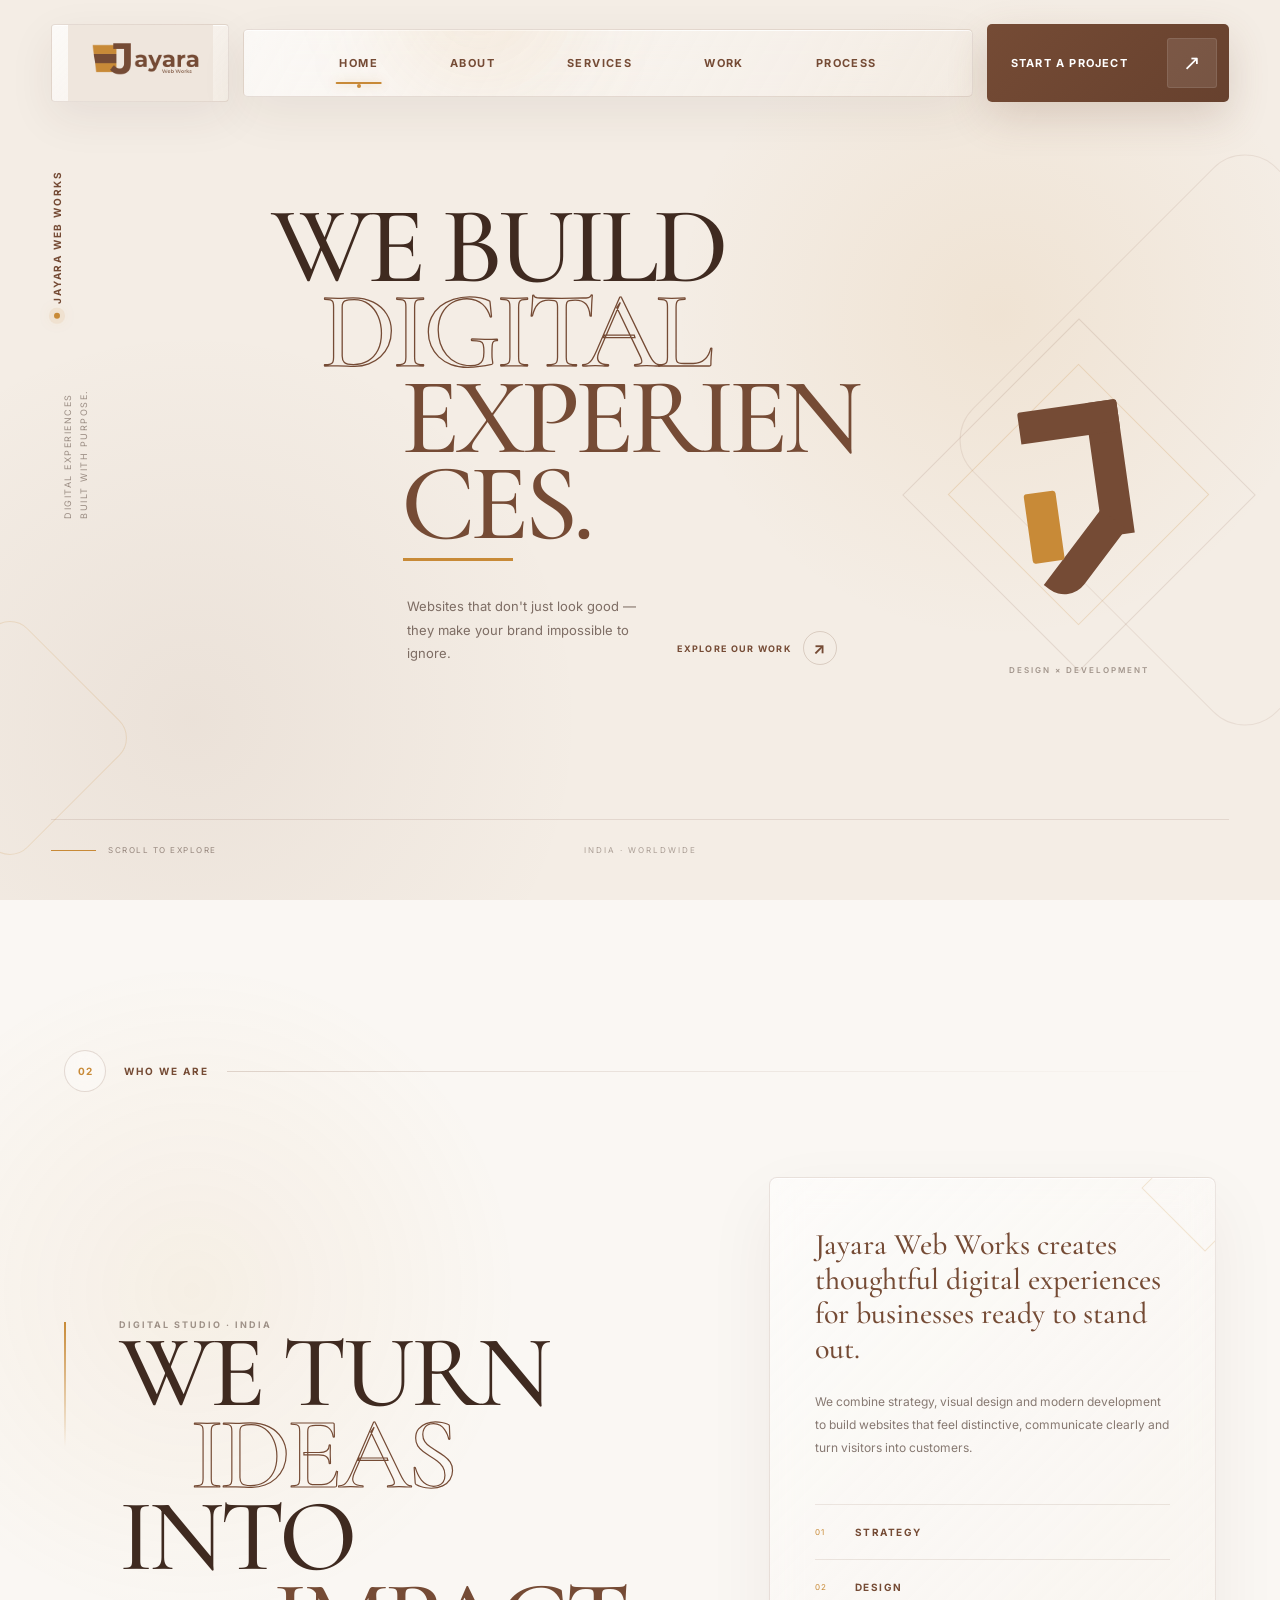
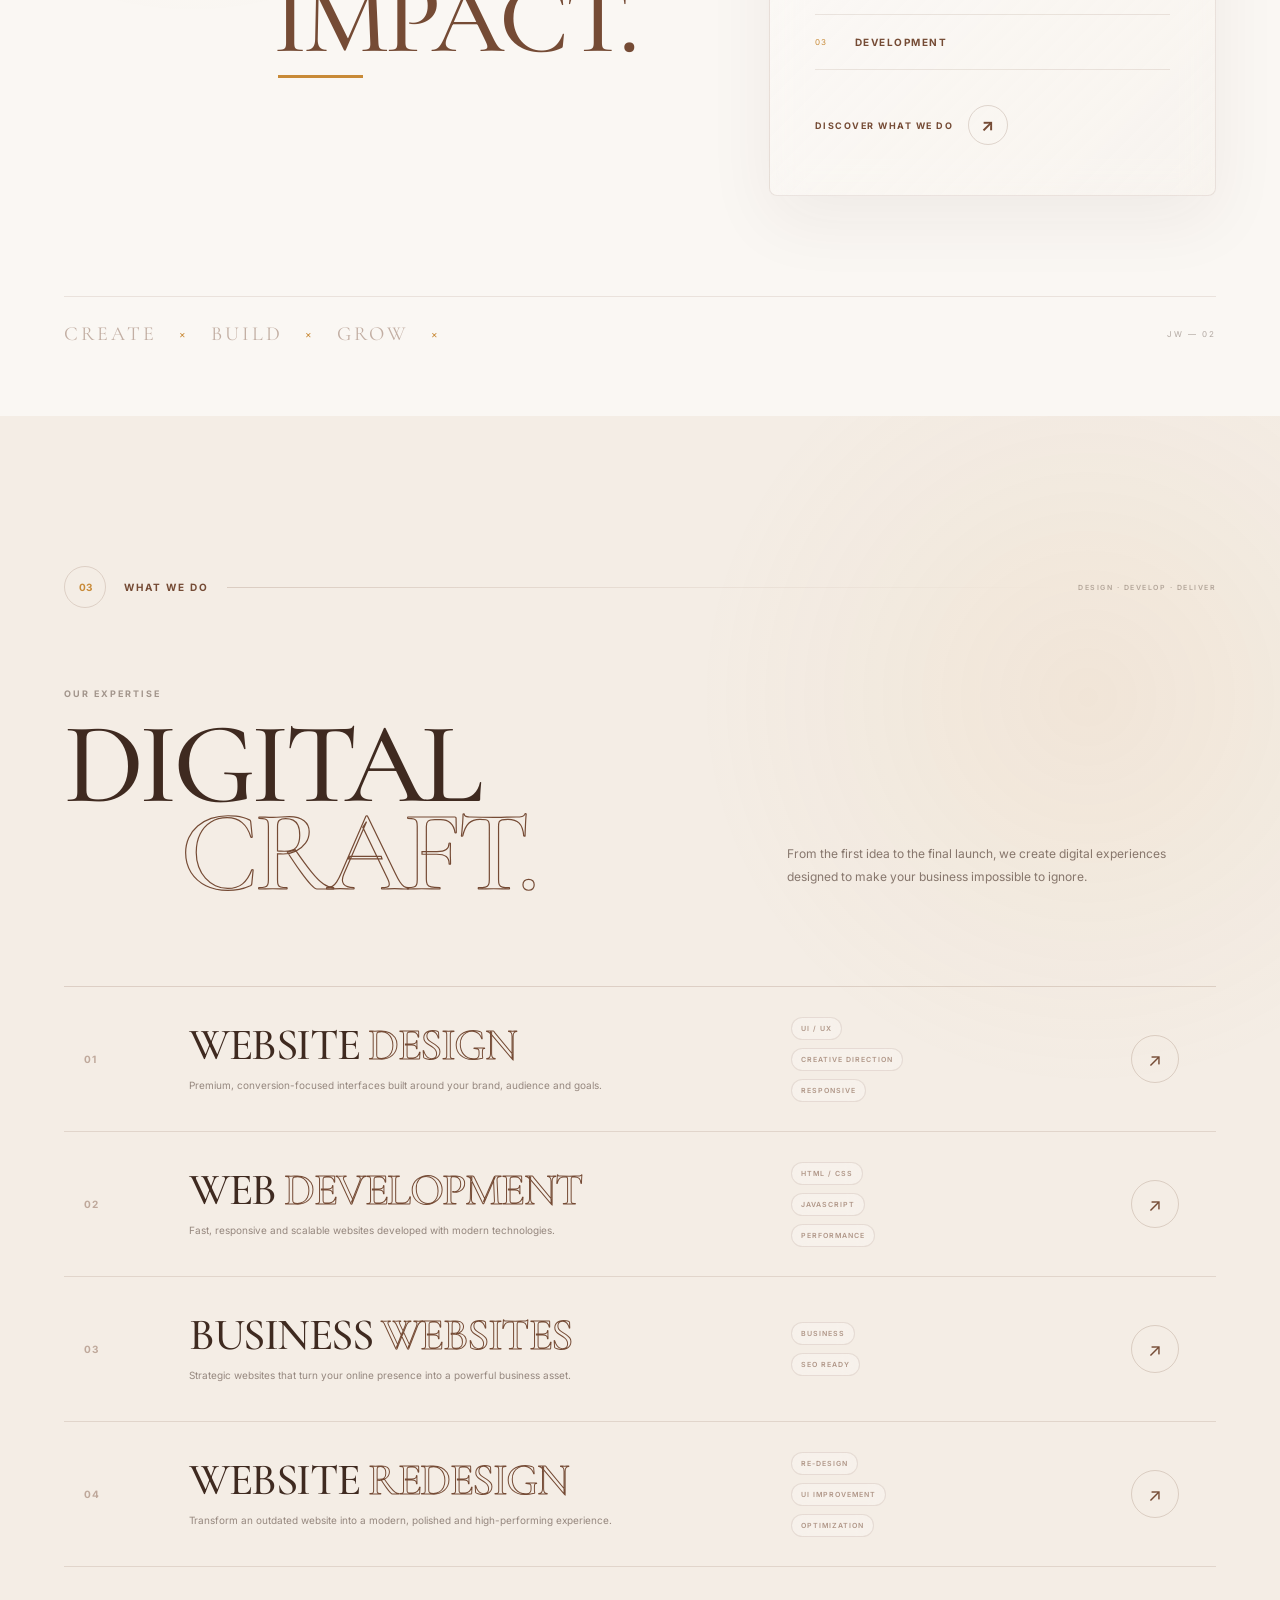
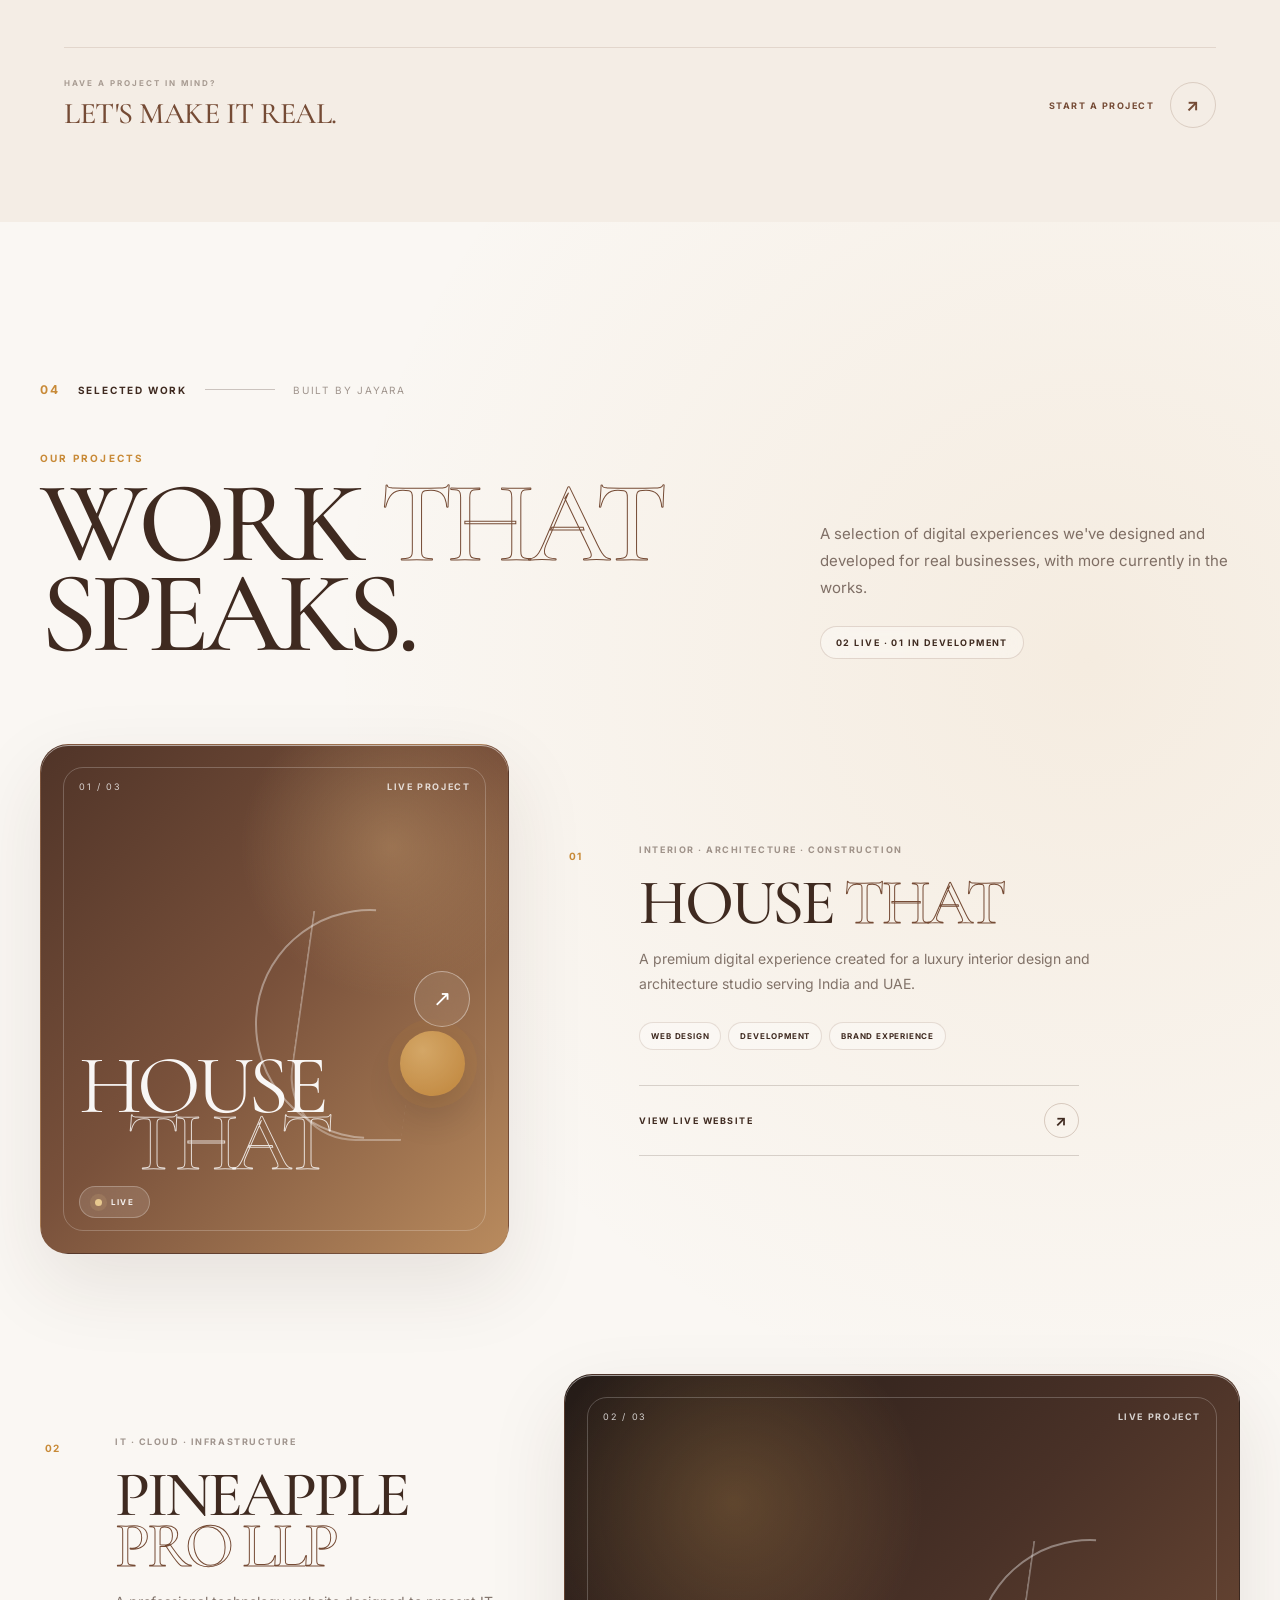
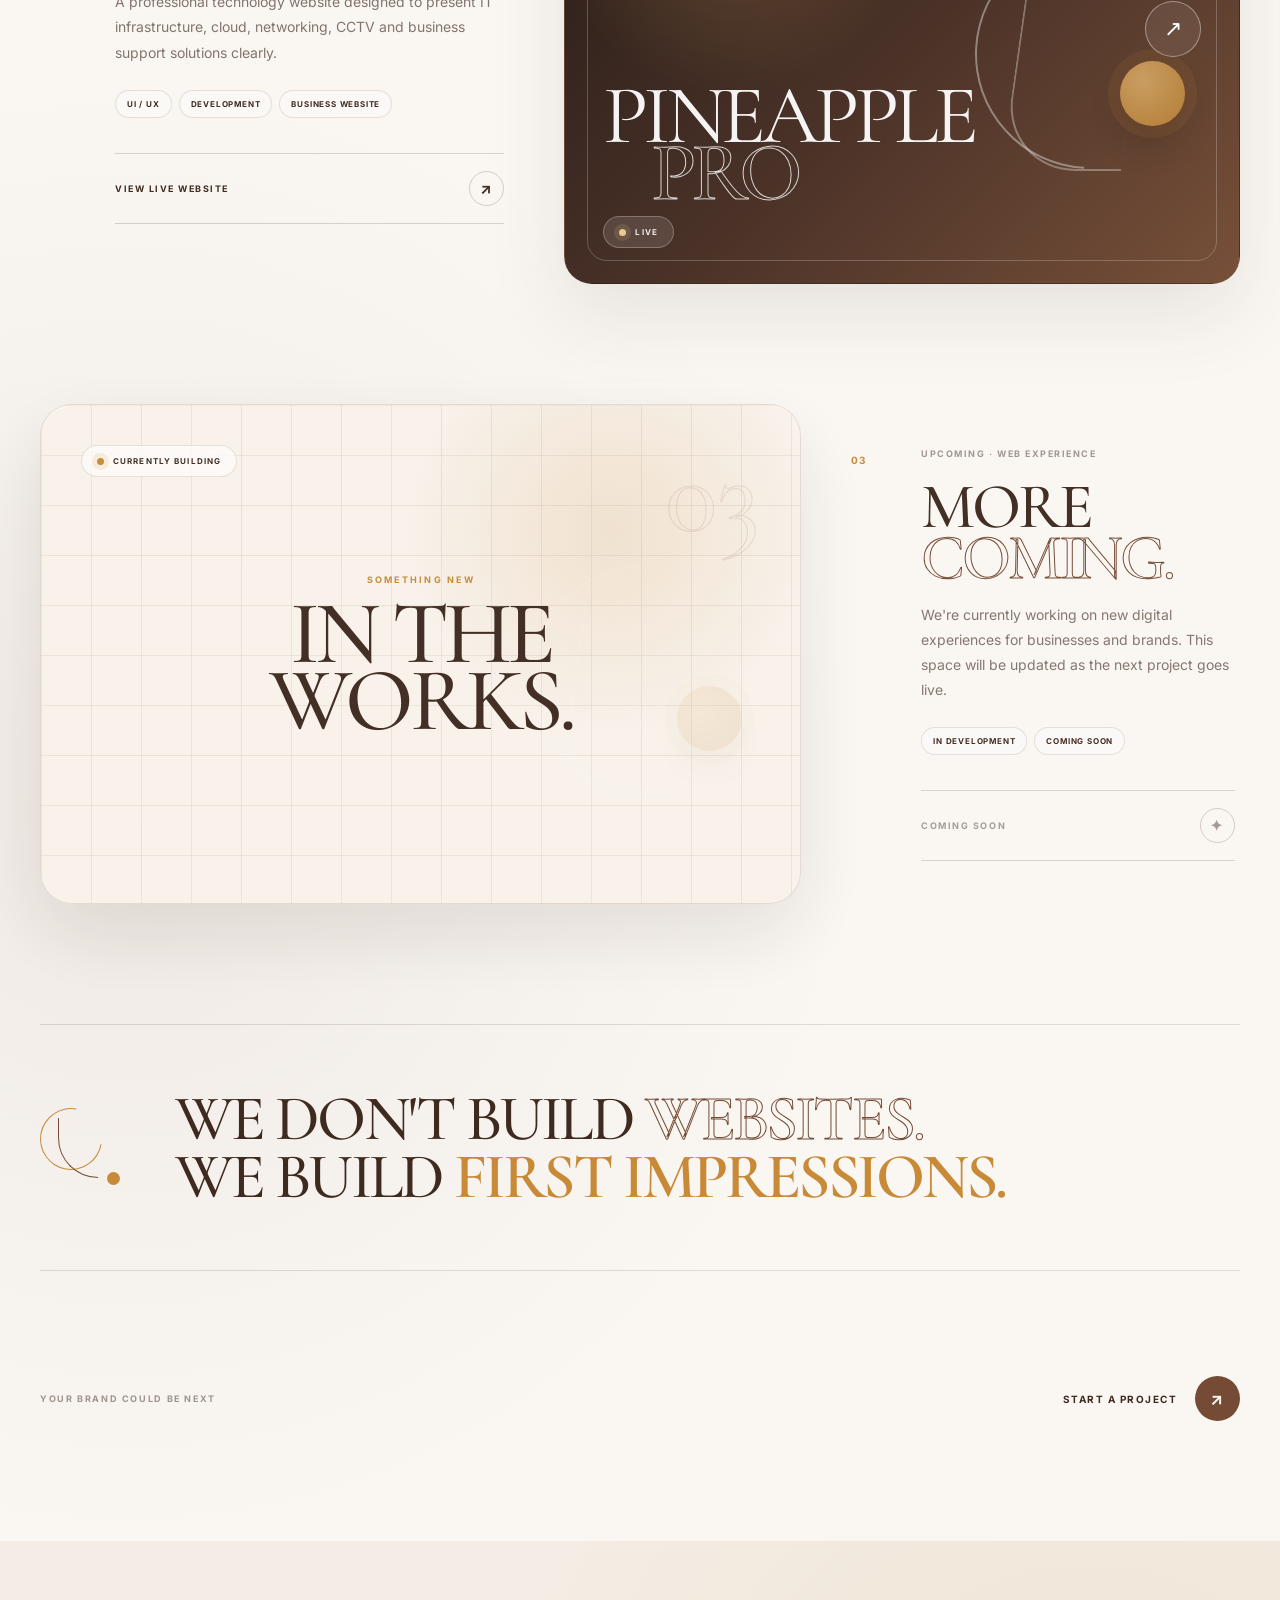
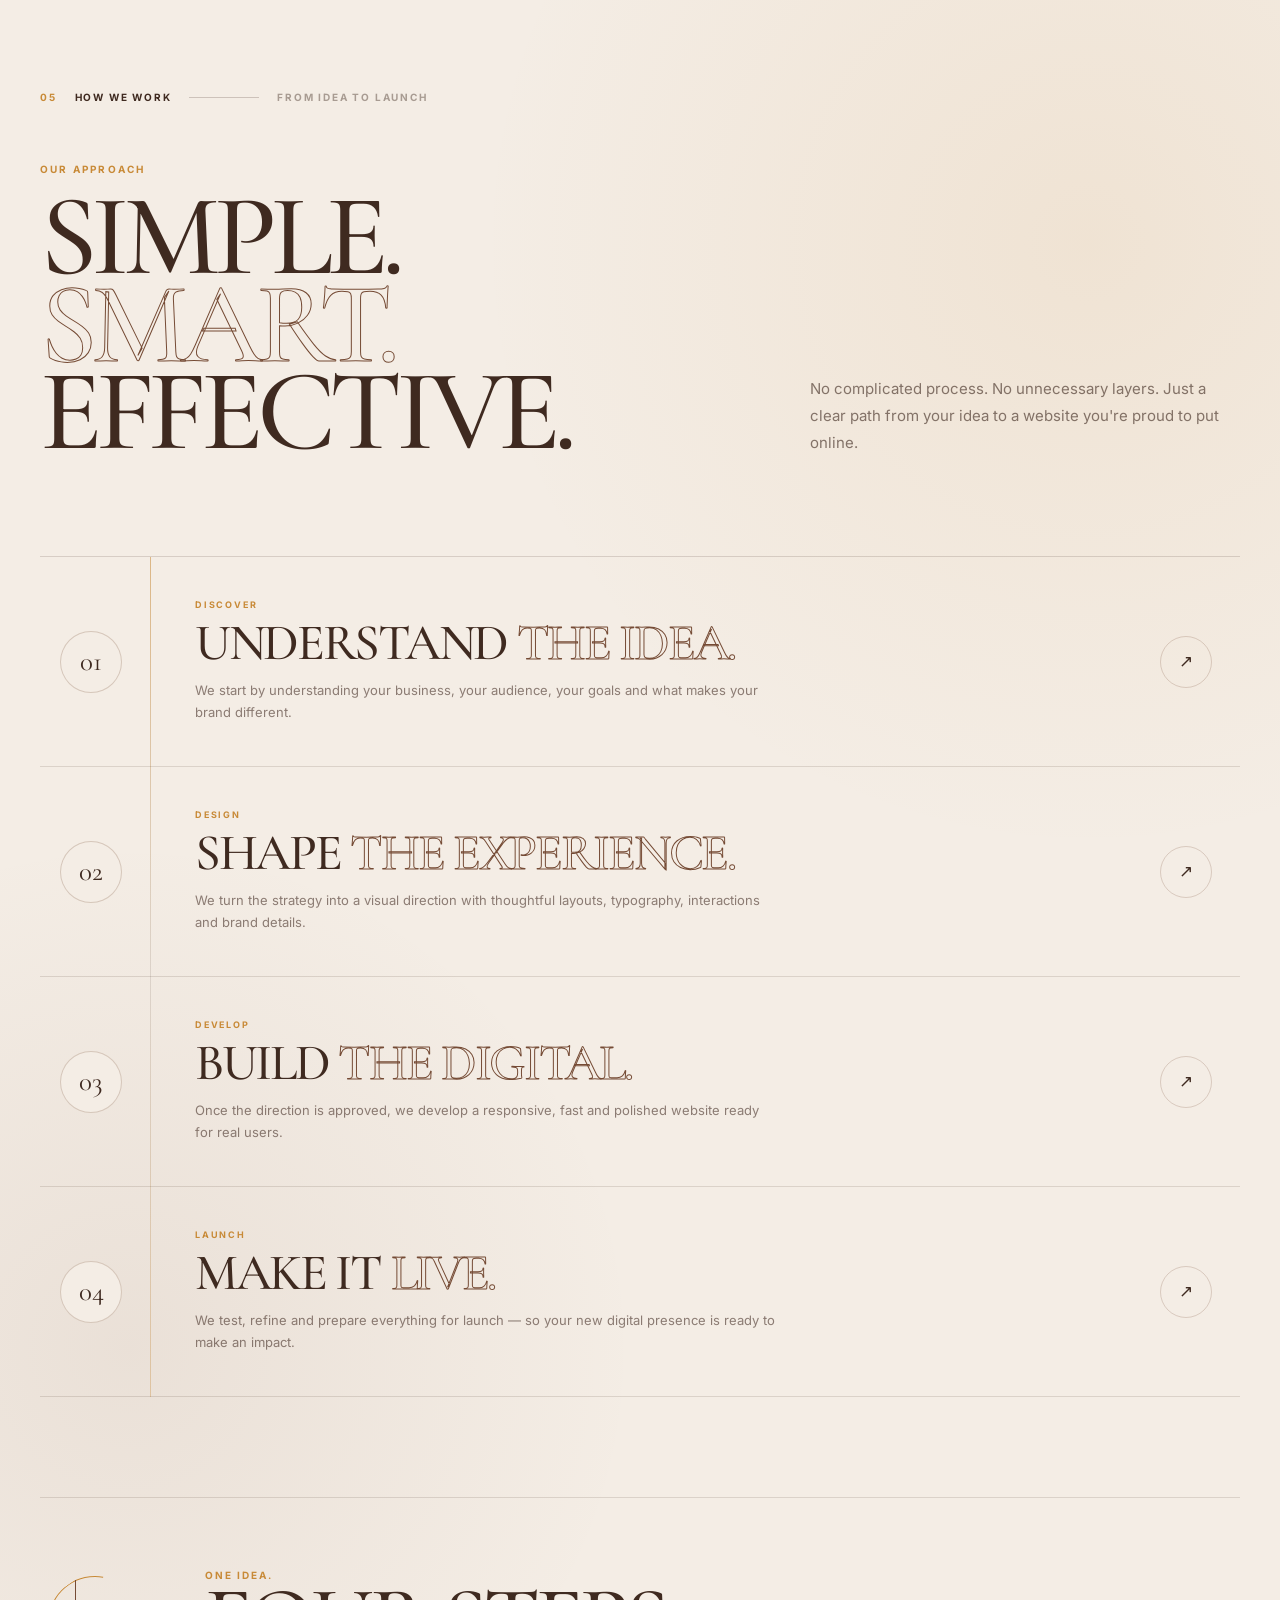
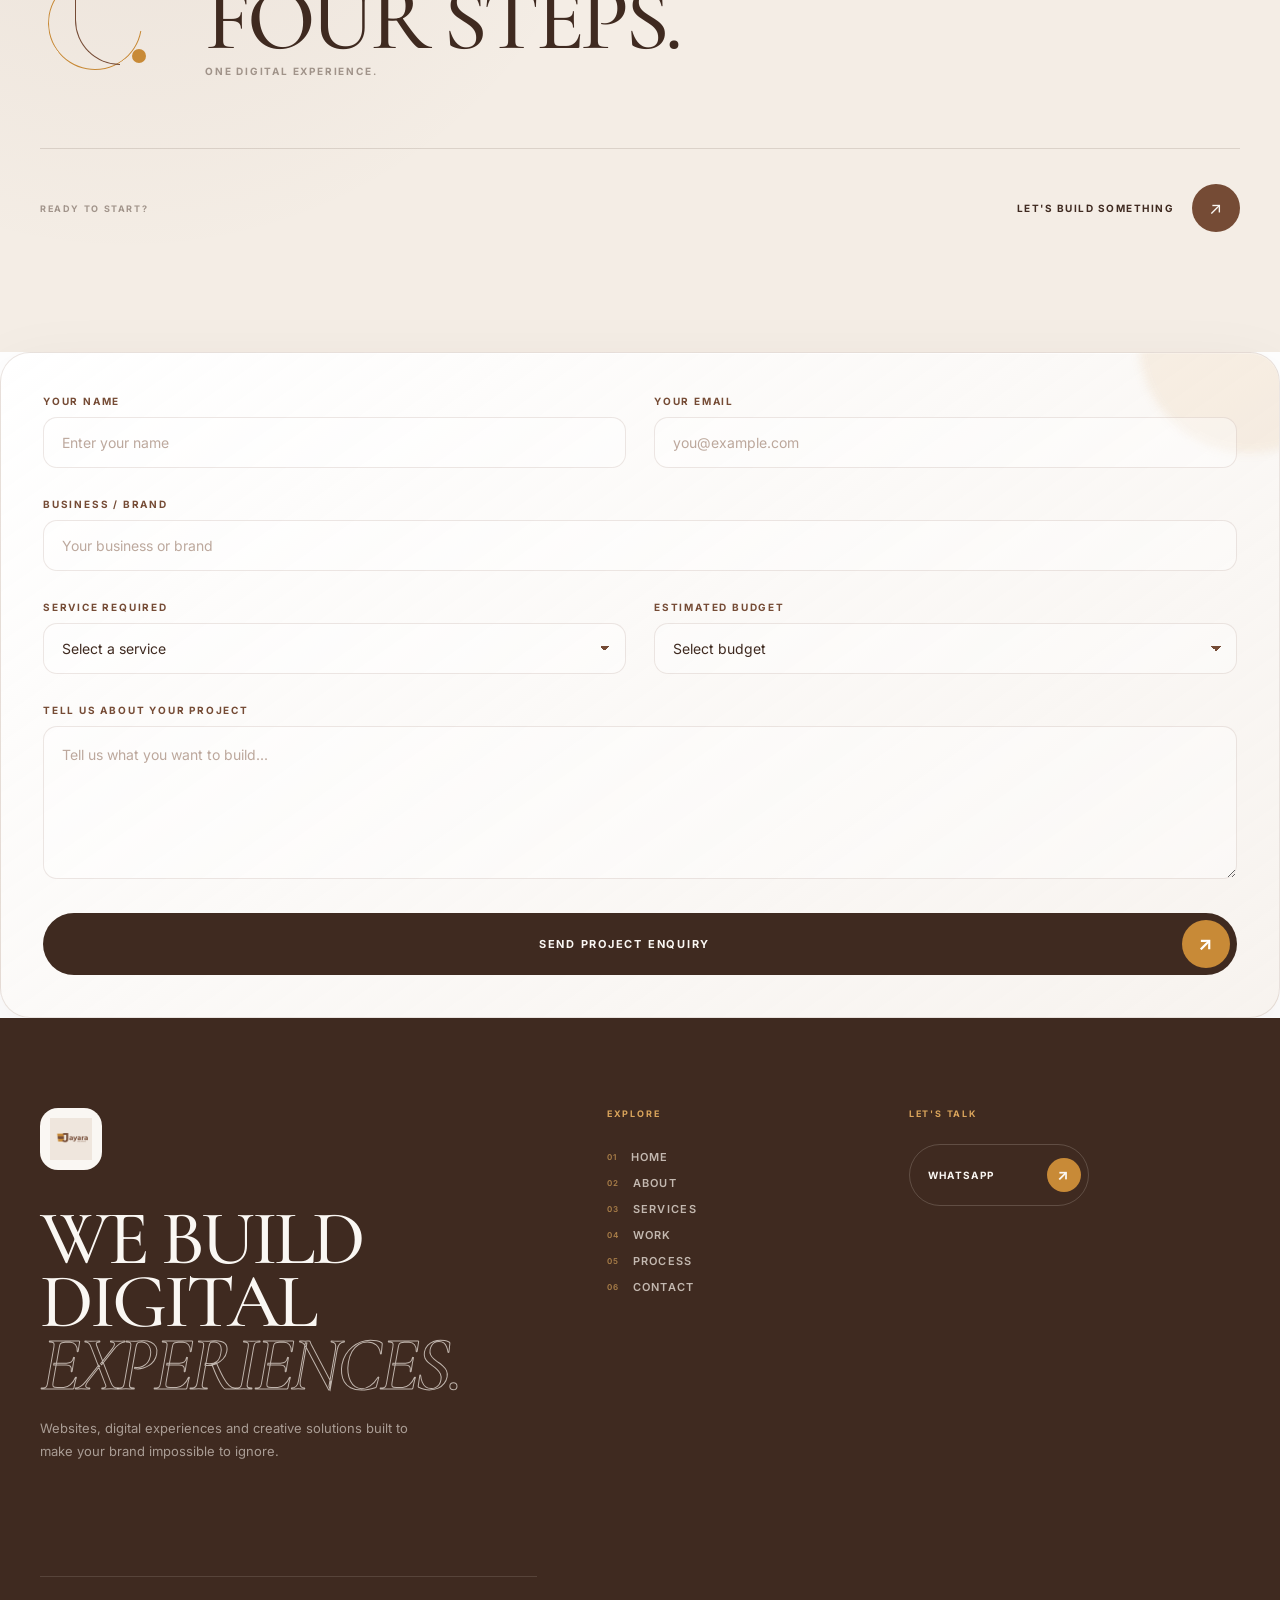
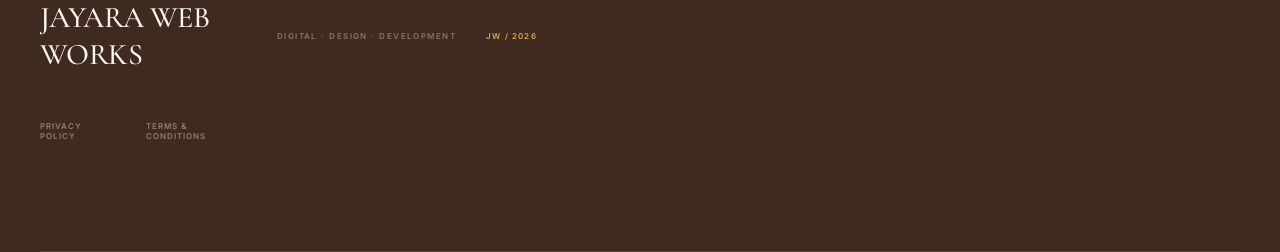
==== index.html @ 67f12dab "Add footer.css stylesheet link to index.html" ====
<!DOCTYPE html>
<html lang="en">

<head>

    <meta charset="UTF-8">

    <meta name="viewport"
          content="width=device-width, initial-scale=1.0">

    <title>Jayara Web Works</title>

    <meta name="description"
          content="Jayara Web Works — Web Design, Development & Digital Experiences.">

    <!-- Google Fonts -->
    <link rel="preconnect"
          href="https://fonts.googleapis.com">

    <link rel="preconnect"
          href="https://fonts.gstatic.com"
          crossorigin>

    <link href="https://fonts.googleapis.com/css2?family=Cormorant+Garamond:wght@400;500;600;700&family=Inter:wght@400;500;600;700&display=swap"
          rel="stylesheet">

    <!-- Main CSS -->
    <link rel="stylesheet"
          href="style.css">
    <link rel="stylesheet" href="footer.css">

</head>


<body>
<!-- =========================
     NAVBAR
========================= -->

<header class="navbar">

    <!-- =========================
         DESKTOP NAVBAR
    ========================== -->

    <div class="navbar-desktop">

        <!-- Logo -->
        <a href="#home" class="navbar-logo">
            <img src="logo.png" alt="Jayara Web Works">
        </a>

        <!-- Menu -->
        <nav class="navbar-menu">

            <a href="#home" class="nav-link active">
                HOME
            </a>

            <a href="#about" class="nav-link">
                ABOUT
            </a>

            <a href="#services" class="nav-link">
                SERVICES
            </a>

            <a href="#work" class="nav-link">
                WORK
            </a>

            <a href="#process" class="nav-link">
                PROCESS
            </a>

        </nav>

        <!-- CTA -->
        <a href="contact-form" class="navbar-cta">
            <span>START A PROJECT</span>
            <span class="cta-arrow">↗</span>
        </a>

    </div>


    <!-- =========================
         MOBILE NAVBAR
    ========================== -->

    <div class="navbar-mobile">

        <!-- Logo -->
        <a href="#home" class="navbar-logo">
            <img src="logo.png" alt="Jayara Web Works">
        </a>

        <!-- Menu Button -->
        <button class="mobile-menu-btn" id="mobileMenuBtn">

            <span></span>
            <span></span>

        </button>

    </div>


    <!-- =========================
         MOBILE MENU
    ========================== -->

    <nav class="mobile-menu" id="mobileMenu">

        <a href="#home">HOME</a>

        <a href="#about">ABOUT</a>

        <a href="#services">SERVICES</a>

        <a href="#work">WORK</a>

        <a href="#process">PROCESS</a>

        <a href="#contact">START A PROJECT ↗</a>

    </nav>

</header>


    <!-- =========================================
         WEBSITE CONTENT STARTS HERE
    ========================================== -->
<!-- =========================================================
     HERO SECTION
========================================================= -->

<section class="hero" id="home">

    <!-- Decorative Background -->
    <div class="hero-bg-shape hero-bg-shape-1"></div>
    <div class="hero-bg-shape hero-bg-shape-2"></div>


    <!-- Main Hero Container -->
    <div class="hero-container">


        <!-- =========================================
             LEFT — INTRO
        ========================================== -->

        <div class="hero-intro">

            <span class="hero-eyebrow">
                <span class="hero-dot"></span>
                JAYARA WEB WORKS
            </span>

            <p class="hero-small-text">
                DIGITAL EXPERIENCES
                <br>
                BUILT WITH PURPOSE.
            </p>

        </div>


        <!-- =========================================
             CENTER — MAIN HEADING
        ========================================== -->

        <div class="hero-content">

            <h1 class="hero-title">

                WE BUILD

                <span class="hero-title-outline">
                    DIGITAL
                </span>

                <span class="hero-title-solid">
                    EXPERIENCES.
                </span>

            </h1>


            <div class="hero-description">

                <p>
                    Websites that don't just look good —
                    they make your brand impossible to ignore.
                </p>

                <a href="#work" class="hero-link">
                    <span>EXPLORE OUR WORK</span>
                    <span class="hero-link-arrow">↗</span>
                </a>

            </div>

        </div>


        <!-- =========================================
             RIGHT — GEOMETRIC J
        ========================================== -->

        <div class="hero-mark">

            <div class="hero-j">

                <span class="j-block j-block-1"></span>
                <span class="j-block j-block-2"></span>
                <span class="j-block j-block-3"></span>
                <span class="j-block j-block-4"></span>

            </div>

            <span class="hero-mark-label">
                DESIGN × DEVELOPMENT
            </span>

        </div>


        <!-- =========================================
             BOTTOM INFO
        ========================================== -->

        <div class="hero-bottom">

            <div class="hero-scroll">

                <span class="scroll-line"></span>

                <span>
                    SCROLL TO EXPLORE
                </span>

            </div>


            <div class="hero-location">
                INDIA · WORLDWIDE
            </div>


         

        </div>

    </div>

</section>
    <!-- =========================================================
     ABOUT SECTION
========================================================= -->

<section class="about-section" id="about">

    <div class="about-container">

        <!-- Top Meta -->
        <div class="about-meta">

            <span class="about-number">02</span>

            <span class="about-label">
                WHO WE ARE
            </span>

            <span class="about-meta-line"></span>

        </div>


        <!-- Main About Content -->
        <div class="about-grid">

            <!-- Left -->
            <div class="about-title-wrap">

                <span class="about-kicker">
                    DIGITAL STUDIO · INDIA
                </span>

                <h2 class="about-title">
                    WE TURN
                    <span>IDEAS</span>
                    INTO
                    <em>IMPACT.</em>
                </h2>

            </div>


            <!-- Right -->
            <div class="about-copy">

                <p class="about-lead">
                    Jayara Web Works creates thoughtful digital
                    experiences for businesses ready to stand out.
                </p>

                <p class="about-description">
                    We combine strategy, visual design and modern
                    development to build websites that feel
                    distinctive, communicate clearly and turn
                    visitors into customers.
                </p>


                <!-- Capabilities -->
                <div class="about-capabilities">

                    <div class="capability">
                        <span>01</span>
                        <strong>STRATEGY</strong>
                    </div>

                    <div class="capability">
                        <span>02</span>
                        <strong>DESIGN</strong>
                    </div>

                    <div class="capability">
                        <span>03</span>
                        <strong>DEVELOPMENT</strong>
                    </div>

                </div>


                <!-- About CTA -->
                <a href="#services" class="about-cta">

                    <span>
                        DISCOVER WHAT WE DO
                    </span>

                    <span class="about-cta-arrow">
                        ↗
                    </span>

                </a>

            </div>

        </div>


        <!-- Bottom Statement -->
        <div class="about-footer">

            <div class="about-marquee">

                <span>CREATE</span>
                <i>×</i>
                <span>BUILD</span>
                <i>×</i>
                <span>GROW</span>
                <i>×</i>

            </div>

            <span class="about-code">
                JW — 02
            </span>

        </div>

    </div>

</section>

    <!-- =========================================================
     SERVICES SECTION
========================================================= -->

<section class="services-section" id="services">

    <div class="services-container">

        <!-- TOP META -->
        <div class="services-meta">

            <span class="services-number">
                03
            </span>

            <span class="services-label">
                WHAT WE DO
            </span>

            <span class="services-line"></span>

            <span class="services-side-text">
                DESIGN · DEVELOP · DELIVER
            </span>

        </div>


        <!-- HEADER -->
        <div class="services-header">

            <div class="services-heading">

                <span class="services-kicker">
                    OUR EXPERTISE
                </span>

                <h2>
                    DIGITAL
                    <span>CRAFT.</span>
                </h2>

            </div>

            <p class="services-intro">
                From the first idea to the final launch,
                we create digital experiences designed
                to make your business impossible to ignore.
            </p>

        </div>


        <!-- SERVICES LIST -->
        <div class="services-list">


            <!-- SERVICE 01 -->
            <article class="service-item">

                <div class="service-index">
                    01
                </div>

                <div class="service-main">

                    <h3>
                        WEBSITE
                        <span>DESIGN</span>
                    </h3>

                    <p>
                        Premium, conversion-focused interfaces
                        built around your brand, audience and goals.
                    </p>

                </div>

                <div class="service-tags">

                    <span>UI / UX</span>
                    <span>CREATIVE DIRECTION</span>
                    <span>RESPONSIVE</span>

                </div>

                <div class="service-arrow">
                    ↗
                </div>

            </article>


            <!-- SERVICE 02 -->
            <article class="service-item">

                <div class="service-index">
                    02
                </div>

                <div class="service-main">

                    <h3>
                        WEB
                        <span>DEVELOPMENT</span>
                    </h3>

                    <p>
                        Fast, responsive and scalable websites
                        developed with modern technologies.
                    </p>

                </div>

                <div class="service-tags">

                    <span>HTML / CSS</span>
                    <span>JAVASCRIPT</span>
                    <span>PERFORMANCE</span>

                </div>

                <div class="service-arrow">
                    ↗
                </div>

            </article>


            <!-- SERVICE 03 -->
            <article class="service-item">

                <div class="service-index">
                    03
                </div>

                <div class="service-main">

                    <h3>
                        BUSINESS
                        <span>WEBSITES</span>
                    </h3>

                    <p>
                        Strategic websites that turn your online
                        presence into a powerful business asset.
                    </p>

                </div>

                <div class="service-tags">

                    <span>BUSINESS</span>
                    <span>SEO READY</span>

                </div>

                <div class="service-arrow">
                    ↗
                </div>

            </article>


      


            <!-- SERVICE 05 -->
            <article class="service-item">

                <div class="service-index">
                    04
                </div>

                <div class="service-main">

                    <h3>
                        WEBSITE
                        <span>REDESIGN</span>
                    </h3>

                    <p>
                        Transform an outdated website into a modern,
                        polished and high-performing experience.
                    </p>

                </div>

                <div class="service-tags">

                    <span>RE-DESIGN</span>
                    <span>UI IMPROVEMENT</span>
                    <span>OPTIMIZATION</span>

                </div>

                <div class="service-arrow">
                    ↗
                </div>

            </article>

        </div>


        <!-- BOTTOM CTA -->
        <div class="services-footer">

            <div class="services-footer-text">

                <span>
                    HAVE A PROJECT IN MIND?
                </span>

                <strong>
                    LET'S MAKE IT REAL.
                </strong>

            </div>

            <a href="#contact" class="services-cta">

                <span>
                    START A PROJECT
                </span>

                <span class="services-cta-arrow">
                    ↗
                </span>

            </a>

        </div>

    </div>

</section>

 <!-- =========================================================
     04. SELECTED WORK
========================================================= -->

<section class="work-section" id="work">

    <div class="work-container">

        <!-- SECTION META -->
        <div class="work-meta">
            <span class="work-number">04</span>
            <span class="work-label">SELECTED WORK</span>
            <span class="work-line"></span>
            <span class="work-side-text">BUILT BY JAYARA</span>
        </div>


        <!-- HEADER -->
        <div class="work-header">

            <div class="work-heading">

                <span class="work-kicker">
                    OUR PROJECTS
                </span>

                <h2>
                    WORK
                    <span>THAT</span>
                    SPEAKS.
                </h2>

            </div>


            <div class="work-intro">

                <p>
                    A selection of digital experiences we've
                    designed and developed for real businesses,
                    with more currently in the works.
                </p>

                <span class="work-count">
                    02 LIVE · 01 IN DEVELOPMENT
                </span>

            </div>

        </div>



        <!-- =================================================
             PROJECT 01 — HOUSE THAT
        ================================================= -->

        <article class="project-card project-card-large">

            <a
                href="https://housethat.online/"
                target="_blank"
                rel="noopener noreferrer"
                class="project-visual project-housethat"
                aria-label="Visit HouseThat website"
            >

                <div class="project-overlay">

                    <span>
                        01 / 03
                    </span>

                    <strong>
                        LIVE PROJECT
                    </strong>

                </div>


                <div class="live-badge">

                    <span class="live-dot"></span>

                    LIVE

                </div>


                <div class="project-brand">

                    <span>HOUSE</span>

                    <strong>THAT</strong>

                </div>


                <div class="project-cup">

                    <span class="cup-top"></span>
                    <span class="cup-side"></span>
                    <span class="cup-accent"></span>

                </div>


                <div class="project-view-circle">
                    ↗
                </div>

            </a>


            <div class="project-info">

                <div class="project-index">
                    01
                </div>


                <div class="project-details">

                    <span class="project-category">
                        INTERIOR · ARCHITECTURE · CONSTRUCTION
                    </span>

                    <h3>
                        HOUSE
                        <em>THAT</em>
                    </h3>

                    <p>
                        A premium digital experience created
                        for a luxury interior design and
                        architecture studio serving India and UAE.
                    </p>


                    <div class="project-services">

                        <span>WEB DESIGN</span>
                        <span>DEVELOPMENT</span>
                        <span>BRAND EXPERIENCE</span>

                    </div>


                    <a
                        href="https://housethat.online/"
                        target="_blank"
                        rel="noopener noreferrer"
                        class="project-view"
                    >

                        <span>
                            VIEW LIVE WEBSITE
                        </span>

                        <span>
                            ↗
                        </span>

                    </a>

                </div>

            </div>

        </article>



        <!-- =================================================
             PROJECT 02 — PINEAPPLE PRO
        ================================================= -->

        <article class="project-card project-card-large project-card-reverse">

            <a
                href="https://pineapplepro.in/"
                target="_blank"
                rel="noopener noreferrer"
                class="project-visual project-pineapple"
                aria-label="Visit PineapplePro website"
            >

                <div class="project-overlay">

                    <span>
                        02 / 03
                    </span>

                    <strong>
                        LIVE PROJECT
                    </strong>

                </div>


                <div class="live-badge">

                    <span class="live-dot"></span>

                    LIVE

                </div>


                <div class="project-brand">

                    <span>PINEAPPLE</span>

                    <strong>PRO</strong>

                </div>


                <div class="project-cup">

                    <span class="cup-top"></span>
                    <span class="cup-side"></span>
                    <span class="cup-accent"></span>

                </div>


                <div class="project-view-circle">
                    ↗
                </div>

            </a>


            <div class="project-info">

                <div class="project-index">
                    02
                </div>


                <div class="project-details">

                    <span class="project-category">
                        IT · CLOUD · INFRASTRUCTURE
                    </span>

                    <h3>
                        PINEAPPLE
                        <em>PRO LLP</em>
                    </h3>

                    <p>
                        A professional technology website
                        designed to present IT infrastructure,
                        cloud, networking, CCTV and business
                        support solutions clearly.
                    </p>


                    <div class="project-services">

                        <span>UI / UX</span>
                        <span>DEVELOPMENT</span>
                        <span>BUSINESS WEBSITE</span>

                    </div>


                    <a
                        href="https://pineapplepro.in/"
                        target="_blank"
                        rel="noopener noreferrer"
                        class="project-view"
                    >

                        <span>
                            VIEW LIVE WEBSITE
                        </span>

                        <span>
                            ↗
                        </span>

                    </a>

                </div>

            </div>

        </article>



        <!-- =================================================
             PROJECT 03 — CURRENTLY BUILDING
        ================================================= -->

        <article class="project-card project-card-upcoming">

            <div class="project-visual project-upcoming-visual">

                <div class="upcoming-status">

                    <span class="status-dot"></span>

                    CURRENTLY BUILDING

                </div>


                <div class="upcoming-number">
                    03
                </div>


                <div class="upcoming-grid"></div>


                <div class="upcoming-text">

                    <span>
                        SOMETHING NEW
                    </span>

                    <strong>
                        IN THE<br>
                        WORKS.
                    </strong>

                </div>


                <div class="project-cup">

                    <span class="cup-top"></span>
                    <span class="cup-side"></span>
                    <span class="cup-accent"></span>

                </div>

            </div>


            <div class="project-info">

                <div class="project-index">
                    03
                </div>


                <div class="project-details">

                    <span class="project-category">
                        UPCOMING · WEB EXPERIENCE
                    </span>

                    <h3>
                        MORE
                        <em>COMING.</em>
                    </h3>

                    <p>
                        We're currently working on new
                        digital experiences for businesses
                        and brands. This space will be updated
                        as the next project goes live.
                    </p>


                    <div class="project-services">

                        <span>IN DEVELOPMENT</span>
                        <span>COMING SOON</span>

                    </div>


                    <div class="project-view project-view-disabled">

                        <span>
                            COMING SOON
                        </span>

                        <span>
                            ✦
                        </span>

                    </div>

                </div>

            </div>

        </article>



        <!-- =================================================
             STATEMENT
        ================================================= -->

        <div class="work-statement">

            <div class="statement-mark">
                <span></span>
                <span></span>
                <span></span>
            </div>


            <p>

                WE DON'T BUILD
                <span>WEBSITES.</span>

                <br>

                WE BUILD
                <strong>FIRST IMPRESSIONS.</strong>

            </p>

        </div>



        <!-- FOOTER CTA -->

        <div class="work-footer">

            <span class="work-footer-label">
                YOUR BRAND COULD BE NEXT
            </span>

            <a href="#contact" class="work-footer-link">

                <span>
                    START A PROJECT
                </span>

                <span>
                    ↗
                </span>

            </a>

        </div>

    </div>

</section>

    <!-- =========================================================
     05. PROCESS
========================================================= -->

<section class="process-section" id="process">

    <div class="process-container">

        <!-- META -->

        <div class="process-meta">
            <span class="process-number">05</span>
            <span class="process-label">HOW WE WORK</span>
            <span class="process-line"></span>
            <span class="process-side-text">
                FROM IDEA TO LAUNCH
            </span>
        </div>


        <!-- HEADER -->

        <div class="process-header">

            <div class="process-heading">

                <span class="process-kicker">
                    OUR APPROACH
                </span>

                <h2>
                    SIMPLE.
                    <span>SMART.</span>
                    EFFECTIVE.
                </h2>

            </div>

            <div class="process-intro">

                <p>
                    No complicated process. No unnecessary
                    layers. Just a clear path from your idea
                    to a website you're proud to put online.
                </p>

            </div>

        </div>


        <!-- PROCESS STEPS -->

        <div class="process-list">


            <!-- 01 -->

            <article class="process-item">

                <div class="process-number-large">
                    01
                </div>

                <div class="process-content">

                    <span class="process-step-label">
                        DISCOVER
                    </span>

                    <h3>
                        UNDERSTAND
                        <em>THE IDEA.</em>
                    </h3>

                    <p>
                        We start by understanding your business,
                        your audience, your goals and what makes
                        your brand different.
                    </p>

                </div>

                <div class="process-icon">
                    ↗
                </div>

            </article>


            <!-- 02 -->

            <article class="process-item">

                <div class="process-number-large">
                    02
                </div>

                <div class="process-content">

                    <span class="process-step-label">
                        DESIGN
                    </span>

                    <h3>
                        SHAPE
                        <em>THE EXPERIENCE.</em>
                    </h3>

                    <p>
                        We turn the strategy into a visual
                        direction with thoughtful layouts,
                        typography, interactions and brand details.
                    </p>

                </div>

                <div class="process-icon">
                    ↗
                </div>

            </article>


            <!-- 03 -->

            <article class="process-item">

                <div class="process-number-large">
                    03
                </div>

                <div class="process-content">

                    <span class="process-step-label">
                        DEVELOP
                    </span>

                    <h3>
                        BUILD
                        <em>THE DIGITAL.</em>
                    </h3>

                    <p>
                        Once the direction is approved, we
                        develop a responsive, fast and polished
                        website ready for real users.
                    </p>

                </div>

                <div class="process-icon">
                    ↗
                </div>

            </article>


            <!-- 04 -->

            <article class="process-item">

                <div class="process-number-large">
                    04
                </div>

                <div class="process-content">

                    <span class="process-step-label">
                        LAUNCH
                    </span>

                    <h3>
                        MAKE IT
                        <em>LIVE.</em>
                    </h3>

                    <p>
                        We test, refine and prepare everything
                        for launch — so your new digital presence
                        is ready to make an impact.
                    </p>

                </div>

                <div class="process-icon">
                    ↗
                </div>

            </article>

        </div>


        <!-- PROCESS STATEMENT -->

        <div class="process-statement">

            <div class="process-orbit">

                <span></span>
                <span></span>
                <span></span>

            </div>

            <div>

                <span>
                    ONE IDEA.
                </span>

                <strong>
                    FOUR STEPS.
                </strong>

                <p>
                    ONE DIGITAL EXPERIENCE.
                </p>

            </div>

        </div>


        <!-- CTA -->

        <div class="process-footer">

            <span>
                READY TO START?
            </span>

            <a href="#contact">

                <span>
                    LET'S BUILD SOMETHING
                </span>

                <b>
                    ↗
                </b>

            </a>

        </div>

    </div>

</section>

<form class="contact-form" id="projectForm">

    <div class="form-row">
        <div class="form-field">
            <label for="name">YOUR NAME</label>
            <input type="text" id="name" name="name" placeholder="Enter your name" required>
        </div>

        <div class="form-field">
            <label for="email">YOUR EMAIL</label>
            <input type="email" id="email" name="email" placeholder="you@example.com" required>
        </div>
    </div>

    <div class="form-field">
        <label for="business">BUSINESS / BRAND</label>
        <input type="text" id="business" name="business" placeholder="Your business or brand">
    </div>

    <div class="form-row">
        <div class="form-field">
            <label for="service">SERVICE REQUIRED</label>

            <select id="service" name="service" required>
                <option value="" disabled selected>Select a service</option>
                <option value="Website Design">Website Design</option>
                <option value="Web Development">Web Development</option>
                <option value="Business Website">Business Website</option>
               
                <option value="Website Redesign">Website Redesign</option>
                <option value="Something Else">Something Else</option>
            </select>
        </div>

        <div class="form-field">
            <label for="budget">ESTIMATED BUDGET</label>

            <select id="budget" name="budget">
                <option value="" disabled selected>Select budget</option>
                <option value="Under ₹5,000">Under ₹5,000</option>
                <option value="₹5,000 – ₹10,000">₹5,000 – ₹10,000</option>
                <option value="₹10,000 – ₹25,000">₹10,000 – ₹25,000</option>
                <option value="₹25,000+">₹25,000+</option>
                <option value="Not decided yet">Not decided yet</option>
            </select>
        </div>
    </div>

    <div class="form-field">
        <label for="message">TELL US ABOUT YOUR PROJECT</label>

        <textarea
            id="message"
            name="message"
            rows="5"
            placeholder="Tell us what you want to build..."
            required></textarea>
    </div>

    <button type="submit" class="contact-submit">
        <span>SEND PROJECT ENQUIRY</span>
        <span class="contact-submit-arrow">↗</span>
    </button>
  

</form>
    <!-- =====================================================
     07. FOOTER
===================================================== -->

<footer class="jw-footer">

    <div class="footer-container">

        <!-- Top -->
        <div class="footer-top">

            <div class="footer-brand">

                <a href="#home" class="footer-logo">
                    <img src="logo.png" alt="Jayara Web Works">
                </a>

                <p class="footer-tagline">
                    WE BUILD DIGITAL
                    <span>EXPERIENCES.</span>
                </p>

                <p class="footer-description">
                    Websites, digital experiences and creative solutions
                    built to make your brand impossible to ignore.
                </p>

            </div>


            <!-- Navigation -->

            <div class="footer-navigation">

                <span class="footer-label">EXPLORE</span>

                <a href="#home">
                    <span>01</span>
                    HOME
                </a>

                <a href="#about">
                    <span>02</span>
                    ABOUT
                </a>

                <a href="#services">
                    <span>03</span>
                    SERVICES
                </a>

                <a href="#work">
                    <span>04</span>
                    WORK
                </a>

                <a href="#process">
                    <span>05</span>
                    PROCESS
                </a>

                <a href="#contact">
                    <span>06</span>
                    CONTACT
                </a>

            </div>


            <!-- Contact -->

            <div class="footer-contact">

                <span class="footer-label">LET'S TALK</span>

                <a
                    href="https://wa.me/917972219776"
                    target="_blank"
                    rel="noopener"
                    class="footer-whatsapp"
                >
                    WHATSAPP
                    <span>↗</span>
                </a>

               

           

        </div>


        <!-- Big Brand Statement -->

      <div class="footer-brand-strip">

    <div class="footer-brand-line"></div>

    <div class="footer-brand-row">

        <span class="footer-brand-name">
            JAYARA WEB WORKS
        </span>

        <span class="footer-brand-slogan">
            DIGITAL · DESIGN · DEVELOPMENT
        </span>

        <span class="footer-brand-code">
            JW / 2026
        </span>
        <div class="footer-legal">

    <a href="privacy-policy.html">
        PRIVACY POLICY
    </a>

    <span>·</span>

    <a href="terms.html">
        TERMS & CONDITIONS
    </a>

</div>

    </div>

</div>

        <!-- Bottom -->

      

    </div>

</footer>
   
    <!-- =========================================
         WEBSITE CONTENT ENDS HERE
    ========================================== -->


    <!-- Main JavaScript -->
    <script src="script.js"></script>

</body>

</html>
---- style.css ----
/* =========================================================
   JAYARA WEB WORKS — GLOBAL RESPONSIVE SYSTEM
   Put this at the VERY END of style.css
========================================================= */

html {
    width: 100%;
    max-width: 100%;
    margin: 0;
    padding: 0;

    overflow-x: hidden;
    scroll-behavior: smooth;
}

body {
    width: 100%;
    max-width: 100%;
    min-width: 0;
    margin: 0;
    padding: 0;

    overflow-x: hidden;
}

*,
*::before,
*::after {
    box-sizing: border-box;
}


/* Prevent images/videos from creating overflow */

img,
video,
svg,
canvas {
    max-width: 100%;
    height: auto;
}


/* Links/buttons */

button,
a {
    max-width: 100%;
}


/* Text should be allowed to shrink */

h1,
h2,
h3,
h4,
h5,
h6,
p,
span,
a {
    overflow-wrap: break-word;
}

/* =========================================================
   GLOBAL CONTAINERS
========================================================= */

.hero-container,
.about-container,
.services-container,
.work-container,
.process-container,
.contact-container,
.footer-container {

    width: min(1200px, calc(100% - 48px));

    max-width: 1200px;

    margin-left: auto;
    margin-right: auto;

    min-width: 0;
}
/* =========================================================
   JAYARA WEB WORKS — PREMIUM GLASS NAVBAR
========================================================= */

:root {
    --jw-cream: #f4ede5;
    --jw-cream-light: #faf7f3;
    --jw-brown: #754b35;
    --jw-brown-dark: #3f2a20;
    --jw-gold: #c88a37;
    --jw-gold-light: #d9a45b;
    --jw-border: rgba(117, 75, 53, 0.16);
}


/* =========================================================
   NAVBAR WRAPPER
========================================================= */

.navbar {
    position: fixed;
    top: 0;
    left: 0;

    width: 100%;

    padding: 24px 4%;

    z-index: 1000;

    pointer-events: none;
}


/* =========================================================
   DESKTOP NAVBAR
========================================================= */

.navbar-desktop {
    pointer-events: auto;

    width: 100%;

    display: flex;
    align-items: center;

    gap: 14px;

    animation: navbarReveal 1s cubic-bezier(.16, 1, .3, 1) forwards;
}


/* =========================================================
   LOGO
========================================================= */

.navbar-logo {
    position: relative;

    width: 178px;
    height: 78px;

    display: flex;
    align-items: center;
    justify-content: center;

    flex-shrink: 0;

    text-decoration: none;

    background:
        linear-gradient(
            135deg,
            rgba(255,255,255,.72),
            rgba(244,237,229,.58)
        );

    border: 1px solid rgba(117,75,53,.16);

    border-radius: 4px;

    backdrop-filter: blur(18px);
    -webkit-backdrop-filter: blur(18px);

    box-shadow:
        0 15px 45px rgba(63,42,32,.08),
        inset 0 1px 0 rgba(255,255,255,.75);

    overflow: hidden;

    transition:
        transform .5s cubic-bezier(.16,1,.3,1),
        box-shadow .5s ease;
}


/* Moving light */

.navbar-logo::before {
    content: "";

    position: absolute;

    width: 80px;
    height: 180px;

    top: -80px;
    left: -120px;

    background: linear-gradient(
        90deg,
        transparent,
        rgba(255,255,255,.65),
        transparent
    );

    transform: rotate(25deg);

    transition: left .8s cubic-bezier(.16,1,.3,1);
}


.navbar-logo:hover::before {
    left: 220px;
}


.navbar-logo:hover {
    transform: translateY(-3px);

    box-shadow:
        0 20px 55px rgba(63,42,32,.13),
        inset 0 1px 0 rgba(255,255,255,.9);
}


.navbar-logo img {
    width: 145px;

    height: auto;

    display: block;

    position: relative;

    z-index: 2;

    transition:
        transform .5s cubic-bezier(.16,1,.3,1);
}


.navbar-logo:hover img {
    transform: scale(1.035);
}


/* =========================================================
   MAIN MENU
========================================================= */

.navbar-menu {
    position: relative;

    flex: 1;

    height: 68px;

    display: flex;
    align-items: center;
    justify-content: center;

    gap: clamp(30px, 5vw, 72px);

    padding: 0 35px;

    background:
        linear-gradient(
            120deg,
            rgba(255,255,255,.64),
            rgba(244,237,229,.48)
        );

    border: 1px solid var(--jw-border);

    border-radius: 5px;

    backdrop-filter: blur(22px);
    -webkit-backdrop-filter: blur(22px);

    box-shadow:
        0 15px 50px rgba(63,42,32,.07),
        inset 0 1px 0 rgba(255,255,255,.8);

    overflow: hidden;
}


/* Soft moving glow */

.navbar-menu::before {
    content: "";

    position: absolute;

    width: 180px;
    height: 180px;

    top: -120px;
    left: 20%;

    background: rgba(200,138,55,.10);

    filter: blur(50px);

    border-radius: 50%;

    pointer-events: none;

    animation: menuGlow 7s ease-in-out infinite alternate;
}


/* =========================================================
   NAV LINKS
========================================================= */

.nav-link {
    position: relative;

    color: var(--jw-brown);

    text-decoration: none;

    font-family: "Inter", sans-serif;

    font-size: 11px;

    font-weight: 700;

    letter-spacing: 1.4px;

    padding: 27px 4px;

    transition:
        color .35s ease,
        transform .35s cubic-bezier(.16,1,.3,1);

    z-index: 2;
}


.nav-link:hover {
    color: var(--jw-gold);

    transform: translateY(-2px);
}


/* =========================================================
   GOLD UNDERLINE
========================================================= */

.nav-link::after {
    content: "";

    position: absolute;

    left: 50%;
    bottom: 13px;

    width: 0;
    height: 2px;

    background: var(--jw-gold);

    transform: translateX(-50%);

    border-radius: 20px;

    box-shadow:
        0 0 10px rgba(200,138,55,.35);

    transition:
        width .45s cubic-bezier(.16,1,.3,1);
}


.nav-link:hover::after,
.nav-link.active::after {
    width: 100%;
}


/* Small gold dot */

.nav-link::before {
    content: "";

    position: absolute;

    width: 4px;
    height: 4px;

    border-radius: 50%;

    background: var(--jw-gold);

    left: 50%;
    bottom: 9px;

    transform: translateX(-50%) scale(0);

    transition:
        transform .35s cubic-bezier(.16,1,.3,1);
}


.nav-link:hover::before,
.nav-link.active::before {
    transform: translateX(-50%) scale(1);
}


/* =========================================================
   START PROJECT BUTTON
========================================================= */

.navbar-cta {
    position: relative;

    height: 78px;

    min-width: 242px;

    display: flex;
    align-items: center;
    justify-content: space-between;

    padding: 0 12px 0 24px;

    background:
        linear-gradient(
            135deg,
            #754b35,
            #67412e
        );

    color: white;

    text-decoration: none;

    border-radius: 5px;

    overflow: hidden;

    box-shadow:
        0 15px 40px rgba(117,75,53,.20);

    transition:
        transform .45s cubic-bezier(.16,1,.3,1),
        box-shadow .45s ease;
}


/* Gold light sweep */

.navbar-cta::before {
    content: "";

    position: absolute;

    top: 0;
    left: -120%;

    width: 80%;
    height: 100%;

    background: linear-gradient(
        90deg,
        transparent,
        rgba(255,255,255,.14),
        transparent
    );

    transform: skewX(-20deg);

    transition: left .7s cubic-bezier(.16,1,.3,1);
}


.navbar-cta:hover::before {
    left: 150%;
}


.navbar-cta:hover {
    transform: translateY(-3px);

    box-shadow:
        0 20px 50px rgba(117,75,53,.27);
}


.navbar-cta span:first-child {
    position: relative;

    z-index: 2;

    font-family: "Inter", sans-serif;

    font-size: 11px;

    font-weight: 700;

    letter-spacing: 1.2px;
}


/* =========================================================
   CTA ARROW BOX
========================================================= */

.cta-arrow {
    position: relative;

    z-index: 2;

    width: 50px;
    height: 50px;

    display: flex;
    align-items: center;
    justify-content: center;

    background: rgba(255,255,255,.10);

    border: 1px solid rgba(255,255,255,.10);

    border-radius: 3px;

    font-size: 21px;

    transition:
        background .4s ease,
        transform .4s cubic-bezier(.16,1,.3,1);
}


.navbar-cta:hover .cta-arrow {
    background: var(--jw-gold);

    transform: translate(3px,-3px) rotate(3deg);
}


/* =========================================================
   MOBILE NAVBAR
========================================================= */

.navbar-mobile {
    display: none;
}


/* =========================================================
   MOBILE MENU
========================================================= */

.mobile-menu {
    display: none;
}


/* =========================================================
   MOBILE / TABLET
========================================================= */

@media (max-width: 900px) {

    .navbar {
        padding: 15px 5%;

        pointer-events: none;
    }


    /* Hide desktop */

    .navbar-desktop {
        display: none;
    }


    /* Mobile bar */

    .navbar-mobile {
        pointer-events: auto;

        display: flex;

        align-items: center;
        justify-content: space-between;

        width: 100%;
        height: 64px;

        animation: navbarReveal .8s cubic-bezier(.16,1,.3,1);
    }


    /* =====================================================
       MOBILE LOGO
    ===================================================== */

    .navbar-mobile .navbar-logo {

        width: 145px;
        height: 64px;

        border-radius: 4px;
    }


    .navbar-mobile .navbar-logo img {
        width: 118px;
    }


    /* =====================================================
       MOBILE MENU BUTTON
    ===================================================== */

    .mobile-menu-btn {

        position: relative;

        width: 52px;
        height: 52px;

        display: flex;

        flex-direction: column;

        align-items: center;
        justify-content: center;

        gap: 7px;

        border: 1px solid rgba(117,75,53,.18);

        border-radius: 4px;

        background:
            rgba(250,247,243,.72);

        backdrop-filter: blur(18px);
        -webkit-backdrop-filter: blur(18px);

        box-shadow:
            0 12px 30px rgba(63,42,32,.08),
            inset 0 1px 0 rgba(255,255,255,.8);

        cursor: pointer;

        overflow: hidden;
    }


    /* Gold hover glow */

    .mobile-menu-btn::before {
        content: "";

        position: absolute;

        width: 0;
        height: 0;

        border-radius: 50%;

        background: rgba(200,138,55,.15);

        transition:
            width .5s ease,
            height .5s ease;
    }


    .mobile-menu-btn:hover::before {
        width: 100px;
        height: 100px;
    }


    .mobile-menu-btn span {

        position: relative;

        width: 21px;
        height: 2px;

        display: block;

        background: var(--jw-brown);

        border-radius: 10px;

        transition:
            transform .4s cubic-bezier(.16,1,.3,1),
            width .4s ease;
    }


    .mobile-menu-btn span:last-child {
        width: 14px;

        margin-left: 7px;
    }


    .mobile-menu-btn:hover span:first-child {
        width: 26px;
    }


    .mobile-menu-btn:hover span:last-child {
        width: 20px;

        margin-left: 0;
    }


    /* =====================================================
       MOBILE MENU PANEL
    ===================================================== */

    .mobile-menu {

        pointer-events: auto;

        width: 100%;

        margin-top: 12px;

        padding: 28px;

        display: none;

        flex-direction: column;

        gap: 8px;

        background:
            linear-gradient(
                135deg,
                rgba(250,247,243,.92),
                rgba(244,237,229,.82)
            );

        border: 1px solid rgba(117,75,53,.16);

        border-radius: 5px;

        backdrop-filter: blur(25px);
        -webkit-backdrop-filter: blur(25px);

        box-shadow:
            0 25px 70px rgba(63,42,32,.14),
            inset 0 1px 0 rgba(255,255,255,.85);
    }


    .mobile-menu a {

        position: relative;

        padding: 15px 10px;

        color: var(--jw-brown);

        text-decoration: none;

        font-family: "Inter", sans-serif;

        font-size: 12px;

        font-weight: 700;

        letter-spacing: 1.5px;

        border-bottom: 1px solid rgba(117,75,53,.08);

        transition:
            padding-left .35s ease,
            color .35s ease;
    }


    .mobile-menu a:hover {
        color: var(--jw-gold);

        padding-left: 18px;
    }


    .mobile-menu a:last-child {
        margin-top: 12px;

        border: none;

        background: var(--jw-brown);

        color: white;

        border-radius: 3px;

        padding: 17px;
    }

}


/* =========================================================
   SMALL MOBILE
========================================================= */

@media (max-width: 480px) {

    .navbar {
        padding: 12px 4%;
    }


    .navbar-mobile {
        height: 58px;
    }


    .navbar-mobile .navbar-logo {
        width: 132px;
        height: 58px;
    }


    .navbar-mobile .navbar-logo img {
        width: 108px;
    }


    .mobile-menu-btn {
        width: 47px;
        height: 47px;
    }
}


/* =========================================================
   ANIMATIONS
========================================================= */

@keyframes navbarReveal {

    from {
        opacity: 0;

        transform:
            translateY(-25px)
            scale(.97);
    }

    to {
        opacity: 1;

        transform:
            translateY(0)
            scale(1);
    }
}


@keyframes menuGlow {

    0% {
        transform: translateX(-30px);
    }

    100% {
        transform: translateX(350px);
    }
}


/* =========================================================
   REDUCED MOTION
========================================================= */

@media (prefers-reduced-motion: reduce) {

    .navbar-desktop,
    .navbar-mobile,
    .navbar-logo,
    .navbar-cta,
    .nav-link,
    .mobile-menu-btn,
    .mobile-menu {
        animation: none;
        transition: none;
    }
}



/* =========================================================
   JAYARA WEB WORKS — HERO SECTION
========================================================= */

.hero {
    position: relative;
    width: 100%;
    min-height: 100vh;

    overflow: hidden;

    background:
        radial-gradient(
            circle at 78% 35%,
            rgba(200, 138, 55, 0.10),
            transparent 28%
        ),
        radial-gradient(
            circle at 15% 80%,
            rgba(117, 75, 53, 0.07),
            transparent 30%
        ),
        var(--jw-cream);

    color: var(--jw-brown-dark);
}


/* =========================================================
   BACKGROUND GEOMETRIC ELEMENTS
========================================================= */

.hero-bg-shape {
    position: absolute;

    pointer-events: none;

    border: 1px solid rgba(117, 75, 53, 0.10);

    transform: rotate(45deg);
}


.hero-bg-shape-1 {
    width: 430px;
    height: 430px;

    right: -180px;
    top: 25%;

    border-radius: 45px;

    animation:
        heroRotate 25s linear infinite;
}


.hero-bg-shape-2 {
    width: 180px;
    height: 180px;

    left: -80px;
    bottom: 8%;

    border-radius: 25px;

    border-color: rgba(200, 138, 55, 0.18);

    animation:
        heroFloat 7s ease-in-out infinite;
}


/* =========================================================
   HERO CONTAINER
========================================================= */

.hero-container {
    position: relative;

    width: min(1400px, 92%);

    min-height: 100vh;

    margin: auto;

    padding:
        170px 0 45px;

    display: grid;

    grid-template-columns:
        180px
        minmax(400px, 1fr)
        300px;

    grid-template-rows:
        1fr
        auto;

    align-items: center;

    column-gap: 40px;
}


/* =========================================================
   LEFT INTRO
========================================================= */

.hero-intro {
    align-self: start;

    padding-top: 55px;

    position: relative;

    top: -55px;

    animation:
        heroLeftReveal 1s
        cubic-bezier(.16, 1, .3, 1)
        .25s both;
}


.hero-eyebrow {
    display: flex;

    align-items: center;

    gap: 9px;

    color: var(--jw-brown);

    font-family: "Inter", sans-serif;

    font-size: 10px;

    font-weight: 700;

    letter-spacing: 1.8px;

    writing-mode: vertical-rl;

    transform: rotate(180deg);
}


.hero-dot {
    width: 6px;
    height: 6px;

    flex-shrink: 0;

    border-radius: 50%;

    background: var(--jw-gold);

    box-shadow:
        0 0 0 5px rgba(200, 138, 55, .10),
        0 0 15px rgba(200, 138, 55, .35);

    animation:
        goldPulse 2s ease-in-out infinite;
}


.hero-small-text {
    margin-top: 70px;

    color: rgba(63, 42, 32, .48);

    font-family: "Inter", sans-serif;

    font-size: 9px;

    line-height: 1.8;

    letter-spacing: 1.5px;

    writing-mode: vertical-rl;

    transform: rotate(180deg);
}


/* =========================================================
   MAIN HERO CONTENT
========================================================= */

.hero-content {
    position: relative;

    z-index: 5;

    top: -55px;

    animation:
        heroMainReveal 1.1s
        cubic-bezier(.16, 1, .3, 1)
        .15s both;
}


/* =========================================================
   MAIN TITLE
========================================================= */

.hero-title {
    margin: 0;

    color: var(--jw-brown-dark);

    font-family:
        "Cormorant Garamond",
        serif;

    font-size:
        clamp(72px, 8.5vw, 138px);

    font-weight: 500;

    line-height: .79;

    letter-spacing: -5px;

    text-transform: uppercase;
}


.hero-title-outline {
    display: block;

    color: transparent;

    -webkit-text-stroke:
        1.3px var(--jw-brown);

    margin-left: 8%;

    transition:
        color .6s ease,
        -webkit-text-stroke .6s ease;
}


.hero-title-outline:hover {
    color: rgba(200, 138, 55, .12);

    -webkit-text-stroke-color:
        var(--jw-gold);
}


.hero-title-solid {
    display: block;

    margin-left: 21%;

    color: var(--jw-brown);

    position: relative;
}


.hero-title-solid::after {
    content: "";

    position: absolute;

    left: 2px;

    bottom: -14px;

    width: 110px;
    height: 3px;

    background: var(--jw-gold);

    transform-origin: left;

    animation:
        heroLineReveal 1s
        cubic-bezier(.16, 1, .3, 1)
        1.2s both;
}


/* =========================================================
   DESCRIPTION
========================================================= */

.hero-description {
    width: min(430px, 85%);

    margin-top: 58px;

    margin-left: 22%;

    position: relative;

    top: -10px;

    display: flex;

    align-items: flex-end;

    justify-content: space-between;

    gap: 30px;
}


.hero-description p {
    margin: 0;

    color: rgba(63, 42, 32, .65);

    font-family: "Inter", sans-serif;

    font-size: 13px;

    line-height: 1.8;

    max-width: 270px;
}


/* =========================================================
   HERO WORK LINK
========================================================= */

.hero-link {
    position: relative;

    flex-shrink: 0;

    display: flex;

    align-items: center;

    gap: 12px;

    color: var(--jw-brown);

    text-decoration: none;

    font-family: "Inter", sans-serif;

    font-size: 9px;

    font-weight: 700;

    letter-spacing: 1.3px;
}


.hero-link::before {
    content: "";

    position: absolute;

    left: 0;

    bottom: -8px;

    width: 0;
    height: 1px;

    background: var(--jw-gold);

    transition:
        width .45s
        cubic-bezier(.16, 1, .3, 1);
}


.hero-link:hover::before {
    width: 100%;
}


.hero-link-arrow {
    width: 34px;
    height: 34px;

    display: flex;

    align-items: center;
    justify-content: center;

    border:
        1px solid rgba(117, 75, 53, .20);

    border-radius: 50%;

    font-size: 16px;

    transition:
        transform .45s
        cubic-bezier(.16, 1, .3, 1),
        background .35s ease,
        color .35s ease;
}


.hero-link:hover .hero-link-arrow {
    transform:
        translate(4px, -4px)
        rotate(5deg);

    background: var(--jw-gold);

    color: white;
}


/* =========================================================
   GEOMETRIC J
========================================================= */

.hero-mark {
    position: relative;

    height: 390px;

    display: flex;

    align-items: center;
    justify-content: center;

    flex-direction: column;

    animation:
        heroMarkReveal 1.2s
        cubic-bezier(.16, 1, .3, 1)
        .45s both;
}


/* Outer rotating frame */

.hero-mark::before {
    content: "";

    position: absolute;

    width: 250px;
    height: 250px;

    border:
        1px solid rgba(117, 75, 53, .13);

    transform: rotate(45deg);

    animation:
        heroRotate 18s linear infinite;
}


/* Inner rotating frame */

.hero-mark::after {
    content: "";

    position: absolute;

    width: 185px;
    height: 185px;

    border:
        1px solid rgba(200, 138, 55, .22);

    transform: rotate(45deg);

    animation:
        heroRotateReverse 14s linear infinite;
}


/* =========================================================
   GEOMETRIC J
========================================================= */

.hero-j {
    position: relative;

    width: 150px;
    height: 180px;

    z-index: 3;

    transform: rotate(-8deg);

    animation:
        jFloat 6s ease-in-out infinite;
}


/* Base blocks */

.j-block {
    position: absolute;

    display: block;

    background: var(--jw-brown);

    transition:
        transform .5s
        cubic-bezier(.16, 1, .3, 1);
}


/* Vertical */

.j-block-1 {
    width: 32px;
    height: 135px;

    right: 25px;
    top: 0;

    border-radius:
        3px 3px 0 0;
}


/* Top horizontal */

.j-block-2 {
    width: 100px;
    height: 32px;

    right: 25px;
    top: 0;

    border-radius:
        3px 3px 3px 0;
}


/* Lower section */

.j-block-3 {
    width: 95px;
    height: 32px;

    left: 25px;
    bottom: 12px;

    border-radius:
        0 0 3px 25px;

    transform: rotate(-45deg);
}


/* Gold accent */

.j-block-4 {
    width: 32px;
    height: 70px;

    left: 20px;
    bottom: 28px;

    background: var(--jw-gold);

    border-radius: 3px;

    transform: rotate(0deg);
}


/* J hover interactions */

.hero-mark:hover .j-block-1 {
    transform:
        translateY(-6px);
}


.hero-mark:hover .j-block-2 {
    transform:
        translateX(6px);
}


.hero-mark:hover .j-block-4 {
    transform:
        translateY(6px)
        rotate(5deg);
}


/* =========================================================
   MARK LABEL
========================================================= */

.hero-mark-label {
    position: absolute;

    bottom: 15px;

    color: rgba(63, 42, 32, .45);

    font-family: "Inter", sans-serif;

    font-size: 8px;

    font-weight: 600;

    letter-spacing: 2px;
}


/* =========================================================
   HERO BOTTOM
========================================================= */

.hero-bottom {
    grid-column: 1 / -1;

    width: 100%;

    display: grid;

    grid-template-columns:
        1fr 1fr 1fr;

    align-items: center;

    padding-top: 25px;

    border-top:
        1px solid rgba(117, 75, 53, .13);

    animation:
        heroBottomReveal 1s
        cubic-bezier(.16, 1, .3, 1)
        1s both;
}


.hero-scroll {
    display: flex;

    align-items: center;

    gap: 12px;

    color: rgba(63, 42, 32, .50);

    font-family: "Inter", sans-serif;

    font-size: 8px;

    letter-spacing: 1.5px;
}


.scroll-line {
    width: 45px;
    height: 1px;

    background: var(--jw-gold);

    position: relative;

    overflow: hidden;
}


.scroll-line::after {
    content: "";

    position: absolute;

    left: -100%;
    top: 0;

    width: 100%;
    height: 100%;

    background: var(--jw-brown);

    animation:
        scrollLine 2s ease-in-out infinite;
}


.hero-location {
    text-align: center;

    color: rgba(63, 42, 32, .40);

    font-family: "Inter", sans-serif;

    font-size: 8px;

    letter-spacing: 2px;
}


.hero-year {
    text-align: right;

    color: rgba(63, 42, 32, .40);

    font-family: "Inter", sans-serif;

    font-size: 8px;

    letter-spacing: 2px;
}


/* =========================================================
   ANIMATIONS
========================================================= */

@keyframes heroMainReveal {

    from {
        opacity: 0;

        transform:
            translateY(60px);
    }

    to {
        opacity: 1;

        transform:
            translateY(0);
    }
}


@keyframes heroLeftReveal {

    from {
        opacity: 0;

        transform:
            translateX(-30px);
    }

    to {
        opacity: 1;

        transform:
            translateX(0);
    }
}


@keyframes heroMarkReveal {

    from {
        opacity: 0;

        transform:
            translateX(50px)
            scale(.8);
    }

    to {
        opacity: 1;

        transform:
            translateX(0)
            scale(1);
    }
}


@keyframes heroBottomReveal {

    from {
        opacity: 0;

        transform:
            translateY(20px);
    }

    to {
        opacity: 1;

        transform:
            translateY(0);
    }
}


@keyframes heroLineReveal {

    from {
        transform:
            scaleX(0);
    }

    to {
        transform:
            scaleX(1);
    }
}


@keyframes goldPulse {

    0%,
    100% {
        transform: scale(1);

        box-shadow:
            0 0 0 5px rgba(200, 138, 55, .10),
            0 0 15px rgba(200, 138, 55, .30);
    }

    50% {
        transform: scale(1.3);

        box-shadow:
            0 0 0 9px rgba(200, 138, 55, .03),
            0 0 25px rgba(200, 138, 55, .45);
    }
}


@keyframes jFloat {

    0%,
    100% {
        transform:
            rotate(-8deg)
            translateY(0);
    }

    50% {
        transform:
            rotate(-5deg)
            translateY(-10px);
    }
}


@keyframes heroRotate {

    from {
        transform:
            rotate(45deg);
    }

    to {
        transform:
            rotate(405deg);
    }
}


@keyframes heroRotateReverse {

    from {
        transform:
            rotate(45deg);
    }

    to {
        transform:
            rotate(-315deg);
    }
}


@keyframes heroFloat {

    0%,
    100% {
        transform:
            rotate(45deg)
            translateY(0);
    }

    50% {
        transform:
            rotate(55deg)
            translateY(-15px);
    }
}


@keyframes scrollLine {

    0% {
        left: -100%;
    }

    50%,
    100% {
        left: 100%;
    }
}


/* =========================================================
   TABLET
========================================================= */

@media (max-width: 1000px) {

    .hero-container {

        grid-template-columns:
            100px
            1fr
            220px;

        column-gap: 20px;
    }


    .hero-title {

        font-size:
            clamp(65px, 9vw, 100px);
    }


    .hero-mark {

        transform: scale(.8);
    }


    .hero-description {

        margin-left: 12%;
    }
}


/* =========================================================
   MOBILE
========================================================= */

@media (max-width: 700px) {

    .hero {

        min-height: 100svh;
    }


    .hero-container {

        width: 90%;

        min-height: 100svh;

        padding:
            125px 0 30px;

        display: flex;

        flex-direction: column;

        align-items: flex-start;

        justify-content: center;

        gap: 0;
    }


    /* Left intro */

    .hero-intro {

        padding: 0;

        margin-bottom: 30px;

        top: 0;
    }


    .hero-eyebrow {

        writing-mode: horizontal-tb;

        transform: none;

        font-size: 9px;
    }


    .hero-small-text {

        display: none;
    }


    /* Main content */

    .hero-content {

        top: -35px;
    }


    .hero-title {

        font-size:
            clamp(55px, 16vw, 88px);

        line-height: .82;

        letter-spacing: -3px;
    }


    .hero-title-outline {

        margin-left: 5%;

        -webkit-text-stroke-width: 1px;
    }


    .hero-title-solid {

        margin-left: 12%;
    }


    .hero-title-solid::after {

        width: 75px;

        bottom: -10px;
    }


    /* Description */

    .hero-description {

        width: 100%;

        margin:
            45px 0 0;

        top: -5px;

        display: flex;

        flex-direction: column;

        align-items: flex-start;

        gap: 25px;
    }


    .hero-description p {

        font-size: 12px;

        max-width: 280px;
    }


    /* J */

    .hero-mark {

        position: absolute;

        right: -45px;

        bottom: 110px;

        width: 190px;

        height: 230px;

        transform:
            scale(.65);

        transform-origin:
            center;
    }


    .hero-mark::before {

        width: 210px;
        height: 210px;
    }


    .hero-mark::after {

        width: 155px;
        height: 155px;
    }


    /* Bottom */

    .hero-bottom {

        position: absolute;

        bottom: 25px;

        left: 0;

        display: flex;

        justify-content: space-between;

        padding-top: 18px;
    }


    .hero-location {

        display: none;
    }


    .hero-year {

        text-align: right;
    }


    /* Background */

    .hero-bg-shape-1 {

        width: 260px;
        height: 260px;

        right: -170px;

        top: 35%;
    }


    .hero-bg-shape-2 {

        width: 100px;
        height: 100px;

        left: -55px;
    }
}


/* =========================================================
   VERY SMALL MOBILE
========================================================= */

@media (max-width: 400px) {

    .hero-container {

        padding-top: 115px;
    }


    .hero-content {

        top: -25px;
    }


    .hero-title {

        font-size: 52px;
    }


    .hero-mark {

        right: -65px;

        bottom: 105px;

        transform:
            scale(.52);
    }


    .hero-description {

        margin-top: 35px;
    }
}


/* =========================================================
   REDUCED MOTION
========================================================= */

@media (prefers-reduced-motion: reduce) {

    .hero *,
    .hero::before,
    .hero::after {

        animation: none !important;

        transition: none !important;
    }
}


/* =========================================================
   JAYARA WEB WORKS
   MOBILE HERO — COMPLETE OVERRIDE
========================================================= */


/* =========================================================
   GLOBAL MOBILE FIX
========================================================= */

@media (max-width: 700px) {

    html,
    body {
        width: 100%;
        max-width: 100%;
        overflow-x: hidden;
    }

    *,
    *::before,
    *::after {
        box-sizing: border-box;
    }


    /* =====================================================
       NAVBAR
    ===================================================== */

    .navbar {
        position: fixed;

        top: 0;
        left: 0;

        width: 100%;

        padding: 12px 16px;

        overflow: visible;
    }


    .navbar-mobile {
        width: 100%;

        height: 58px;

        display: flex;

        align-items: center;
        justify-content: space-between;

        gap: 12px;
    }


    .navbar-mobile .navbar-logo {
        width: 132px;
        height: 58px;

        flex-shrink: 0;

        border-radius: 5px;
    }


    .navbar-mobile .navbar-logo img {
        width: 108px;
        max-width: 100%;
    }


    /* =====================================================
       MOBILE MENU BUTTON
    ===================================================== */

    .mobile-menu-btn {
        width: 48px;
        height: 48px;

        flex-shrink: 0;

        padding: 0;

        border-radius: 6px;
    }


    .mobile-menu-btn span {
        width: 21px;
    }


    .mobile-menu-btn span:last-child {
        width: 14px;
    }


    /* =====================================================
       HERO
    ===================================================== */

    .hero {
        width: 100%;
        min-height: 100svh;

        overflow: hidden;

        position: relative;
    }


    .hero-container {

        width: 100%;
        max-width: 100%;

        min-height: 100svh;

        margin: 0;

        padding:
            150px 30px 90px;

        display: flex;

        flex-direction: column;

        align-items: flex-start;

        justify-content: flex-start;

        position: relative;

        overflow: hidden;
    }


    /* =====================================================
       LEFT INTRO
    ===================================================== */

    .hero-intro {

        position: relative;

        top: 0;

        left: 0;

        width: 100%;

        margin: 0 0 22px;

        padding: 0;

        z-index: 10;

        animation:
            heroLeftReveal .8s
            cubic-bezier(.16,1,.3,1)
            .15s both;
    }


    .hero-eyebrow {

        writing-mode: horizontal-tb;

        transform: none;

        display: flex;

        align-items: center;

        gap: 10px;

        font-size: 10px;

        letter-spacing: 2px;
    }


    .hero-dot {
        width: 7px;
        height: 7px;
    }


    .hero-small-text {
        display: none;
    }


    /* =====================================================
       MAIN CONTENT
    ===================================================== */

    .hero-content {

        position: relative;

        top: 0;

        left: 0;

        width: 100%;

        max-width: 100%;

        margin: 0;

        padding: 0;

        z-index: 10;

        animation:
            heroMainReveal .9s
            cubic-bezier(.16,1,.3,1)
            .25s both;
    }


    /* =====================================================
       HERO TITLE
    ===================================================== */

    .hero-title {

        width: 100%;
        max-width: 100%;

        margin: 0;

        padding: 0;

        font-size:
            clamp(46px, 14.2vw, 65px);

        line-height: .84;

        letter-spacing: -2.8px;

        word-break: normal;

        overflow: visible;
    }


    .hero-title-outline {

        display: block;

        width: max-content;
        max-width: 100%;

        margin-left: 5%;

        white-space: nowrap;

        -webkit-text-stroke:
            1px var(--jw-brown);
    }


    .hero-title-solid {

        display: block;

        width: max-content;
        max-width: 100%;

        margin-left: 11%;

        white-space: nowrap;
    }


    .hero-title-solid::after {

        left: 2px;

        bottom: -10px;

        width: 65px;

        height: 2px;
    }


    /* =====================================================
       DESCRIPTION
    ===================================================== */

    .hero-description {

        position: relative;

        top: 0;

        left: 0;

        width: 100%;
        max-width: 300px;

        margin:
            38px 0 0 11%;

        padding: 0;

        display: flex;

        flex-direction: column;

        align-items: flex-start;

        justify-content: flex-start;

        gap: 24px;

        z-index: 12;
    }


    .hero-description p {

        width: 100%;
        max-width: 290px;

        margin: 0;

        font-size: 12px;

        line-height: 1.75;

        color:
            rgba(63,42,32,.67);
    }


    /* =====================================================
       EXPLORE LINK
    ===================================================== */

    .hero-link {

        display: flex;

        align-items: center;

        gap: 12px;

        font-size: 9px;

        letter-spacing: 1.5px;
    }


    .hero-link-arrow {

        width: 38px;
        height: 38px;

        font-size: 17px;
    }


    /* =====================================================
       J GRAPHIC
    ===================================================== */

    .hero-mark {

        position: absolute;

        width: 150px;
        height: 180px;

        right: -65px;

        bottom: 65px;

        margin: 0;

        z-index: 2;

        opacity: .48;

        transform:
            scale(.62);

        transform-origin:
            center center;

        pointer-events: none;

        animation:
            heroMarkReveal 1s
            cubic-bezier(.16,1,.3,1)
            .5s both;
    }


    .hero-mark::before {

        width: 210px;
        height: 210px;

        border-color:
            rgba(117,75,53,.10);
    }


    .hero-mark::after {

        width: 155px;
        height: 155px;

        border-color:
            rgba(200,138,55,.16);
    }


    .hero-j {

        transform:
            rotate(-8deg)
            scale(.9);
    }


    .hero-mark-label {

        display: none;
    }


    /* =====================================================
       BACKGROUND SHAPES
    ===================================================== */

    .hero-bg-shape-1 {

        width: 260px;
        height: 260px;

        right: -190px;
        top: 40%;

        opacity: .55;

        border-radius: 30px;
    }


    .hero-bg-shape-2 {

        width: 100px;
        height: 100px;

        left: -65px;
        bottom: 12%;

        opacity: .55;
    }


    /* =====================================================
       BOTTOM INFORMATION
    ===================================================== */

    .hero-bottom {

        position: absolute;

        left: 30px;
        right: 30px;

        bottom: 25px;

        width: auto;

        display: flex;

        align-items: center;
        justify-content: space-between;

        gap: 20px;

        padding-top: 15px;

        border-top:
            1px solid
            rgba(117,75,53,.13);

        z-index: 10;
    }


    .hero-scroll {

        display: flex;

        align-items: center;

        gap: 9px;

        font-size: 7px;

        letter-spacing: 1.3px;
    }


    .scroll-line {

        width: 32px;
    }


    .hero-location {

        display: none;
    }


    .hero-year {

        display: block;

        font-size: 7px;

        letter-spacing: 1.5px;
    }
}


/* =========================================================
   SMALL PHONES
========================================================= */

@media (max-width: 400px) {

    .navbar {
        padding:
            10px 14px;
    }


    .navbar-mobile .navbar-logo {

        width: 125px;
        height: 55px;
    }


    .navbar-mobile .navbar-logo img {

        width: 103px;
    }


    .mobile-menu-btn {

        width: 45px;
        height: 45px;
    }


    .hero-container {

        padding:
            140px 26px 85px;
    }


    .hero-title {

        font-size:
            clamp(41px, 13.5vw, 54px);

        letter-spacing:
            -2.3px;

        line-height:
            .86;
    }


    .hero-title-outline {

        margin-left: 4%;
    }


    .hero-title-solid {

        margin-left: 9%;
    }


    .hero-description {

        margin-left: 9%;

        margin-top: 34px;

        max-width: 270px;
    }


    .hero-description p {

        font-size: 11.5px;

        line-height: 1.7;
    }


    .hero-mark {

        right: -75px;

        bottom: 70px;

        transform:
            scale(.52);

        opacity: .40;
    }


    .hero-bottom {

        left: 26px;
        right: 26px;
    }
}


/* =========================================================
   EXTRA SMALL PHONES
========================================================= */

@media (max-width: 360px) {

    .hero-container {

        padding:
            135px 22px 80px;
    }


    .hero-title {

        font-size: 39px;

        letter-spacing: -2px;
    }


    .hero-description {

        margin-left: 7%;

        margin-top: 30px;
    }


    .hero-description p {

        max-width: 245px;

        font-size: 11px;
    }


    .hero-mark {

        right: -90px;

        bottom: 65px;

        transform:
            scale(.46);

        opacity: .32;
    }


    .hero-bottom {

        left: 22px;
        right: 22px;
    }
}
/* =========================================================
   MOBILE — REMOVE FLOATING J
========================================================= */

@media (max-width: 700px) {

    .hero-mark {
        display: none !important;
    }

}


/* =========================================================
   JAYARA WEB WORKS — ABOUT SECTION
========================================================= */

.about-section {
    position: relative;

    width: 100%;

    padding: 150px 0 70px;

    overflow: hidden;

    background:
        radial-gradient(
            circle at 15% 35%,
            rgba(200, 138, 55, .08),
            transparent 25%
        ),
        var(--jw-cream-light);

    color: var(--jw-brown-dark);
}


/* =========================================================
   CONTAINER
========================================================= */

.about-container {
    width: min(1400px, 90%);

    margin: 0 auto;

    position: relative;
}


/* =========================================================
   TOP META
========================================================= */

.about-meta {
    display: flex;

    align-items: center;

    gap: 18px;

    margin-bottom: 85px;
}


.about-number {
    width: 42px;
    height: 42px;

    display: flex;

    align-items: center;
    justify-content: center;

    border: 1px solid rgba(117, 75, 53, .18);

    border-radius: 50%;

    color: var(--jw-gold);

    font-family: "Inter", sans-serif;

    font-size: 10px;

    font-weight: 700;

    letter-spacing: 1px;

    background:
        rgba(255, 255, 255, .35);

    backdrop-filter: blur(10px);
}


.about-label {
    color: var(--jw-brown);

    font-family: "Inter", sans-serif;

    font-size: 10px;

    font-weight: 700;

    letter-spacing: 2px;
}


.about-meta-line {
    flex: 1;

    height: 1px;

    background:
        linear-gradient(
            90deg,
            rgba(117,75,53,.20),
            transparent
        );
}


/* =========================================================
   MAIN GRID
========================================================= */

.about-grid {

    display: grid;

    grid-template-columns:
        1.15fr .85fr;

    gap: 100px;

    align-items: center;
}


/* =========================================================
   LEFT TITLE
========================================================= */

.about-title-wrap {
    position: relative;

    padding-left: 55px;
}


.about-title-wrap::before {
    content: "";

    position: absolute;

    left: 0;
    top: 8px;

    width: 2px;
    height: 125px;

    background:
        linear-gradient(
            to bottom,
            var(--jw-gold),
            transparent
        );
}


.about-kicker {
    margin: 0 0 28px;

    color: rgba(63,42,32,.48);

    font-family: "Inter", sans-serif;

    font-size: 9px;

    font-weight: 700;

    letter-spacing: 2px;
}


.about-title {

    margin: 0;

    max-width: 700px;

    font-family:
        "Cormorant Garamond",
        serif;

    font-size:
        clamp(75px, 8vw, 125px);

    font-weight: 500;

    line-height: .80;

    letter-spacing: -4px;

    text-transform: uppercase;

    color: var(--jw-brown-dark);
}


.about-title span {

    display: block;

    margin-left: 13%;

    color: transparent;

    -webkit-text-stroke:
        1.2px var(--jw-brown);
}


.about-title em {

    display: block;

    margin-left: 28%;

    color: var(--jw-brown);

    font-style: normal;

    position: relative;
}


.about-title em::after {

    content: "";

    position: absolute;

    left: 5px;
    bottom: -18px;

    width: 85px;
    height: 3px;

    background: var(--jw-gold);

    transform-origin: left;

    animation:
        aboutLine 1s
        cubic-bezier(.16,1,.3,1)
        both;
}


/* =========================================================
   RIGHT CONTENT
========================================================= */

.about-copy {

    position: relative;

    padding: 50px 45px;

    border: 1px solid rgba(117,75,53,.13);

    border-radius: 8px;

    background:
        linear-gradient(
            135deg,
            rgba(255,255,255,.52),
            rgba(244,237,229,.30)
        );

    backdrop-filter: blur(18px);
    -webkit-backdrop-filter: blur(18px);

    box-shadow:
        0 25px 70px rgba(63,42,32,.06),
        inset 0 1px 0 rgba(255,255,255,.75);

    overflow: hidden;
}


/* Decorative corner */

.about-copy::before {

    content: "";

    position: absolute;

    width: 90px;
    height: 90px;

    right: -35px;
    top: -35px;

    border: 1px solid rgba(200,138,55,.20);

    transform: rotate(45deg);

    transition:
        transform .7s
        cubic-bezier(.16,1,.3,1);
}


.about-copy:hover::before {

    transform:
        rotate(90deg)
        scale(1.15);
}


/* =========================================================
   ABOUT TEXT
========================================================= */

.about-lead {

    margin: 0 0 25px;

    max-width: 440px;

    color: var(--jw-brown);

    font-family:
        "Cormorant Garamond",
        serif;

    font-size: 30px;

    line-height: 1.15;

    font-weight: 500;
}


.about-description {

    margin: 0;

    max-width: 430px;

    color: rgba(63,42,32,.62);

    font-family: "Inter", sans-serif;

    font-size: 12px;

    line-height: 1.9;
}


/* =========================================================
   CAPABILITIES
========================================================= */

.about-capabilities {

    margin-top: 45px;

    display: flex;

    flex-direction: column;

    border-top:
        1px solid rgba(117,75,53,.12);
}


.capability {

    min-height: 55px;

    display: grid;

    grid-template-columns: 40px 1fr;

    align-items: center;

    border-bottom:
        1px solid rgba(117,75,53,.12);

    transition:
        padding-left .4s
        cubic-bezier(.16,1,.3,1),
        background .4s ease;
}


.capability:hover {

    padding-left: 10px;

    background:
        rgba(200,138,55,.05);
}


.capability span {

    color: var(--jw-gold);

    font-family: "Inter", sans-serif;

    font-size: 8px;

    letter-spacing: 1px;
}


.capability strong {

    color: var(--jw-brown);

    font-family: "Inter", sans-serif;

    font-size: 10px;

    letter-spacing: 1.5px;
}


/* =========================================================
   ABOUT CTA
========================================================= */

.about-cta {

    width: fit-content;

    margin-top: 35px;

    display: flex;

    align-items: center;

    gap: 15px;

    color: var(--jw-brown);

    text-decoration: none;

    font-family: "Inter", sans-serif;

    font-size: 9px;

    font-weight: 700;

    letter-spacing: 1.5px;
}


.about-cta-arrow {

    width: 40px;
    height: 40px;

    display: flex;

    align-items: center;
    justify-content: center;

    border: 1px solid rgba(117,75,53,.20);

    border-radius: 50%;

    font-size: 17px;

    transition:
        transform .45s
        cubic-bezier(.16,1,.3,1),
        background .35s ease,
        color .35s ease;
}


.about-cta:hover .about-cta-arrow {

    transform:
        translate(4px,-4px)
        rotate(5deg);

    background: var(--jw-gold);

    color: #fff;
}


/* =========================================================
   ABOUT FOOTER
========================================================= */

.about-footer {

    margin-top: 100px;

    padding-top: 25px;

    display: flex;

    align-items: center;

    justify-content: space-between;

    border-top:
        1px solid rgba(117,75,53,.12);
}


.about-marquee {

    display: flex;

    align-items: center;

    gap: 22px;

    color: rgba(117,75,53,.42);

    font-family:
        "Cormorant Garamond",
        serif;

    font-size: 20px;

    letter-spacing: 3px;
}


.about-marquee i {

    color: var(--jw-gold);

    font-style: normal;

    font-family: "Inter", sans-serif;

    font-size: 10px;
}


.about-code {

    color: rgba(63,42,32,.38);

    font-family: "Inter", sans-serif;

    font-size: 8px;

    letter-spacing: 2px;
}


/* =========================================================
   HOVER TITLE EFFECT
========================================================= */

.about-title span,
.about-title em {

    transition:
        transform .6s
        cubic-bezier(.16,1,.3,1);
}


.about-title-wrap:hover .about-title span {

    transform:
        translateX(12px);
}


.about-title-wrap:hover .about-title em {

    transform:
        translateX(-8px);
}


/* =========================================================
   TABLET
========================================================= */

@media (max-width: 1000px) {

    .about-section {

        padding:
            120px 0 60px;
    }


    .about-grid {

        grid-template-columns:
            1fr;

        gap: 70px;
    }


    .about-title {

        font-size:
            clamp(70px, 11vw, 105px);
    }


    .about-copy {

        max-width: 650px;

        margin-left: auto;
    }
}


/* =========================================================
   MOBILE
========================================================= */

@media (max-width: 700px) {

    .about-section {

        padding:
            100px 0 50px;

        overflow: hidden;
    }


    .about-container {

        width: 88%;
    }


    /* Meta */

    .about-meta {

        gap: 12px;

        margin-bottom: 55px;
    }


    .about-number {

        width: 34px;
        height: 34px;

        font-size: 8px;
    }


    .about-label {

        font-size: 8px;

        letter-spacing: 1.5px;
    }


    /* Grid */

    .about-grid {

        display: flex;

        flex-direction: column;

        gap: 55px;

        align-items: stretch;
    }


    /* Title */

    .about-title-wrap {

        padding-left: 25px;
    }


    .about-title-wrap::before {

        height: 90px;
    }


    .about-kicker {

        font-size: 8px;

        margin-bottom: 20px;
    }


    .about-title {

        font-size:
            clamp(52px, 15vw, 72px);

        line-height: .84;

        letter-spacing:
            -2.5px;
    }


    .about-title span {

        margin-left: 6%;

        -webkit-text-stroke:
            1px var(--jw-brown);
    }


    .about-title em {

        margin-left: 14%;
    }


    .about-title em::after {

        width: 60px;

        height: 2px;

        bottom: -11px;
    }


    /* Content card */

    .about-copy {

        width: 100%;

        margin: 0;

        padding:
            30px 24px;

        border-radius: 7px;
    }


    .about-lead {

        font-size: 26px;

        line-height: 1.1;
    }


    .about-description {

        font-size: 11.5px;

        line-height: 1.8;
    }


    /* Capabilities */

    .about-capabilities {

        margin-top: 32px;
    }


    .capability {

        min-height: 50px;
    }


    .capability strong {

        font-size: 9px;
    }


    /* CTA */

    .about-cta {

        margin-top: 28px;

        font-size: 8px;
    }


    .about-cta-arrow {

        width: 36px;
        height: 36px;

        font-size: 15px;
    }


    /* Footer */

    .about-footer {

        margin-top: 65px;

        padding-top: 20px;
    }


    .about-marquee {

        gap: 10px;

        font-size: 15px;

        letter-spacing: 1.5px;
    }


    .about-marquee i {

        font-size: 8px;
    }


    .about-code {

        font-size: 7px;
    }
}


/* =========================================================
   SMALL MOBILE
========================================================= */

@media (max-width: 400px) {

    .about-section {

        padding-top: 85px;
    }


    .about-container {

        width: 89%;
    }


    .about-title {

        font-size: 48px;

        letter-spacing: -2px;
    }


    .about-copy {

        padding:
            27px 20px;
    }


    .about-lead {

        font-size: 23px;
    }


    .about-description {

        font-size: 11px;
    }


    .about-marquee span:nth-child(1),
    .about-marquee span:nth-child(5) {

        display: none;
    }
}


/* =========================================================
   ANIMATION
========================================================= */

@keyframes aboutLine {

    from {
        transform:
            scaleX(0);
    }

    to {
        transform:
            scaleX(1);
    }
}

/* =========================================================
   JAYARA WEB WORKS — SERVICES SECTION
========================================================= */

.services-section {
    position: relative;
    width: 100%;
    padding: 150px 0 90px;
    overflow: hidden;

    background:
        radial-gradient(
            circle at 85% 20%,
            rgba(200, 138, 55, .08),
            transparent 25%
        ),
        var(--jw-cream);
}


/* =========================================================
   CONTAINER
========================================================= */

.services-container {
    width: min(1400px, 90%);
    margin: 0 auto;
}


/* =========================================================
   TOP META
========================================================= */

.services-meta {
    display: flex;
    align-items: center;
    gap: 18px;
    margin-bottom: 80px;
}


.services-number {
    width: 42px;
    height: 42px;

    display: flex;
    align-items: center;
    justify-content: center;

    border: 1px solid rgba(117, 75, 53, .18);
    border-radius: 50%;

    color: var(--jw-gold);

    font-family: "Inter", sans-serif;
    font-size: 10px;
    font-weight: 700;
}


.services-label {
    color: var(--jw-brown);

    font-family: "Inter", sans-serif;
    font-size: 10px;
    font-weight: 700;

    letter-spacing: 2px;
}


.services-line {
    flex: 1;
    height: 1px;

    background:
        linear-gradient(
            90deg,
            rgba(117, 75, 53, .20),
            transparent
        );
}


.services-side-text {
    color: rgba(63, 42, 32, .35);

    font-family: "Inter", sans-serif;
    font-size: 7px;
    font-weight: 600;

    letter-spacing: 1.5px;
}


/* =========================================================
   HEADER
========================================================= */

.services-header {
    display: grid;

    grid-template-columns: 1.2fr .8fr;

    align-items: end;

    gap: 80px;

    margin-bottom: 90px;
}


.services-kicker {
    display: block;

    margin-bottom: 22px;

    color: rgba(63, 42, 32, .45);

    font-family: "Inter", sans-serif;
    font-size: 9px;
    font-weight: 700;

    letter-spacing: 2px;
}


.services-heading h2 {
    margin: 0;

    font-family:
        "Cormorant Garamond",
        serif;

    font-size:
        clamp(80px, 9vw, 140px);

    font-weight: 500;

    line-height: .76;

    letter-spacing: -5px;

    color: var(--jw-brown-dark);

    text-transform: uppercase;
}


.services-heading h2 span {
    display: block;

    margin-left: 18%;

    color: transparent;

    -webkit-text-stroke:
        1.2px var(--jw-brown);
}


.services-intro {
    max-width: 390px;

    margin: 0 0 8px;

    color: rgba(63, 42, 32, .60);

    font-family: "Inter", sans-serif;

    font-size: 12px;

    line-height: 1.9;
}


/* =========================================================
   SERVICES LIST
========================================================= */

.services-list {
    width: 100%;

    border-top:
        1px solid rgba(117, 75, 53, .18);
}


/* =========================================================
   SERVICE ITEM
========================================================= */

.service-item {
    position: relative;

    min-height: 145px;

    display: grid;

    grid-template-columns:
        70px
        minmax(300px, 1.3fr)
        minmax(180px, .7fr)
        65px;

    align-items: center;

    gap: 35px;

    padding: 25px 20px;

    border-bottom:
        1px solid rgba(117, 75, 53, .15);

    overflow: hidden;

    transition:
        padding .55s cubic-bezier(.16,1,.3,1),
        background .45s ease;
}


/* Animated background */

.service-item::before {
    content: "";

    position: absolute;

    left: 0;
    bottom: 0;

    width: 0;
    height: 100%;

    background:
        linear-gradient(
            90deg,
            rgba(200,138,55,.10),
            rgba(200,138,55,.025),
            transparent
        );

    transition:
        width .7s cubic-bezier(.16,1,.3,1);

    pointer-events: none;
}


.service-item:hover::before {
    width: 100%;
}


/* Gold side line */

.service-item::after {
    content: "";

    position: absolute;

    left: 0;
    top: 0;

    width: 2px;
    height: 0;

    background: var(--jw-gold);

    transition:
        height .5s cubic-bezier(.16,1,.3,1);
}


.service-item:hover::after {
    height: 100%;
}


/* =========================================================
   SERVICE NUMBER
========================================================= */

.service-index {
    position: relative;
    z-index: 2;

    color: rgba(117, 75, 53, .42);

    font-family: "Inter", sans-serif;

    font-size: 10px;

    font-weight: 700;

    letter-spacing: 1px;

    transition:
        color .4s ease,
        transform .5s cubic-bezier(.16,1,.3,1);
}


.service-item:hover .service-index {
    color: var(--jw-gold);

    transform:
        translateX(8px);
}


/* =========================================================
   SERVICE MAIN
========================================================= */

.service-main {
    position: relative;
    z-index: 2;
}


.service-main h3 {
    margin: 0;

    font-family:
        "Cormorant Garamond",
        serif;

    font-size:
        clamp(35px, 3.5vw, 55px);

    font-weight: 500;

    line-height: .9;

    letter-spacing: -1.5px;

    color: var(--jw-brown-dark);

    transition:
        transform .55s cubic-bezier(.16,1,.3,1);
}


.service-main h3 span {
    color: transparent;

    -webkit-text-stroke:
        1px var(--jw-brown);

    transition:
        color .45s ease;
}


.service-item:hover .service-main h3 {
    transform:
        translateX(12px);
}


.service-item:hover .service-main h3 span {
    color: rgba(200, 138, 55, .08);
}


.service-main p {
    max-width: 440px;

    margin: 12px 0 0;

    color: rgba(63,42,32,.52);

    font-family: "Inter", sans-serif;

    font-size: 10px;

    line-height: 1.7;

    transition:
        color .4s ease;
}


.service-item:hover .service-main p {
    color: rgba(63,42,32,.70);
}


/* =========================================================
   SERVICE TAGS
========================================================= */

.service-tags {
    position: relative;
    z-index: 2;

    display: flex;

    flex-direction: column;

    align-items: flex-start;

    gap: 8px;
}


.service-tags span {
    padding: 6px 9px;

    border:
        1px solid rgba(117,75,53,.13);

    border-radius: 30px;

    color: rgba(117,75,53,.55);

    font-family: "Inter", sans-serif;

    font-size: 7px;

    font-weight: 600;

    letter-spacing: 1px;

    background:
        rgba(255,255,255,.25);

    backdrop-filter: blur(8px);

    transition:
        transform .45s cubic-bezier(.16,1,.3,1),
        background .35s ease,
        border-color .35s ease;
}


.service-item:hover .service-tags span:nth-child(1) {
    transform: translateX(8px);
}


.service-item:hover .service-tags span:nth-child(2) {
    transform: translateX(16px);
}


.service-item:hover .service-tags span:nth-child(3) {
    transform: translateX(24px);
}


.service-item:hover .service-tags span {
    border-color:
        rgba(200,138,55,.30);

    background:
        rgba(200,138,55,.06);
}


/* =========================================================
   SERVICE ARROW
========================================================= */

.service-arrow {
    position: relative;
    z-index: 2;

    width: 48px;
    height: 48px;

    display: flex;

    align-items: center;
    justify-content: center;

    border:
        1px solid rgba(117,75,53,.20);

    border-radius: 50%;

    color: var(--jw-brown);

    font-family: "Inter", sans-serif;

    font-size: 18px;

    transition:
        transform .6s cubic-bezier(.16,1,.3,1),
        background .4s ease,
        color .4s ease,
        border-color .4s ease;
}


.service-item:hover .service-arrow {
    transform:
        translate(5px,-5px)
        rotate(8deg);

    background:
        var(--jw-gold);

    border-color:
        var(--jw-gold);

    color: #fff;
}


/* =========================================================
   SERVICES FOOTER
========================================================= */

.services-footer {
    margin-top: 80px;

    padding: 30px 0 0;

    display: flex;

    align-items: center;

    justify-content: space-between;

    gap: 40px;

    border-top:
        1px solid rgba(117,75,53,.14);
}


.services-footer-text {
    display: flex;

    flex-direction: column;

    gap: 7px;
}


.services-footer-text span {
    color: rgba(63,42,32,.42);

    font-family: "Inter", sans-serif;

    font-size: 8px;

    font-weight: 700;

    letter-spacing: 2px;
}


.services-footer-text strong {
    color: var(--jw-brown);

    font-family:
        "Cormorant Garamond",
        serif;

    font-size: 30px;

    font-weight: 500;

    letter-spacing: -.5px;
}


/* =========================================================
   CTA
========================================================= */

.services-cta {
    display: flex;

    align-items: center;

    gap: 16px;

    color: var(--jw-brown);

    text-decoration: none;

    font-family: "Inter", sans-serif;

    font-size: 9px;

    font-weight: 700;

    letter-spacing: 1.5px;
}


.services-cta-arrow {
    width: 46px;
    height: 46px;

    display: flex;

    align-items: center;
    justify-content: center;

    border:
        1px solid rgba(117,75,53,.20);

    border-radius: 50%;

    font-size: 17px;

    transition:
        transform .5s cubic-bezier(.16,1,.3,1),
        background .35s ease,
        color .35s ease;
}


.services-cta:hover .services-cta-arrow {
    transform:
        translate(5px,-5px)
        rotate(8deg);

    background: var(--jw-gold);

    color: #fff;
}


/* =========================================================
   TABLET
========================================================= */

@media (max-width: 1000px) {

    .services-section {
        padding:
            120px 0 70px;
    }


    .services-header {
        grid-template-columns: 1fr;

        gap: 35px;

        margin-bottom: 60px;
    }


    .services-intro {
        max-width: 500px;
    }


    .service-item {

        grid-template-columns:
            55px
            1fr
            55px;

        gap: 20px;
    }


    .service-tags {
        display: none;
    }
}


/* =========================================================
   MOBILE
========================================================= */

@media (max-width: 700px) {

    .services-section {
        padding:
            95px 0 55px;
    }


    .services-container {
        width: 88%;
    }


    /* Meta */

    .services-meta {
        gap: 11px;

        margin-bottom: 55px;
    }


    .services-number {
        width: 34px;
        height: 34px;

        font-size: 8px;
    }


    .services-label {
        font-size: 8px;

        letter-spacing: 1.5px;
    }


    .services-side-text {
        display: none;
    }


    /* Header */

    .services-header {
        gap: 30px;

        margin-bottom: 55px;
    }


    .services-kicker {
        font-size: 8px;

        margin-bottom: 18px;
    }


    .services-heading h2 {
        font-size:
            clamp(58px, 17vw, 82px);

        line-height: .78;

        letter-spacing: -3px;
    }


    .services-heading h2 span {
        margin-left: 12%;

        -webkit-text-stroke:
            1px var(--jw-brown);
    }


    .services-intro {
        max-width: 290px;

        margin-left: 8%;

        font-size: 11.5px;

        line-height: 1.8;
    }


    /* List */

    .service-item {

        min-height: 165px;

        display: grid;

        grid-template-columns:
            35px 1fr 42px;

        grid-template-rows:
            auto auto;

        gap: 8px 12px;

        padding:
            24px 8px;
    }


    .service-index {
        align-self: start;

        padding-top: 4px;

        font-size: 8px;
    }


    .service-main {
        grid-column: 2;

        min-width: 0;
    }


    .service-main h3 {

        font-size:
            clamp(29px, 9vw, 42px);

        line-height: .88;

        letter-spacing:
            -1px;
    }


    .service-main h3 span {

        -webkit-text-stroke:
            .8px var(--jw-brown);
    }


    .service-main p {

        max-width: 245px;

        margin-top: 12px;

        font-size: 10px;

        line-height: 1.65;
    }


    .service-tags {

        display: none;
    }


    .service-arrow {

        grid-column: 3;
        grid-row: 1;

        width: 40px;
        height: 40px;

        font-size: 15px;

        align-self: start;
    }


    /* Footer */

    .services-footer {

        margin-top: 60px;

        padding-top: 22px;

        flex-direction: column;

        align-items: flex-start;

        gap: 25px;
    }


    .services-footer-text strong {

        font-size: 26px;
    }


    .services-cta {

        font-size: 8px;
    }


    .services-cta-arrow {

        width: 40px;
        height: 40px;
    }
}


/* =========================================================
   SMALL MOBILE
========================================================= */

@media (max-width: 400px) {

    .services-container {
        width: 89%;
    }


    .services-section {
        padding-top: 80px;
    }


    .services-heading h2 {
        font-size: 55px;

        letter-spacing: -2.5px;
    }


    .service-item {

        min-height: 155px;

        padding:
            22px 5px;
    }


    .service-main h3 {

        font-size: 28px;
    }


    .service-main p {

        max-width: 220px;

        font-size: 9.5px;
    }


    .service-arrow {

        width: 36px;
        height: 36px;

        font-size: 14px;
    }


    .services-footer-text strong {

        font-size: 23px;
    }
}


/* =========================================================
   REDUCED MOTION
========================================================= */

@media (prefers-reduced-motion: reduce) {

    .services-section *,
    .services-section::before,
    .services-section::after {

        animation: none !important;

        transition: none !important;
    }
}

/* =========================================================
   04. WORK / SELECTED PROJECTS
========================================================= */

.work-section {
    position: relative;
    overflow: hidden;
    padding: 150px 0 100px;
    background:
        radial-gradient(circle at 85% 15%, rgba(200, 138, 55, 0.10), transparent 28%),
        radial-gradient(circle at 10% 75%, rgba(117, 75, 53, 0.08), transparent 30%),
        var(--jw-cream-light);
    color: var(--jw-brown-dark);
}

.work-container {
    width: min(1380px, calc(100% - 70px));
    margin: 0 auto;
}


/* =========================================================
   SECTION META
========================================================= */

.work-meta {
    display: flex;
    align-items: center;
    gap: 18px;
    margin-bottom: 55px;
    font-family: "Inter", sans-serif;
    font-size: 10px;
    letter-spacing: 0.18em;
    text-transform: uppercase;
}

.work-number {
    font-size: 12px;
    font-weight: 700;
    color: var(--jw-gold);
}

.work-label {
    font-weight: 700;
}

.work-line {
    width: 70px;
    height: 1px;
    background: rgba(63, 42, 32, 0.25);
}

.work-side-text {
    color: rgba(63, 42, 32, 0.48);
}


/* =========================================================
   HEADER
========================================================= */

.work-header {
    display: grid;
    grid-template-columns: 1.25fr 0.75fr;
    gap: 70px;
    align-items: end;
    margin-bottom: 85px;
}

.work-kicker {
    display: block;
    margin-bottom: 15px;

    font-family: "Inter", sans-serif;
    font-size: 10px;
    font-weight: 700;
    letter-spacing: 0.22em;
    color: var(--jw-gold);
}

.work-heading h2 {
    margin: 0;

    font-family: "Cormorant Garamond", serif;
    font-size: clamp(70px, 9vw, 145px);
    font-weight: 500;
    line-height: 0.78;
    letter-spacing: -0.055em;
}

.work-heading h2 span {
    display: inline-block;
    color: transparent;
    -webkit-text-stroke: 1px var(--jw-brown);
}

.work-intro {
    max-width: 420px;
    justify-self: end;
}

.work-intro p {
    margin: 0 0 25px;

    font-family: "Inter", sans-serif;
    font-size: 15px;
    line-height: 1.8;
    color: rgba(63, 42, 32, 0.65);
}

.work-count {
    display: inline-flex;
    align-items: center;
    gap: 10px;

    padding: 10px 15px;
    border: 1px solid rgba(117, 75, 53, 0.18);
    border-radius: 100px;

    font-family: "Inter", sans-serif;
    font-size: 9px;
    font-weight: 700;
    letter-spacing: 0.16em;

    background: rgba(255, 255, 255, 0.32);
    backdrop-filter: blur(12px);
}


/* =========================================================
   PROJECT CARD
========================================================= */

.project-card {
    position: relative;
    margin-bottom: 110px;
}

.project-card-large {
    display: grid;
    grid-template-columns: minmax(0, 1.45fr) minmax(340px, 0.75fr);
    gap: 45px;
    align-items: center;
}

.project-card-reverse {
    grid-template-columns: minmax(340px, 0.75fr) minmax(0, 1.45fr);
}

.project-card-reverse .project-visual {
    order: 2;
}

.project-card-reverse .project-info {
    order: 1;
}


/* =========================================================
   PROJECT VISUAL
========================================================= */

.project-visual {
    position: relative;
    min-height: 610px;
    overflow: hidden;

    border-radius: 32px;

    isolation: isolate;

    background:
        linear-gradient(
            135deg,
            rgba(255, 255, 255, 0.55),
            rgba(255, 255, 255, 0.08)
        );

    border: 1px solid rgba(117, 75, 53, 0.14);

    box-shadow:
        0 30px 80px rgba(63, 42, 32, 0.10),
        inset 0 1px 0 rgba(255, 255, 255, 0.55);

    transition:
        transform 0.7s cubic-bezier(.2,.8,.2,1),
        box-shadow 0.7s ease;
}

.project-visual::before {
    content: "";
    position: absolute;
    inset: 0;

    background:
        linear-gradient(
            120deg,
            transparent 35%,
            rgba(255,255,255,0.28),
            transparent 65%
        );

    transform: translateX(-120%);
    transition: transform 1s ease;

    z-index: 5;
    pointer-events: none;
}

.project-card:hover .project-visual {
    transform: translateY(-8px);
    box-shadow:
        0 45px 100px rgba(63, 42, 32, 0.16),
        inset 0 1px 0 rgba(255, 255, 255, 0.7);
}

.project-card:hover .project-visual::before {
    transform: translateX(120%);
}


/* =========================================================
   HOUSE THAT VISUAL
========================================================= */

.project-housethat {
    background:
        radial-gradient(
            circle at 75% 20%,
            rgba(200, 138, 55, 0.30),
            transparent 32%
        ),
        linear-gradient(
            135deg,
            #5a3c2d,
            #8b6046 50%,
            #c69a67
        );
}

.project-housethat::after {
    content: "";
    position: absolute;
    inset: 30px;

    border: 1px solid rgba(255,255,255,0.22);
    border-radius: 22px;

    z-index: 1;
}


/* =========================================================
   PINEAPPLE PRO VISUAL
========================================================= */

.project-pineapple {
    background:
        radial-gradient(
            circle at 25% 30%,
            rgba(217, 164, 91, 0.24),
            transparent 30%
        ),
        linear-gradient(
            135deg,
            #30231d,
            #51372a 50%,
            #755039
        );
}

.project-pineapple::after {
    content: "";
    position: absolute;
    inset: 30px;

    border: 1px solid rgba(255,255,255,0.16);
    border-radius: 22px;

    z-index: 1;
}


/* =========================================================
   PROJECT CUP / LOGO MOTIF
========================================================= */

.project-cup {
    position: absolute;

    width: 330px;
    height: 330px;

    right: 7%;
    top: 50%;
    transform: translateY(-50%);

    opacity: 0.85;

    z-index: 2;

    transition:
        transform 0.8s cubic-bezier(.2,.8,.2,1),
        opacity 0.5s ease;
}

.project-card:hover .project-cup {
    transform: translateY(-50%) rotate(5deg) scale(1.05);
    opacity: 1;
}


/* C-shaped top */

.cup-top {
    position: absolute;

    width: 230px;
    height: 230px;

    left: 40px;
    top: 45px;

    border: 2px solid rgba(255,255,255,0.55);
    border-right-color: transparent;
    border-bottom-color: transparent;

    border-radius: 50%;

    transform: rotate(-42deg);
}


/* vertical / side geometry */

.cup-side {
    position: absolute;

    width: 120px;
    height: 230px;

    left: 82px;
    top: 47px;

    border-left: 2px solid rgba(255,255,255,0.42);
    border-bottom: 2px solid rgba(255,255,255,0.42);

    border-bottom-left-radius: 75px;

    transform: skewX(-8deg);
}


/* gold accent */

.cup-accent {
    position: absolute;

    width: 65px;
    height: 65px;

    right: 20px;
    bottom: 38px;

    border-radius: 50%;

    background:
        radial-gradient(
            circle at 35% 30%,
            #e5b56e,
            var(--jw-gold)
        );

    box-shadow:
        0 0 0 12px rgba(200,138,55,0.10),
        0 20px 40px rgba(0,0,0,0.18);

    animation: cupFloat 5s ease-in-out infinite;
}

@keyframes cupFloat {
    0%, 100% {
        transform: translateY(0);
    }

    50% {
        transform: translateY(-10px);
    }
}


/* =========================================================
   PROJECT OVERLAY
========================================================= */

.project-overlay {
    position: absolute;

    top: 45px;
    left: 45px;
    right: 45px;

    display: flex;
    justify-content: space-between;
    align-items: center;

    z-index: 6;

    font-family: "Inter", sans-serif;
    font-size: 9px;
    letter-spacing: 0.18em;
    text-transform: uppercase;

    color: rgba(255,255,255,0.78);
}

.project-overlay strong {
    font-size: 9px;
    font-weight: 700;
}


/* =========================================================
   PROJECT PLACEHOLDER
========================================================= */

.project-placeholder {
    position: absolute;

    left: 45px;
    bottom: 50px;

    display: flex;
    flex-direction: column;

    z-index: 4;

    font-family: "Cormorant Garamond", serif;
    font-size: clamp(65px, 8vw, 120px);
    line-height: 0.72;
    letter-spacing: -0.06em;

    color: rgba(255,255,255,0.92);
}

.project-placeholder span:nth-child(2) {
    margin-left: 55px;

    color: transparent;
    -webkit-text-stroke: 1px rgba(255,255,255,0.75);
}


/* =========================================================
   PROJECT INFO
========================================================= */

.project-info {
    display: grid;
    grid-template-columns: 45px 1fr;
    gap: 25px;

    padding: 15px 5px;
}

.project-index {
    padding-top: 7px;

    font-family: "Inter", sans-serif;
    font-size: 10px;
    font-weight: 700;
    letter-spacing: 0.1em;

    color: var(--jw-gold);
}

.project-details {
    max-width: 440px;
}

.project-category {
    display: block;
    margin-bottom: 20px;

    font-family: "Inter", sans-serif;
    font-size: 9px;
    font-weight: 700;
    letter-spacing: 0.17em;
    line-height: 1.6;

    color: rgba(63,42,32,0.48);
}

.project-details h3 {
    margin: 0 0 18px;

    font-family: "Cormorant Garamond", serif;
    font-size: clamp(50px, 5vw, 76px);
    font-weight: 500;
    line-height: 0.8;
    letter-spacing: -0.05em;
}

.project-details h3 em {
    font-style: normal;

    color: transparent;
    -webkit-text-stroke: 1px var(--jw-brown);
}

.project-details p {
    margin: 0 0 25px;

    font-family: "Inter", sans-serif;
    font-size: 14px;
    line-height: 1.8;

    color: rgba(63,42,32,0.64);
}


/* =========================================================
   PROJECT TAGS
========================================================= */

.project-services {
    display: flex;
    flex-wrap: wrap;
    gap: 7px;
}

.project-services span {
    padding: 8px 11px;

    border: 1px solid rgba(117,75,53,0.16);
    border-radius: 100px;

    font-family: "Inter", sans-serif;
    font-size: 8px;
    font-weight: 700;
    letter-spacing: 0.1em;

    background: rgba(255,255,255,0.32);

    transition:
        background 0.3s ease,
        border-color 0.3s ease,
        transform 0.3s ease;
}

.project-services span:hover {
    transform: translateY(-2px);

    background: rgba(200,138,55,0.12);
    border-color: rgba(200,138,55,0.35);
}


/* =========================================================
   VIEW PROJECT
========================================================= */

.project-view {
    grid-column: 2;

    display: inline-flex;
    align-items: center;
    justify-content: space-between;

    width: 100%;
    max-width: 440px;

    margin-top: 35px;
    padding: 17px 0;

    border-top: 1px solid rgba(63,42,32,0.18);
    border-bottom: 1px solid rgba(63,42,32,0.18);

    font-family: "Inter", sans-serif;
    font-size: 9px;
    font-weight: 700;
    letter-spacing: 0.17em;

    color: var(--jw-brown-dark);

    text-decoration: none;

    transition:
        padding 0.35s ease,
        color 0.35s ease;
}

.project-view span:last-child {
    display: flex;
    align-items: center;
    justify-content: center;

    width: 35px;
    height: 35px;

    border: 1px solid rgba(117,75,53,0.25);
    border-radius: 50%;

    font-size: 15px;

    transition:
        transform 0.35s ease,
        background 0.35s ease;
}

.project-view:hover {
    padding-left: 8px;
    color: var(--jw-gold);
}

.project-view:hover span:last-child {
    transform: rotate(45deg);

    background: var(--jw-brown);
    color: var(--jw-cream-light);
}


/* =========================================================
   CURRENTLY BUILDING
========================================================= */

.project-card-upcoming {
    display: grid;
    grid-template-columns: minmax(0, 1.45fr) minmax(340px, 0.75fr);
    gap: 45px;
    align-items: center;

    opacity: 0.98;
}


/* visual */

.project-upcoming-visual {
    min-height: 500px;

    background:
        radial-gradient(
            circle at 75% 25%,
            rgba(200,138,55,0.18),
            transparent 30%
        ),
        radial-gradient(
            circle at 25% 75%,
            rgba(117,75,53,0.12),
            transparent 35%
        ),
        rgba(255,255,255,0.25);
}


/* subtle grid */

.project-upcoming-visual::before {
    content: "";

    position: absolute;
    inset: 0;

    background-image:
        linear-gradient(
            rgba(117,75,53,0.06) 1px,
            transparent 1px
        ),
        linear-gradient(
            90deg,
            rgba(117,75,53,0.06) 1px,
            transparent 1px
        );

    background-size: 50px 50px;

    transform: none;
    opacity: 0.65;

    z-index: 1;
}


/* status pill */

.upcoming-status {
    position: absolute;

    top: 40px;
    left: 40px;

    display: flex;
    align-items: center;
    gap: 9px;

    padding: 10px 15px;

    border: 1px solid rgba(117,75,53,0.15);
    border-radius: 100px;

    background: rgba(255,255,255,0.42);
    backdrop-filter: blur(14px);

    font-family: "Inter", sans-serif;
    font-size: 8px;
    font-weight: 700;
    letter-spacing: 0.14em;

    z-index: 6;
}

.status-dot {
    width: 7px;
    height: 7px;

    border-radius: 50%;

    background: var(--jw-gold);

    box-shadow:
        0 0 0 5px rgba(200,138,55,0.12);

    animation: statusPulse 2s ease-in-out infinite;
}

@keyframes statusPulse {
    0%, 100% {
        opacity: 1;
        transform: scale(1);
    }

    50% {
        opacity: 0.45;
        transform: scale(0.8);
    }
}


/* number */

.upcoming-number {
    position: absolute;

    right: 40px;
    top: 38px;

    font-family: "Cormorant Garamond", serif;
    font-size: 110px;
    line-height: 1;

    color: transparent;
    -webkit-text-stroke: 1px rgba(117,75,53,0.16);

    z-index: 2;
}


/* center text */

.upcoming-text {
    position: absolute;

    left: 50%;
    top: 50%;

    transform: translate(-50%, -50%);

    width: 80%;

    text-align: center;

    z-index: 4;
}

.upcoming-text span {
    display: block;
    margin-bottom: 12px;

    font-family: "Inter", sans-serif;
    font-size: 9px;
    font-weight: 700;
    letter-spacing: 0.25em;

    color: var(--jw-gold);
}

.upcoming-text strong {
    display: block;

    font-family: "Cormorant Garamond", serif;
    font-size: clamp(55px, 7vw, 105px);
    font-weight: 500;
    line-height: 0.78;
    letter-spacing: -0.05em;

    color: var(--jw-brown-dark);
}

.project-upcoming-visual .project-cup {
    opacity: 0.18;
}

.project-card-upcoming:hover .project-cup {
    opacity: 0.35;
}


/* disabled CTA */

.project-view-disabled {
    cursor: default;
    color: rgba(63,42,32,0.45);
}

.project-view-disabled:hover {
    padding-left: 0;
    color: rgba(63,42,32,0.45);
}

.project-view-disabled:hover span:last-child {
    transform: none;

    background: transparent;
    color: inherit;
}


/* =========================================================
   STATEMENT
========================================================= */

.work-statement {
    position: relative;

    display: flex;
    align-items: center;
    gap: 55px;

    margin: 30px 0 90px;
    padding: 65px 0;

    border-top: 1px solid rgba(63,42,32,0.14);
    border-bottom: 1px solid rgba(63,42,32,0.14);
}

.statement-mark {
    position: relative;

    width: 80px;
    height: 80px;

    flex-shrink: 0;
}

.statement-mark span:nth-child(1) {
    position: absolute;

    width: 62px;
    height: 62px;

    border: 1px solid var(--jw-gold);
    border-right-color: transparent;

    border-radius: 50%;

    transform: rotate(-35deg);
}

.statement-mark span:nth-child(2) {
    position: absolute;

    width: 40px;
    height: 60px;

    left: 18px;
    top: 10px;

    border-left: 1px solid var(--jw-brown);
    border-bottom: 1px solid var(--jw-brown);

    border-bottom-left-radius: 40px;
}

.statement-mark span:nth-child(3) {
    position: absolute;

    width: 13px;
    height: 13px;

    right: 0;
    bottom: 3px;

    border-radius: 50%;

    background: var(--jw-gold);
}

.work-statement p {
    margin: 0;

    font-family: "Cormorant Garamond", serif;
    font-size: clamp(38px, 5vw, 72px);
    font-weight: 500;
    line-height: 0.9;
    letter-spacing: -0.045em;
}

.work-statement p span {
    color: transparent;
    -webkit-text-stroke: 1px var(--jw-brown);
}

.work-statement p strong {
    font-weight: 600;
    color: var(--jw-gold);
}


/* =========================================================
   WORK FOOTER
========================================================= */

.work-footer {
    display: flex;
    align-items: center;
    justify-content: space-between;

    padding-top: 15px;
}

.work-footer-label {
    font-family: "Inter", sans-serif;
    font-size: 9px;
    font-weight: 700;
    letter-spacing: 0.18em;

    color: rgba(63,42,32,0.48);
}

.work-footer-link {
    display: inline-flex;
    align-items: center;
    gap: 18px;

    font-family: "Inter", sans-serif;
    font-size: 10px;
    font-weight: 700;
    letter-spacing: 0.15em;

    color: var(--jw-brown-dark);

    text-decoration: none;
}

.work-footer-link span:last-child {
    display: flex;
    align-items: center;
    justify-content: center;

    width: 45px;
    height: 45px;

    border-radius: 50%;

    background: var(--jw-brown);
    color: var(--jw-cream-light);

    font-size: 17px;

    transition:
        transform 0.4s ease,
        background 0.4s ease;
}

.work-footer-link:hover span:last-child {
    transform: rotate(45deg);
    background: var(--jw-gold);
}


/* =========================================================
   TABLET
========================================================= */

@media (max-width: 1000px) {

    .work-section {
        padding: 120px 0 80px;
    }

    .work-header {
        grid-template-columns: 1fr;
        gap: 35px;
    }

    .work-intro {
        justify-self: start;
        max-width: 600px;
    }

    .project-card-large,
    .project-card-upcoming {
        grid-template-columns: 1fr;
        gap: 35px;
    }

    .project-card-reverse .project-visual {
        order: 1;
    }

    .project-card-reverse .project-info {
        order: 2;
    }

    .project-visual {
        min-height: 540px;
    }

    .project-info {
        padding-left: 5px;
    }
}


/* =========================================================
   MOBILE
========================================================= */

@media (max-width: 700px) {

    .work-section {
        padding: 95px 0 65px;
    }

    .work-container {
        width: min(100% - 34px, 1380px);
    }

    /* meta */

    .work-meta {
        gap: 10px;
        margin-bottom: 40px;
    }

    .work-side-text {
        display: none;
    }

    .work-line {
        width: 40px;
    }


    /* heading */

    .work-header {
        margin-bottom: 55px;
        gap: 28px;
    }

    .work-heading h2 {
        font-size: clamp(57px, 17vw, 90px);
        line-height: 0.8;
    }

    .work-intro p {
        font-size: 13px;
        line-height: 1.75;
    }

    .work-count {
        font-size: 7px;
    }


    /* projects */

    .project-card,
    .project-card-upcoming {
        margin-bottom: 75px;
    }

    .project-visual {
        min-height: 410px;
        border-radius: 23px;
    }

    .project-visual::after {
        inset: 18px;
        border-radius: 15px;
    }

    .project-overlay {
        top: 28px;
        left: 28px;
        right: 28px;
    }

    .project-placeholder {
        left: 28px;
        bottom: 35px;

        font-size: clamp(55px, 16vw, 80px);
    }

    .project-placeholder span:nth-child(2) {
        margin-left: 30px;
    }


    /* logo cup */

    .project-cup {
        width: 220px;
        height: 220px;

        right: -5%;
    }

    .cup-top {
        width: 155px;
        height: 155px;

        left: 30px;
        top: 32px;
    }

    .cup-side {
        width: 80px;
        height: 155px;

        left: 55px;
        top: 34px;
    }

    .cup-accent {
        width: 45px;
        height: 45px;

        right: 10px;
        bottom: 20px;
    }


    /* info */

    .project-info {
        display: block;
        padding: 5px 2px;
    }

    .project-index {
        margin-bottom: 15px;
    }

    .project-details {
        max-width: none;
    }

    .project-category {
        font-size: 8px;
        margin-bottom: 15px;
    }

    .project-details h3 {
        font-size: clamp(48px, 15vw, 70px);
        margin-bottom: 20px;
    }

    .project-details p {
        font-size: 13px;
        line-height: 1.75;
    }

    .project-services {
        gap: 5px;
    }

    .project-services span {
        padding: 7px 9px;
        font-size: 7px;
    }

    .project-view {
        display: flex;
        max-width: none;

        margin-top: 28px;
    }


    /* upcoming */

    .project-upcoming-visual {
        min-height: 380px;
    }

    .upcoming-status {
        top: 27px;
        left: 27px;

        padding: 9px 12px;

        font-size: 7px;
    }

    .upcoming-number {
        top: 25px;
        right: 25px;

        font-size: 70px;
    }

    .upcoming-text {
        width: 90%;
    }

    .upcoming-text span {
        font-size: 7px;
        letter-spacing: 0.2em;
    }

    .upcoming-text strong {
        font-size: clamp(50px, 15vw, 75px);
    }


    /* statement */

    .work-statement {
        display: block;

        margin: 10px 0 60px;
        padding: 50px 0;
    }

    .statement-mark {
        margin-bottom: 30px;
    }

    .work-statement p {
        font-size: clamp(37px, 11vw, 58px);
    }


    /* footer */

    .work-footer {
        display: block;
    }

    .work-footer-label {
        display: block;
        margin-bottom: 22px;
    }

    .work-footer-link {
        width: 100%;
        justify-content: space-between;
    }

    .work-footer-link span:last-child {
        width: 42px;
        height: 42px;
    }
}


/* =========================================================
   SMALL MOBILE
========================================================= */

@media (max-width: 420px) {

    .work-container {
        width: calc(100% - 28px);
    }

    .project-visual {
        min-height: 350px;
    }

    .project-placeholder {
        font-size: 51px;
    }

    .project-cup {
        transform: translateY(-50%) scale(0.85);
        right: -12%;
    }

    .project-card:hover .project-cup {
        transform: translateY(-50%) rotate(4deg) scale(0.9);
    }

    .upcoming-text strong {
        font-size: 48px;
    }
}


/* =========================================================
   REDUCED MOTION
========================================================= */

@media (prefers-reduced-motion: reduce) {

    .project-card *,
    .project-visual,
    .project-cup,
    .cup-accent,
    .status-dot {
        animation: none !important;
        transition: none !important;
    }
}

/* =========================================================
   WORK SECTION — FINAL FIX
========================================================= */

/*
   IMPORTANT:
   Keeps Work completely separated from Services above it.
*/

.work-section {
    position: relative;
    isolation: isolate;
    clear: both;

    display: block;

    width: 100%;

    padding-top: 160px;
    padding-bottom: 120px;

    overflow: hidden;

    z-index: 1;
}


/* Make sure every child stays inside Work */

.work-section *,
.work-section *::before,
.work-section *::after {
    box-sizing: border-box;
}


/* =========================================================
   PROJECT CARD SAFETY
========================================================= */

.project-card {
    position: relative;

    display: grid;

    width: 100%;

    clear: both;

    margin-top: 0;
    margin-bottom: 120px;

    float: none;

    transform: none;
}


/* Never allow project visual to escape */

.project-visual {
    position: relative;

    width: 100%;

    overflow: hidden;

    flex-shrink: 0;

    transform: translateZ(0);
}


/* =========================================================
   LIVE PROJECT VISUAL
========================================================= */

.project-housethat,
.project-pineapple {

    position: relative;

    min-height: 620px;

    cursor: pointer;

    text-decoration: none;

    overflow: hidden;
}


/* HouseThat */

.project-housethat {

    background:
        radial-gradient(
            circle at 75% 20%,
            rgba(221,181,126,.35),
            transparent 28%
        ),
        linear-gradient(
            135deg,
            #503428 0%,
            #79513b 48%,
            #b98b5e 100%
        );
}


/* PineapplePro */

.project-pineapple {

    background:
        radial-gradient(
            circle at 25% 25%,
            rgba(217,164,91,.25),
            transparent 30%
        ),
        linear-gradient(
            135deg,
            #241b17 0%,
            #493127 50%,
            #775039 100%
        );
}


/* =========================================================
   PROJECT INNER FRAME
========================================================= */

.project-housethat::after,
.project-pineapple::after {

    content: "";

    position: absolute;

    inset: 28px;

    border: 1px solid rgba(255,255,255,.22);

    border-radius: 25px;

    pointer-events: none;

    z-index: 1;
}


/* =========================================================
   PROJECT OVERLAY
========================================================= */

.project-overlay {

    position: absolute;

    top: 48px;
    left: 48px;
    right: 48px;

    display: flex;

    justify-content: space-between;
    align-items: center;

    z-index: 8;

    color: rgba(255,255,255,.78);

    font-family: "Inter", sans-serif;

    font-size: 9px;

    letter-spacing: .18em;

    text-transform: uppercase;
}

.project-overlay strong {
    font-size: 9px;
}


/* =========================================================
   LIVE BADGE
========================================================= */

.live-badge {

    position: absolute;

    left: 48px;
    bottom: 48px;

    display: flex;

    align-items: center;

    gap: 9px;

    padding: 10px 15px;

    border-radius: 100px;

    border: 1px solid rgba(255,255,255,.25);

    background: rgba(255,255,255,.12);

    backdrop-filter: blur(15px);

    color: rgba(255,255,255,.9);

    font-family: "Inter", sans-serif;

    font-size: 8px;

    font-weight: 700;

    letter-spacing: .15em;

    z-index: 8;
}


.live-dot {

    width: 7px;
    height: 7px;

    border-radius: 50%;

    background: #e8c98f;

    box-shadow:
        0 0 0 5px rgba(232,201,143,.13);

    animation: livePulse 2s ease-in-out infinite;
}


@keyframes livePulse {

    0%,
    100% {
        transform: scale(1);
        opacity: 1;
    }

    50% {
        transform: scale(.75);
        opacity: .5;
    }

}


/* =========================================================
   PROJECT BRAND
========================================================= */

.project-brand {

    position: absolute;

    left: 48px;
    bottom: 100px;

    display: flex;

    flex-direction: column;

    z-index: 7;

    font-family: "Cormorant Garamond", serif;

    font-size: clamp(70px, 8vw, 125px);

    line-height: .68;

    letter-spacing: -.06em;

    color: rgba(255,255,255,.95);
}


.project-brand strong {

    margin-left: 65px;

    font-weight: 500;

    color: transparent;

    -webkit-text-stroke: 1px rgba(255,255,255,.8);
}


/* =========================================================
   PROJECT ARROW
========================================================= */

.project-view-circle {

    position: absolute;

    top: 50%;
    right: 55px;

    width: 64px;
    height: 64px;

    display: flex;

    align-items: center;
    justify-content: center;

    border-radius: 50%;

    border: 1px solid rgba(255,255,255,.4);

    background: rgba(255,255,255,.08);

    backdrop-filter: blur(12px);

    color: white;

    font-size: 22px;

    z-index: 9;

    transform: translateY(-50%);

    transition:
        transform .5s cubic-bezier(.2,.8,.2,1),
        background .4s ease;
}


.project-visual:hover .project-view-circle {

    transform:
        translateY(-50%)
        rotate(45deg)
        scale(1.12);

    background: rgba(255,255,255,.18);
}


/* =========================================================
   PROJECT HOVER
========================================================= */

.project-housethat,
.project-pineapple {

    transition:
        transform .65s cubic-bezier(.2,.8,.2,1),
        box-shadow .65s ease;
}


.project-housethat:hover,
.project-pineapple:hover {

    transform: translateY(-8px);

    box-shadow:
        0 40px 100px rgba(63,42,32,.18);
}


/* =========================================================
   CUP MOTIF
========================================================= */

.project-cup {

    pointer-events: none;

    position: absolute;

    width: 330px;
    height: 330px;

    right: 9%;
    top: 50%;

    transform: translateY(-50%);

    z-index: 4;

    opacity: .8;

    transition:
        transform .8s cubic-bezier(.2,.8,.2,1),
        opacity .5s ease;
}


.project-visual:hover .project-cup {

    transform:
        translateY(-50%)
        rotate(5deg)
        scale(1.06);

    opacity: 1;
}


.cup-top {

    position: absolute;

    width: 230px;
    height: 230px;

    left: 40px;
    top: 45px;

    border: 2px solid rgba(255,255,255,.48);

    border-right-color: transparent;
    border-bottom-color: transparent;

    border-radius: 50%;

    transform: rotate(-42deg);
}


.cup-side {

    position: absolute;

    width: 120px;
    height: 230px;

    left: 82px;
    top: 47px;

    border-left: 2px solid rgba(255,255,255,.4);

    border-bottom: 2px solid rgba(255,255,255,.4);

    border-bottom-left-radius: 75px;

    transform: skewX(-8deg);
}


.cup-accent {

    position: absolute;

    width: 65px;
    height: 65px;

    right: 20px;
    bottom: 38px;

    border-radius: 50%;

    background:
        radial-gradient(
            circle at 35% 30%,
            #e4b66e,
            var(--jw-gold)
        );

    box-shadow:
        0 0 0 12px rgba(200,138,55,.12),
        0 20px 40px rgba(0,0,0,.18);

    animation: cupFloat 5s ease-in-out infinite;
}


@keyframes cupFloat {

    0%,
    100% {
        transform: translateY(0);
    }

    50% {
        transform: translateY(-10px);
    }

}


/* =========================================================
   UPCOMING CARD
========================================================= */

.project-card-upcoming {

    grid-template-columns:
        minmax(0, 1.45fr)
        minmax(340px, .75fr);

    gap: 45px;

    align-items: center;

    margin-top: 20px;
}


.project-upcoming-visual {

    position: relative;

    min-height: 500px;

    overflow: hidden;

    border-radius: 32px;

    border: 1px solid rgba(117,75,53,.14);

    background:
        radial-gradient(
            circle at 75% 25%,
            rgba(200,138,55,.16),
            transparent 30%
        ),
        #f8f2eb;
}


/* grid */

.upcoming-grid {

    position: absolute;

    inset: 0;

    background-image:
        linear-gradient(
            rgba(117,75,53,.055) 1px,
            transparent 1px
        ),
        linear-gradient(
            90deg,
            rgba(117,75,53,.055) 1px,
            transparent 1px
        );

    background-size: 50px 50px;

    z-index: 1;
}


/* upcoming cup */

.project-upcoming-visual .project-cup {

    opacity: .16;

    z-index: 2;
}


/* =========================================================
   UPCOMING TEXT
========================================================= */

.upcoming-status {

    position: absolute;

    top: 40px;
    left: 40px;

    z-index: 8;

    display: flex;

    align-items: center;

    gap: 9px;

    padding: 10px 15px;

    border-radius: 100px;

    border: 1px solid rgba(117,75,53,.15);

    background: rgba(255,255,255,.55);

    backdrop-filter: blur(14px);

    font-family: "Inter", sans-serif;

    font-size: 8px;

    font-weight: 700;

    letter-spacing: .14em;
}


.upcoming-number {

    position: absolute;

    right: 40px;
    top: 35px;

    z-index: 3;

    font-family: "Cormorant Garamond", serif;

    font-size: 110px;

    color: transparent;

    -webkit-text-stroke: 1px rgba(117,75,53,.14);
}


.upcoming-text {

    position: absolute;

    left: 50%;
    top: 50%;

    width: 90%;

    text-align: center;

    z-index: 5;

    transform: translate(-50%, -50%);
}


.upcoming-text span {

    display: block;

    margin-bottom: 15px;

    font-family: "Inter", sans-serif;

    font-size: 9px;

    font-weight: 700;

    letter-spacing: .25em;

    color: var(--jw-gold);
}


.upcoming-text strong {

    display: block;

    font-family: "Cormorant Garamond", serif;

    font-size: clamp(60px, 7vw, 105px);

    font-weight: 500;

    line-height: .75;

    letter-spacing: -.055em;

    color: var(--jw-brown-dark);
}


/* =========================================================
   MOBILE — NO OVERLAPPING
========================================================= */

@media (max-width: 700px) {

    .work-section {

        padding-top: 100px;
        padding-bottom: 70px;

        overflow: hidden;
    }


    .work-container {

        width: calc(100% - 30px);

        margin: 0 auto;
    }


    .work-header {

        display: block;

        margin-bottom: 55px;
    }


    .work-intro {

        margin-top: 30px;

        max-width: 100%;
    }


    .project-card,
    .project-card-large,
    .project-card-reverse,
    .project-card-upcoming {

        display: block;

        width: 100%;

        margin-top: 0;
        margin-bottom: 75px;

        transform: none !important;
    }


    .project-visual,
    .project-housethat,
    .project-pineapple,
    .project-upcoming-visual {

        width: 100%;

        min-height: 390px;

        border-radius: 23px;

        transform: none !important;
    }


    .project-housethat::after,
    .project-pineapple::after {

        inset: 18px;

        border-radius: 15px;
    }


    .project-overlay {

        top: 28px;
        left: 28px;
        right: 28px;
    }


    .live-badge {

        left: 28px;
        bottom: 28px;
    }


    .project-brand {

        left: 28px;
        bottom: 75px;

        font-size: 58px;
    }


    .project-brand strong {

        margin-left: 28px;
    }


    .project-view-circle {

        right: 25px;

        width: 50px;
        height: 50px;

        font-size: 17px;
    }


    /* smaller cup */

    .project-cup {

        width: 210px;
        height: 210px;

        right: -8%;
    }


    .cup-top {

        width: 150px;
        height: 150px;

        left: 28px;
        top: 30px;
    }


    .cup-side {

        width: 78px;
        height: 150px;

        left: 54px;
        top: 32px;
    }


    .cup-accent {

        width: 44px;
        height: 44px;

        right: 8px;
        bottom: 20px;
    }


    /* info */

    .project-info {

        display: block;

        width: 100%;

        padding: 20px 3px 0;
    }


    .project-index {

        margin-bottom: 14px;
    }


    .project-details {

        max-width: 100%;
    }


    .project-details h3 {

        font-size: clamp(48px, 15vw, 70px);
    }


    .project-view {

        width: 100%;

        max-width: none;
    }


    /* upcoming */

    .project-upcoming-visual {

        min-height: 370px;
    }


    .upcoming-status {

        top: 26px;
        left: 26px;

        font-size: 7px;
    }


    .upcoming-number {

        top: 25px;
        right: 25px;

        font-size: 70px;
    }


    .upcoming-text strong {

        font-size: 52px;
    }


    /* statement */

    .work-statement {

        margin-top: 10px;

        padding: 50px 0;
    }

}


/* =========================================================
   SMALL MOBILE
========================================================= */

@media (max-width: 420px) {

    .work-section {

        padding-top: 85px;
    }


    .project-visual,
    .project-housethat,
    .project-pineapple {

        min-height: 340px;
    }


    .project-brand {

        font-size: 48px;
    }


    .project-cup {

        transform:
            translateY(-50%)
            scale(.85);
    }


    .upcoming-text strong {

        font-size: 45px;
    }

}

/* =========================================================
   WORK — PROJECT CARD PROPORTION FIX
========================================================= */

.project-card-large {
    grid-template-columns: 0.82fr 1.18fr;
    gap: 38px;
    align-items: center;
}

.project-card-reverse {
    grid-template-columns: 0.82fr 1.18fr;
}


/* Smaller project visual */

.project-housethat,
.project-pineapple {
    min-height: 500px;
    border-radius: 28px;
}


/* Inner frame */

.project-housethat::after,
.project-pineapple::after {
    inset: 22px;
    border-radius: 20px;
}


/* Project typography */

.project-brand {
    left: 38px;
    bottom: 82px;
    font-size: clamp(60px, 6.5vw, 100px);
}

.project-brand strong {
    margin-left: 48px;
}


/* Top information */

.project-overlay {
    top: 36px;
    left: 38px;
    right: 38px;
}


/* Live badge */

.live-badge {
    left: 38px;
    bottom: 35px;
}


/* Arrow */

.project-view-circle {
    right: 38px;
    width: 56px;
    height: 56px;
}


/* Cup becomes a supporting element */

.project-cup {
    width: 270px;
    height: 270px;
    right: 5%;
}


/* =========================================================
   PROJECT INFO — MORE SPACE
========================================================= */

.project-info {
    padding: 10px 5px;
}

.project-details {
    max-width: 470px;
}

.project-details h3 {
    font-size: clamp(55px, 5vw, 76px);
}


/* =========================================================
   DESKTOP — EVEN MORE BALANCED
========================================================= */

@media (min-width: 1200px) {

    .project-card-large {
        grid-template-columns: minmax(390px, 0.82fr)
                               minmax(620px, 1.18fr);

        gap: 55px;
    }

    .project-housethat,
    .project-pineapple {
        min-height: 510px;
    }

}


/* =========================================================
   TABLET
========================================================= */

@media (max-width: 1000px) {

    .project-card-large,
    .project-card-reverse {
        grid-template-columns: 1fr;
        gap: 30px;
    }

    .project-housethat,
    .project-pineapple {
        min-height: 480px;
    }

}


/* =========================================================
   MOBILE
========================================================= */

@media (max-width: 700px) {

    .project-housethat,
    .project-pineapple {
        min-height: 390px;
        border-radius: 22px;
    }

    .project-brand {
        left: 28px;
        bottom: 72px;
        font-size: 55px;
    }

    .project-brand strong {
        margin-left: 28px;
    }

    .project-cup {
        width: 210px;
        height: 210px;
        right: -8%;
    }

}


/* =========================================================
   05. PROCESS SECTION
========================================================= */

.process-section {
    position: relative;
    isolation: isolate;
    overflow: hidden;

    padding: 150px 0 120px;

    background:
        radial-gradient(
            circle at 85% 15%,
            rgba(200, 138, 55, 0.10),
            transparent 30%
        ),
        radial-gradient(
            circle at 10% 70%,
            rgba(117, 75, 53, 0.08),
            transparent 28%
        ),
        var(--jw-cream);

    color: var(--jw-brown-dark);
}


/* =========================================================
   CONTAINER
========================================================= */

.process-container {
    width: min(1380px, calc(100% - 70px));
    margin: 0 auto;
}


/* =========================================================
   SECTION META
========================================================= */

.process-meta {
    display: flex;
    align-items: center;
    gap: 18px;

    margin-bottom: 60px;

    font-family: "Inter", sans-serif;
    font-size: 10px;
    font-weight: 700;
    letter-spacing: .18em;
    text-transform: uppercase;
}

.process-number {
    color: var(--jw-gold);
}

.process-label {
    color: var(--jw-brown-dark);
}

.process-line {
    width: 70px;
    height: 1px;

    background: rgba(63, 42, 32, .22);
}

.process-side-text {
    color: rgba(63, 42, 32, .42);
}


/* =========================================================
   HEADER
========================================================= */

.process-header {
    display: grid;
    grid-template-columns: 1.2fr .8fr;

    gap: 80px;
    align-items: end;

    margin-bottom: 100px;
}

.process-kicker {
    display: block;

    margin-bottom: 18px;

    font-family: "Inter", sans-serif;
    font-size: 10px;
    font-weight: 700;
    letter-spacing: .22em;

    color: var(--jw-gold);
}

.process-heading h2 {
    margin: 0;

    font-family: "Cormorant Garamond", serif;
    font-size: clamp(70px, 9vw, 140px);
    font-weight: 500;
    line-height: .76;

    letter-spacing: -.055em;
}

.process-heading h2 span {
    display: inline-block;

    color: transparent;

    -webkit-text-stroke: 1px var(--jw-brown);
}

.process-intro {
    max-width: 430px;
    justify-self: end;
}

.process-intro p {
    margin: 0;

    font-family: "Inter", sans-serif;
    font-size: 15px;
    line-height: 1.8;

    color: rgba(63, 42, 32, .62);
}


/* =========================================================
   PROCESS LIST
========================================================= */

.process-list {
    position: relative;

    border-top: 1px solid rgba(63, 42, 32, .16);
}


/* vertical timeline */

.process-list::before {
    content: "";

    position: absolute;

    top: 0;
    bottom: 0;

    left: 110px;

    width: 1px;

    background:
        linear-gradient(
            to bottom,
            rgba(200,138,55,.55),
            rgba(63,42,32,.12),
            rgba(200,138,55,.35)
        );

    z-index: 0;
}


/* =========================================================
   PROCESS ITEM
========================================================= */

.process-item {
    position: relative;

    display: grid;

    grid-template-columns: 110px 1fr 80px;

    gap: 45px;
    align-items: center;

    min-height: 210px;

    padding: 40px 0;

    border-bottom: 1px solid rgba(63,42,32,.14);

    transition:
        padding .5s cubic-bezier(.2,.8,.2,1),
        background .5s ease;
}


/* =========================================================
   LARGE NUMBER
========================================================= */

.process-number-large {
    position: relative;

    display: flex;
    align-items: center;
    justify-content: center;

    width: 62px;
    height: 62px;

    margin-left: 20px;

    border-radius: 50%;

    border: 1px solid rgba(117,75,53,.24);

    background: var(--jw-cream);

    font-family: "Cormorant Garamond", serif;
    font-size: 27px;

    color: var(--jw-brown-dark);

    z-index: 2;

    transition:
        transform .5s ease,
        background .5s ease,
        border-color .5s ease;
}


/* =========================================================
   CONTENT
========================================================= */

.process-content {
    max-width: 700px;
}

.process-step-label {
    display: block;

    margin-bottom: 12px;

    font-family: "Inter", sans-serif;
    font-size: 9px;
    font-weight: 700;
    letter-spacing: .2em;

    color: var(--jw-gold);
}

.process-content h3 {
    margin: 0 0 15px;

    font-family: "Cormorant Garamond", serif;
    font-size: clamp(40px, 4vw, 64px);
    font-weight: 500;

    line-height: .82;

    letter-spacing: -.045em;
}

.process-content h3 em {
    font-style: normal;

    color: transparent;

    -webkit-text-stroke: 1px var(--jw-brown);
}

.process-content p {
    max-width: 580px;

    margin: 0;

    font-family: "Inter", sans-serif;
    font-size: 13px;
    line-height: 1.75;

    color: rgba(63,42,32,.58);
}


/* =========================================================
   PROCESS ICON
========================================================= */

.process-icon {
    display: flex;
    align-items: center;
    justify-content: center;

    width: 52px;
    height: 52px;

    border: 1px solid rgba(117,75,53,.22);

    border-radius: 50%;

    font-size: 17px;

    color: var(--jw-brown-dark);

    transition:
        transform .5s cubic-bezier(.2,.8,.2,1),
        background .4s ease,
        color .4s ease;
}


/* =========================================================
   HOVER
========================================================= */

.process-item::before {
    content: "";

    position: absolute;

    left: -25px;
    right: -25px;
    top: 8px;
    bottom: 8px;

    border-radius: 24px;

    background:
        linear-gradient(
            90deg,
            rgba(255,255,255,.45),
            rgba(255,255,255,.12)
        );

    opacity: 0;

    transform: scaleX(.96);

    transition:
        opacity .5s ease,
        transform .5s cubic-bezier(.2,.8,.2,1);

    z-index: -1;
}

.process-item:hover::before {
    opacity: 1;

    transform: scaleX(1);
}

.process-item:hover {
    padding-left: 12px;
    padding-right: 12px;
}

.process-item:hover .process-number-large {
    transform: scale(1.08);

    background: var(--jw-brown);

    border-color: var(--jw-brown);

    color: var(--jw-cream-light);
}

.process-item:hover .process-icon {
    transform: rotate(45deg);

    background: var(--jw-gold);

    border-color: var(--jw-gold);

    color: white;
}


/* =========================================================
   PROCESS STATEMENT
========================================================= */

.process-statement {
    position: relative;

    display: flex;
    align-items: center;

    gap: 55px;

    margin-top: 100px;
    padding: 70px 0;

    border-top: 1px solid rgba(63,42,32,.14);
    border-bottom: 1px solid rgba(63,42,32,.14);
}


/* =========================================================
   ORBIT / BRAND MARK
========================================================= */

.process-orbit {
    position: relative;

    width: 110px;
    height: 110px;

    flex-shrink: 0;
}

.process-orbit span:nth-child(1) {
    position: absolute;

    inset: 8px;

    border: 1px solid var(--jw-gold);

    border-right-color: transparent;

    border-radius: 50%;

    transform: rotate(-35deg);
}

.process-orbit span:nth-child(2) {
    position: absolute;

    left: 35px;
    top: 12px;

    width: 45px;
    height: 85px;

    border-left: 1px solid var(--jw-brown);

    border-bottom: 1px solid var(--jw-brown);

    border-bottom-left-radius: 50px;
}

.process-orbit span:nth-child(3) {
    position: absolute;

    right: 4px;
    bottom: 15px;

    width: 14px;
    height: 14px;

    border-radius: 50%;

    background: var(--jw-gold);

    animation: processOrbitDot 4s ease-in-out infinite;
}

@keyframes processOrbitDot {

    0%,
    100% {
        transform: translate(0,0);
    }

    50% {
        transform: translate(-8px,-8px);
    }
}


/* =========================================================
   STATEMENT TEXT
========================================================= */

.process-statement > div:last-child {
    display: flex;
    flex-direction: column;
}

.process-statement > div:last-child > span {
    font-family: "Inter", sans-serif;
    font-size: 10px;
    font-weight: 700;
    letter-spacing: .2em;

    color: var(--jw-gold);
}

.process-statement strong {
    margin-top: 5px;

    font-family: "Cormorant Garamond", serif;
    font-size: clamp(55px, 7vw, 105px);
    font-weight: 500;

    line-height: .75;

    letter-spacing: -.05em;
}

.process-statement p {
    margin: 12px 0 0;

    font-family: "Inter", sans-serif;
    font-size: 10px;
    font-weight: 700;

    letter-spacing: .18em;

    color: rgba(63,42,32,.45);
}


/* =========================================================
   FOOTER CTA
========================================================= */

.process-footer {
    display: flex;

    align-items: center;
    justify-content: space-between;

    padding-top: 35px;
}

.process-footer > span {
    font-family: "Inter", sans-serif;
    font-size: 9px;
    font-weight: 700;
    letter-spacing: .18em;

    color: rgba(63,42,32,.45);
}

.process-footer a {
    display: inline-flex;

    align-items: center;

    gap: 18px;

    text-decoration: none;

    font-family: "Inter", sans-serif;
    font-size: 10px;
    font-weight: 700;
    letter-spacing: .15em;

    color: var(--jw-brown-dark);
}

.process-footer a b {
    display: flex;

    align-items: center;
    justify-content: center;

    width: 48px;
    height: 48px;

    border-radius: 50%;

    background: var(--jw-brown);

    color: var(--jw-cream-light);

    font-size: 17px;
    font-weight: 400;

    transition:
        transform .4s ease,
        background .4s ease;
}

.process-footer a:hover b {
    transform: rotate(45deg);

    background: var(--jw-gold);
}


/* =========================================================
   TABLET
========================================================= */

@media (max-width: 1000px) {

    .process-section {
        padding: 120px 0 90px;
    }

    .process-header {
        grid-template-columns: 1fr;

        gap: 35px;

        margin-bottom: 70px;
    }

    .process-intro {
        justify-self: start;

        max-width: 600px;
    }

    .process-list::before {
        left: 80px;
    }

    .process-item {
        grid-template-columns: 80px 1fr 60px;

        gap: 30px;
    }

    .process-number-large {
        margin-left: 9px;
    }

}


/* =========================================================
   MOBILE
========================================================= */

@media (max-width: 700px) {

    .process-section {
        padding: 95px 0 70px;
    }

    .process-container {
        width: calc(100% - 30px);
    }


    /* meta */

    .process-meta {
        gap: 10px;

        margin-bottom: 42px;
    }

    .process-side-text {
        display: none;
    }

    .process-line {
        width: 40px;
    }


    /* heading */

    .process-header {
        display: block;

        margin-bottom: 60px;
    }

    .process-heading h2 {
        font-size: clamp(57px, 16vw, 85px);
    }

    .process-intro {
        margin-top: 30px;
    }

    .process-intro p {
        font-size: 13px;
    }


    /* timeline */

    .process-list::before {
        left: 29px;
    }


    .process-item {

        display: grid;

        grid-template-columns: 60px 1fr;

        gap: 20px;

        min-height: auto;

        padding: 38px 0;
    }


    .process-number-large {

        width: 58px;
        height: 58px;

        margin-left: 0;

        font-size: 23px;
    }


    .process-content h3 {

        font-size: clamp(36px, 10vw, 52px);

        line-height: .82;

        margin-bottom: 17px;
    }


    .process-content p {

        font-size: 12px;

        line-height: 1.75;
    }


    .process-icon {

        display: none;
    }


    .process-item::before {

        left: -10px;
        right: -10px;

        border-radius: 18px;
    }


    /* statement */

    .process-statement {

        display: block;

        margin-top: 65px;

        padding: 55px 0;
    }


    .process-orbit {

        margin-bottom: 35px;

        width: 80px;
        height: 80px;
    }


    .process-orbit span:nth-child(2) {

        left: 25px;

        width: 35px;
        height: 62px;
    }


    .process-statement strong {

        font-size: clamp(55px, 15vw, 78px);
    }


    /* footer */

    .process-footer {

        display: block;

        padding-top: 28px;
    }


    .process-footer > span {

        display: block;

        margin-bottom: 22px;
    }


    .process-footer a {

        width: 100%;

        justify-content: space-between;
    }

}


/* =========================================================
   SMALL MOBILE
========================================================= */

@media (max-width: 420px) {

    .process-section {
        padding-top: 80px;
    }

    .process-container {
        width: calc(100% - 26px);
    }

    .process-item {
        grid-template-columns: 52px 1fr;

        gap: 15px;
    }

    .process-number-large {
        width: 52px;
        height: 52px;

        font-size: 21px;
    }

    .process-list::before {
        left: 26px;
    }

    .process-content h3 {
        font-size: 35px;
    }

    .process-content p {
        font-size: 11.5px;
    }

}


/* =========================================================
   REDUCED MOTION
========================================================= */

@media (prefers-reduced-motion: reduce) {

    .process-section *,
    .process-section *::before,
    .process-section *::after {
        animation: none !important;
        transition: none !important;
    }

}

/* =====================================================
   CONTACT FORM — WHATSAPP ENQUIRY
===================================================== */

.contact-form {
    width: 100%;
    padding: 42px;
    border-radius: 30px;

    background:
        linear-gradient(
            145deg,
            rgba(255, 255, 255, 0.72),
            rgba(239, 230, 221, 0.48)
        );

    border: 1px solid rgba(117, 75, 53, 0.14);

    box-shadow:
        0 25px 70px rgba(63, 42, 32, 0.08),
        inset 0 1px 0 rgba(255, 255, 255, 0.75);

    backdrop-filter: blur(18px);
    -webkit-backdrop-filter: blur(18px);

    position: relative;
    overflow: hidden;
}


/* Subtle branded glow */

.contact-form::before {
    content: "";
    position: absolute;

    width: 220px;
    height: 220px;

    top: -120px;
    right: -80px;

    border-radius: 50%;

    background: rgba(200, 138, 55, 0.10);

    filter: blur(5px);

    pointer-events: none;
}


/* =====================================================
   FORM ROW
===================================================== */

.form-row {
    display: grid;
    grid-template-columns: 1fr 1fr;
    gap: 28px;
}


/* =====================================================
   FORM FIELD
===================================================== */

.form-field {
    position: relative;
    margin-bottom: 30px;
    z-index: 1;
}


/* =====================================================
   LABEL
===================================================== */

.form-field label {
    display: block;

    margin-bottom: 10px;

    font-family: "Inter", sans-serif;
    font-size: 10px;
    font-weight: 700;

    letter-spacing: 0.18em;

    color: var(--jw-brown);

    transition: color 0.3s ease;
}


/* =====================================================
   INPUT / SELECT / TEXTAREA
===================================================== */

.form-field input,
.form-field select,
.form-field textarea {

    width: 100%;

    border: none;
    outline: none;

    background: rgba(255, 255, 255, 0.38);

    border: 1px solid rgba(117, 75, 53, 0.13);

    border-radius: 14px;

    padding: 16px 18px;

    font-family: "Inter", sans-serif;
    font-size: 14px;

    color: var(--jw-brown-dark);

    transition:
        border-color 0.3s ease,
        background 0.3s ease,
        box-shadow 0.3s ease,
        transform 0.3s ease;

    box-sizing: border-box;
}


/* Placeholder */

.form-field input::placeholder,
.form-field textarea::placeholder {
    color: rgba(117, 75, 53, 0.48);
}


/* =====================================================
   FOCUS EFFECT
===================================================== */

.form-field input:focus,
.form-field select:focus,
.form-field textarea:focus {

    background: rgba(255, 255, 255, 0.68);

    border-color: rgba(200, 138, 55, 0.65);

    box-shadow:
        0 0 0 4px rgba(200, 138, 55, 0.08),
        0 8px 25px rgba(63, 42, 32, 0.05);

    transform: translateY(-1px);
}


.form-field:focus-within label {
    color: var(--jw-gold);
}


/* =====================================================
   SELECT
===================================================== */

.form-field select {
    appearance: none;
    -webkit-appearance: none;

    cursor: pointer;

    background-image:
        linear-gradient(45deg, transparent 50%, var(--jw-brown) 50%),
        linear-gradient(135deg, var(--jw-brown) 50%, transparent 50%);

    background-position:
        calc(100% - 20px) 50%,
        calc(100% - 15px) 50%;

    background-size:
        5px 5px,
        5px 5px;

    background-repeat: no-repeat;

    padding-right: 45px;
}


/* =====================================================
   TEXTAREA
===================================================== */

.form-field textarea {
    resize: vertical;
    min-height: 140px;

    line-height: 1.7;
}


/* =====================================================
   WHATSAPP SUBMIT BUTTON
===================================================== */

.contact-submit {

    width: 100%;

    margin-top: 8px;

    padding: 7px 7px 7px 24px;

    display: flex;
    align-items: center;
    justify-content: space-between;

    border: none;
    border-radius: 100px;

    background: var(--jw-brown-dark);

    color: var(--jw-cream-light);

    font-family: "Inter", sans-serif;
    font-size: 11px;
    font-weight: 700;

    letter-spacing: 0.16em;

    cursor: pointer;

    transition:
        transform 0.35s ease,
        background 0.35s ease,
        box-shadow 0.35s ease;
}


/* Button hover */

.contact-submit:hover {

    transform: translateY(-3px);

    background: var(--jw-brown);

    box-shadow:
        0 15px 35px rgba(63, 42, 32, 0.18);
}


/* =====================================================
   BUTTON ARROW
===================================================== */

.contact-submit-arrow {

    width: 48px;
    height: 48px;

    display: flex;
    align-items: center;
    justify-content: center;

    border-radius: 50%;

    background: var(--jw-gold);

    color: #fff;

    font-size: 19px;

    transition:
        transform 0.4s ease,
        background 0.3s ease;
}


.contact-submit:hover .contact-submit-arrow {
    transform: rotate(45deg);

    background: var(--jw-gold-light);
}


/* =====================================================
   WHATSAPP-STYLE MICRO DETAIL
===================================================== */

.contact-submit::before {
    content: "";
}


/* =====================================================
   INVALID INPUT
===================================================== */

.form-field input:invalid:not(:placeholder-shown),
.form-field textarea:invalid:not(:placeholder-shown) {
    border-color: rgba(160, 70, 50, 0.35);
}


/* =====================================================
   RESPONSIVE — TABLET
===================================================== */

@media (max-width: 900px) {

    .contact-form {
        padding: 32px;
        border-radius: 26px;
    }

    .form-row {
        gap: 20px;
    }

}


/* =====================================================
   RESPONSIVE — MOBILE
===================================================== */

@media (max-width: 700px) {

    .contact-form {
        padding: 24px 20px;

        border-radius: 22px;
    }

    .form-row {
        grid-template-columns: 1fr;
        gap: 0;
    }

    .form-field {
        margin-bottom: 23px;
    }

    .form-field label {
        font-size: 9px;
        letter-spacing: 0.15em;
    }

    .form-field input,
    .form-field select,
    .form-field textarea {
        padding: 14px 15px;

        font-size: 13px;

        border-radius: 12px;
    }

    .form-field textarea {
        min-height: 120px;
    }

    .contact-submit {
        padding-left: 19px;

        font-size: 9px;
        letter-spacing: 0.12em;
    }

    .contact-submit-arrow {
        width: 43px;
        height: 43px;

        font-size: 17px;
    }

}


/* =====================================================
   SMALL MOBILE
===================================================== */

@media (max-width: 400px) {

    .contact-form {
        padding: 20px 16px;
    }

    .contact-submit {
        font-size: 8px;
    }

    .contact-submit-arrow {
        width: 40px;
        height: 40px;
    }

}
/* =====================================================
   07. FOOTER
===================================================== */

.jw-footer {
    position: relative;

    width: 100%;
    max-width: 100%;

    background: var(--jw-brown-dark);

    color: var(--jw-cream-light);

    overflow: hidden;
}


/* =====================================================
   FOOTER CONTAINER
===================================================== */

.jw-footer .footer-container {

    width: min(1200px, calc(100% - 48px));

    max-width: 1200px;

    margin: 0 auto;

    min-width: 0;
}


/* =====================================================
   FOOTER TOP
===================================================== */

.footer-top {

    display: grid;

    grid-template-columns:
        minmax(0, 1.5fr)
        minmax(150px, 0.7fr)
        minmax(0, 1fr);

    gap: 70px;

    padding: 90px 0 80px;

    border-bottom: 1px solid rgba(247, 240, 232, 0.14);
}


/* =====================================================
   FOOTER BRAND
===================================================== */

.footer-brand {
    min-width: 0;
}


.footer-logo {

    display: inline-flex;

    width: 62px;
    height: 62px;

    align-items: center;
    justify-content: center;

    padding: 10px;

    border-radius: 18px;

    background: var(--jw-cream-light);

    transition:
        transform 0.4s ease,
        border-radius 0.4s ease;
}


.footer-logo:hover {

    transform: rotate(-5deg) scale(1.05);

    border-radius: 22px;
}


.footer-logo img {

    width: 100%;
    height: 100%;

    object-fit: contain;
}


/* =====================================================
   FOOTER TAGLINE
===================================================== */

.footer-tagline {

    max-width: 520px;

    margin: 38px 0 20px;

    font-family: "Cormorant Garamond", serif;

    font-size: clamp(48px, 6vw, 82px);

    font-weight: 500;

    line-height: 0.82;

    letter-spacing: -0.045em;

    color: var(--jw-cream-light);
}


.footer-tagline span {

    display: block;

    color: transparent;

    -webkit-text-stroke: 1px rgba(247, 240, 232, 0.7);

    font-style: italic;
}


/* =====================================================
   DESCRIPTION
===================================================== */

.footer-description {

    max-width: 400px;

    margin: 0;

    font-family: "Inter", sans-serif;

    font-size: 13px;

    line-height: 1.8;

    color: rgba(247, 240, 232, 0.58);
}


/* =====================================================
   FOOTER LABEL
===================================================== */

.footer-label {

    display: block;

    margin-bottom: 25px;

    font-family: "Inter", sans-serif;

    font-size: 9px;

    font-weight: 700;

    letter-spacing: 0.2em;

    color: var(--jw-gold-light);
}


/* =====================================================
   NAVIGATION
===================================================== */

.footer-navigation {

    display: flex;

    flex-direction: column;

    align-items: flex-start;

    min-width: 0;
}


.footer-navigation a {

    position: relative;

    display: flex;

    align-items: center;

    gap: 13px;

    width: max-content;

    max-width: 100%;

    padding: 6px 0;

    color: rgba(247, 240, 232, 0.72);

    text-decoration: none;

    font-family: "Inter", sans-serif;

    font-size: 11px;

    font-weight: 600;

    letter-spacing: 0.12em;

    transition:
        color 0.3s ease,
        transform 0.3s ease;
}


.footer-navigation a span {

    font-size: 8px;

    color: var(--jw-gold-light);

    opacity: 0.7;
}


.footer-navigation a::after {

    content: "";

    position: absolute;

    left: 26px;
    right: 0;
    bottom: 2px;

    height: 1px;

    background: var(--jw-gold);

    transform: scaleX(0);

    transform-origin: left;

    transition: transform 0.35s ease;
}


.footer-navigation a:hover {

    color: var(--jw-cream-light);

    transform: translateX(5px);
}


.footer-navigation a:hover::after {

    transform: scaleX(1);
}


/* =====================================================
   FOOTER CONTACT
===================================================== */

.footer-contact {

    display: flex;

    flex-direction: column;

    align-items: flex-start;

    min-width: 0;
}


.footer-whatsapp {

    display: inline-flex;

    align-items: center;

    justify-content: space-between;

    gap: 25px;

    width: 180px;

    padding: 13px 7px 13px 18px;

    border: 1px solid rgba(247, 240, 232, 0.18);

    border-radius: 100px;

    color: var(--jw-cream-light);

    text-decoration: none;

    font-family: "Inter", sans-serif;

    font-size: 10px;

    font-weight: 700;

    letter-spacing: 0.13em;

    transition:
        background 0.35s ease,
        transform 0.35s ease;
}


.footer-whatsapp span {

    display: flex;

    align-items: center;
    justify-content: center;

    width: 34px;
    height: 34px;

    border-radius: 50%;

    background: var(--jw-gold);

    font-size: 15px;

    transition: transform 0.35s ease;
}


.footer-whatsapp:hover {

    background: rgba(247, 240, 232, 0.08);

    transform: translateY(-3px);
}


.footer-whatsapp:hover span {

    transform: rotate(45deg);
}


/* Email */

.footer-email {

    margin-top: 22px;

    max-width: 100%;

    color: rgba(247, 240, 232, 0.62);

    font-family: "Inter", sans-serif;

    font-size: 12px;

    text-decoration: none;

    overflow-wrap: anywhere;

    transition: color 0.3s ease;
}


.footer-email:hover {

    color: var(--jw-gold-light);
}


/* =====================================================
   BIG BRAND
===================================================== */

/* =====================================================
   FOOTER BRAND STRIP
===================================================== */

.footer-brand-strip {
    width: 100%;
    max-width: 100%;

    padding: 42px 0 30px;

    overflow: hidden;
}


.footer-brand-line {
    width: 100%;
    height: 1px;

    margin-bottom: 22px;

    background: rgba(247, 240, 232, 0.13);
}


.footer-brand-row {
    width: 100%;

    display: grid;

    grid-template-columns:
        1fr
        auto
        auto;

    align-items: center;

    gap: 30px;
}


/* Brand name */

.footer-brand-name {
    font-family: "Cormorant Garamond", serif;

    font-size: 30px;

    font-weight: 500;

    letter-spacing: -0.02em;

    color: var(--jw-cream-light);
}


/* Middle text */

.footer-brand-slogan {
    font-family: "Inter", sans-serif;

    font-size: 8px;

    font-weight: 600;

    letter-spacing: 0.18em;

    color: rgba(247, 240, 232, 0.38);
}


/* Code */

.footer-brand-code {
    font-family: "Inter", sans-serif;

    font-size: 8px;

    font-weight: 600;

    letter-spacing: 0.15em;

    color: var(--jw-gold-light);
}

/* =====================================================
   BOTTOM
===================================================== */

/* =====================================================
   FOOTER BOTTOM
===================================================== */

.footer-bottom {

    width: 100%;
    max-width: 100%;

    display: grid;

    grid-template-columns:
        1fr
        auto
        auto;

    align-items: center;

    gap: 30px;

    padding: 22px 0 28px;

    border-top: 1px solid rgba(247, 240, 232, 0.08);
}


.footer-copy,
.footer-location,
.footer-top-link {

    font-family: "Inter", sans-serif;

    font-size: 8px;

    font-weight: 600;

    letter-spacing: 0.13em;

    line-height: 1.5;
}


.footer-copy {
    color: rgba(247, 240, 232, 0.38);
}


.footer-copy span {
    color: rgba(247, 240, 232, 0.22);
}


.footer-location {
    color: rgba(247, 240, 232, 0.38);
}


.footer-top-link {

    display: inline-flex;

    align-items: center;

    gap: 10px;

    color: rgba(247, 240, 232, 0.62);

    text-decoration: none;

    white-space: nowrap;

    transition: color 0.3s ease;
}


.footer-top-link span {

    display: flex;

    align-items: center;
    justify-content: center;

    width: 34px;
    height: 34px;

    border: 1px solid rgba(247, 240, 232, 0.18);

    border-radius: 50%;

    font-size: 14px;

    transition:
        transform 0.35s ease,
        background 0.35s ease;
}


.footer-top-link:hover {
    color: var(--jw-gold-light);
}


.footer-top-link:hover span {
    transform: translateY(-4px);

    background: rgba(200, 138, 55, 0.12);
}
/* =====================================================
   FOOTER — MOBILE
===================================================== */

@media (max-width: 700px) {

    .footer-brand-strip {
        padding: 35px 0 24px;
    }


    .footer-brand-row {

        grid-template-columns: 1fr;

        gap: 12px;

        align-items: flex-start;
    }


    .footer-brand-name {
        font-size: 26px;
    }


    .footer-brand-slogan {
        font-size: 7px;
    }


    .footer-brand-code {
        font-size: 7px;
    }


    .footer-bottom {

        display: flex;

        flex-direction: column;

        align-items: flex-start;

        gap: 16px;

        padding: 20px 0 25px;
    }


    .footer-location {
        order: 2;
    }


    .footer-top-link {

        order: 3;

        align-self: flex-end;
    }
}
/* =====================================================
   FOOTER LEGAL LINKS
===================================================== */

.footer-legal {
    display: flex;
    align-items: center;
    justify-content: center;

    gap: 12px;

    margin-top: 18px;

    font-family: "Inter", sans-serif;
    font-size: 8px;
    font-weight: 600;

    letter-spacing: 0.12em;

    color: rgba(247, 240, 232, 0.30);
}


.footer-legal a {
    position: relative;

    color: rgba(247, 240, 232, 0.42);

    text-decoration: none;

    transition:
        color 0.3s ease;
}


/* Underline animation */

.footer-legal a::after {
    content: "";

    position: absolute;

    left: 0;
    bottom: -4px;

    width: 100%;
    height: 1px;

    background: var(--jw-gold);

    transform: scaleX(0);

    transform-origin: right;

    transition:
        transform 0.35s ease;
}


.footer-legal a:hover {
    color: var(--jw-gold-light);
}


.footer-legal a:hover::after {
    transform: scaleX(1);

    transform-origin: left;
}


.footer-legal span {
    color: rgba(247, 240, 232, 0.18);
}


/* =====================================================
   MOBILE
===================================================== */

@media (max-width: 700px) {

    .footer-legal {
        width: 100%;

        justify-content: flex-start;

        flex-wrap: wrap;

        gap: 9px;

        margin-top: 15px;

        font-size: 7px;

        letter-spacing: 0.10em;
    }

}
/* =========================================================
   FOOTER — MOBILE FIX
========================================================= */

@media (max-width: 700px) {

    /* Main footer */
    .footer {
        width: 100%;
        max-width: 100%;
        overflow: hidden;
    }

    .footer-container {
        width: calc(100% - 36px);
        max-width: 100%;
        margin: 0 auto;
        padding: 60px 0 25px;
        min-width: 0;
    }

    /* Footer main grid */
    .footer-grid {
        width: 100%;
        max-width: 100%;
        display: grid;
        grid-template-columns: 1fr;
        gap: 42px;
    }

    /* Footer brand */
    .footer-brand {
        width: 100%;
        max-width: 100%;
        min-width: 0;
    }

    .footer-logo {
        max-width: 180px;
    }

    .footer-description {
        width: 100%;
        max-width: 330px;
    }

    /* Footer navigation */
    .footer-column {
        width: 100%;
        max-width: 100%;
        min-width: 0;
    }

    /* =====================================================
       IMPORTANT — BIG FOOTER TEXT
    ===================================================== */

    .footer-big {
        width: 100%;
        max-width: 100%;
        min-width: 0;
        overflow: hidden;
        margin-top: 45px;
    }

    .footer-big h2 {
        width: 100%;
        max-width: 100%;

        margin: 0;
        padding: 0;

        font-size: clamp(54px, 16vw, 90px);
        line-height: 0.82;
        letter-spacing: -0.045em;

        /* Prevent character-by-character wrapping */
        white-space: normal;
        word-break: normal;
        overflow-wrap: normal;
    }

    .footer-big h2 span {
        display: block;
        width: 100%;
        max-width: 100%;

        white-space: nowrap;
        word-break: normal;
        overflow-wrap: normal;
    }

    .footer-big-line {
        width: 100%;
        max-width: 100%;
    }

    /* Bottom footer */
    .footer-bottom {
        width: 100%;
        max-width: 100%;
        display: flex;
        flex-direction: column;
        align-items: flex-start;
        gap: 12px;
    }

    .footer-legal {
        width: 100%;
        justify-content: flex-start;
        flex-wrap: wrap;
    }
}
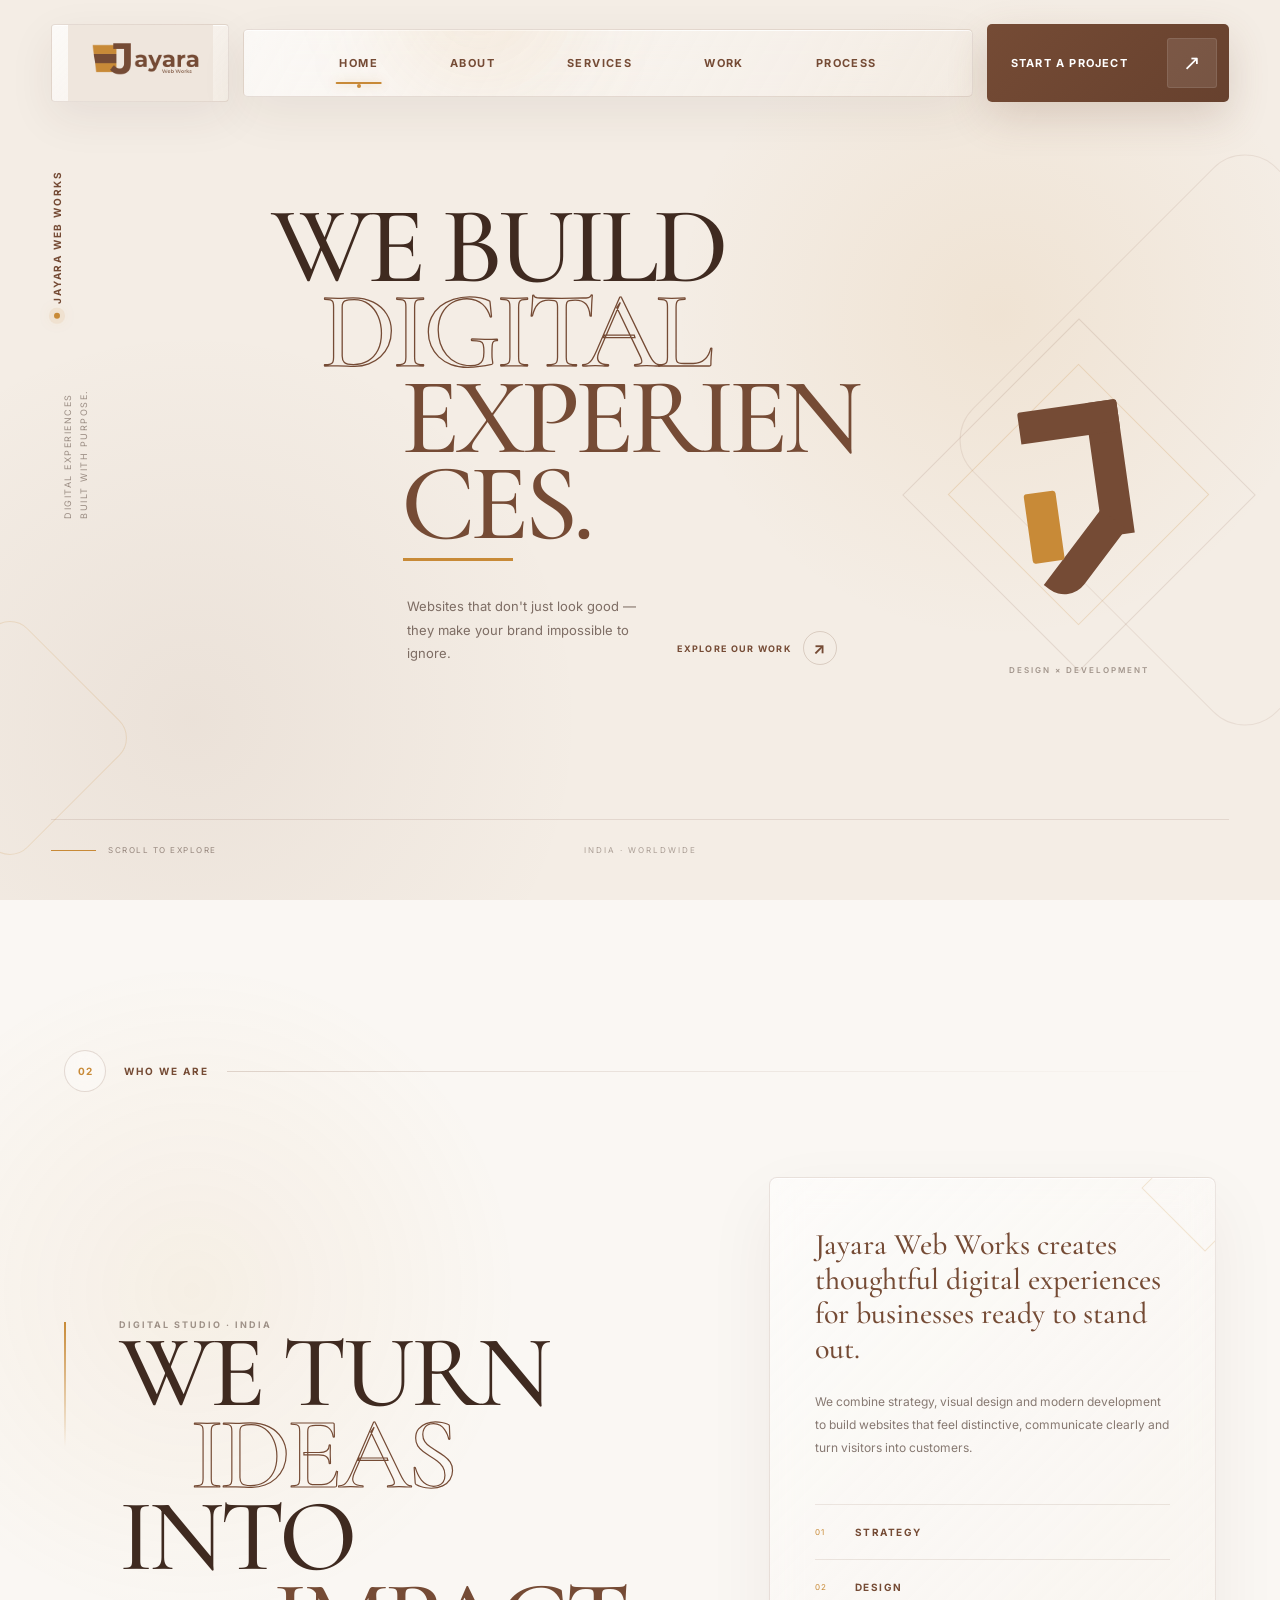
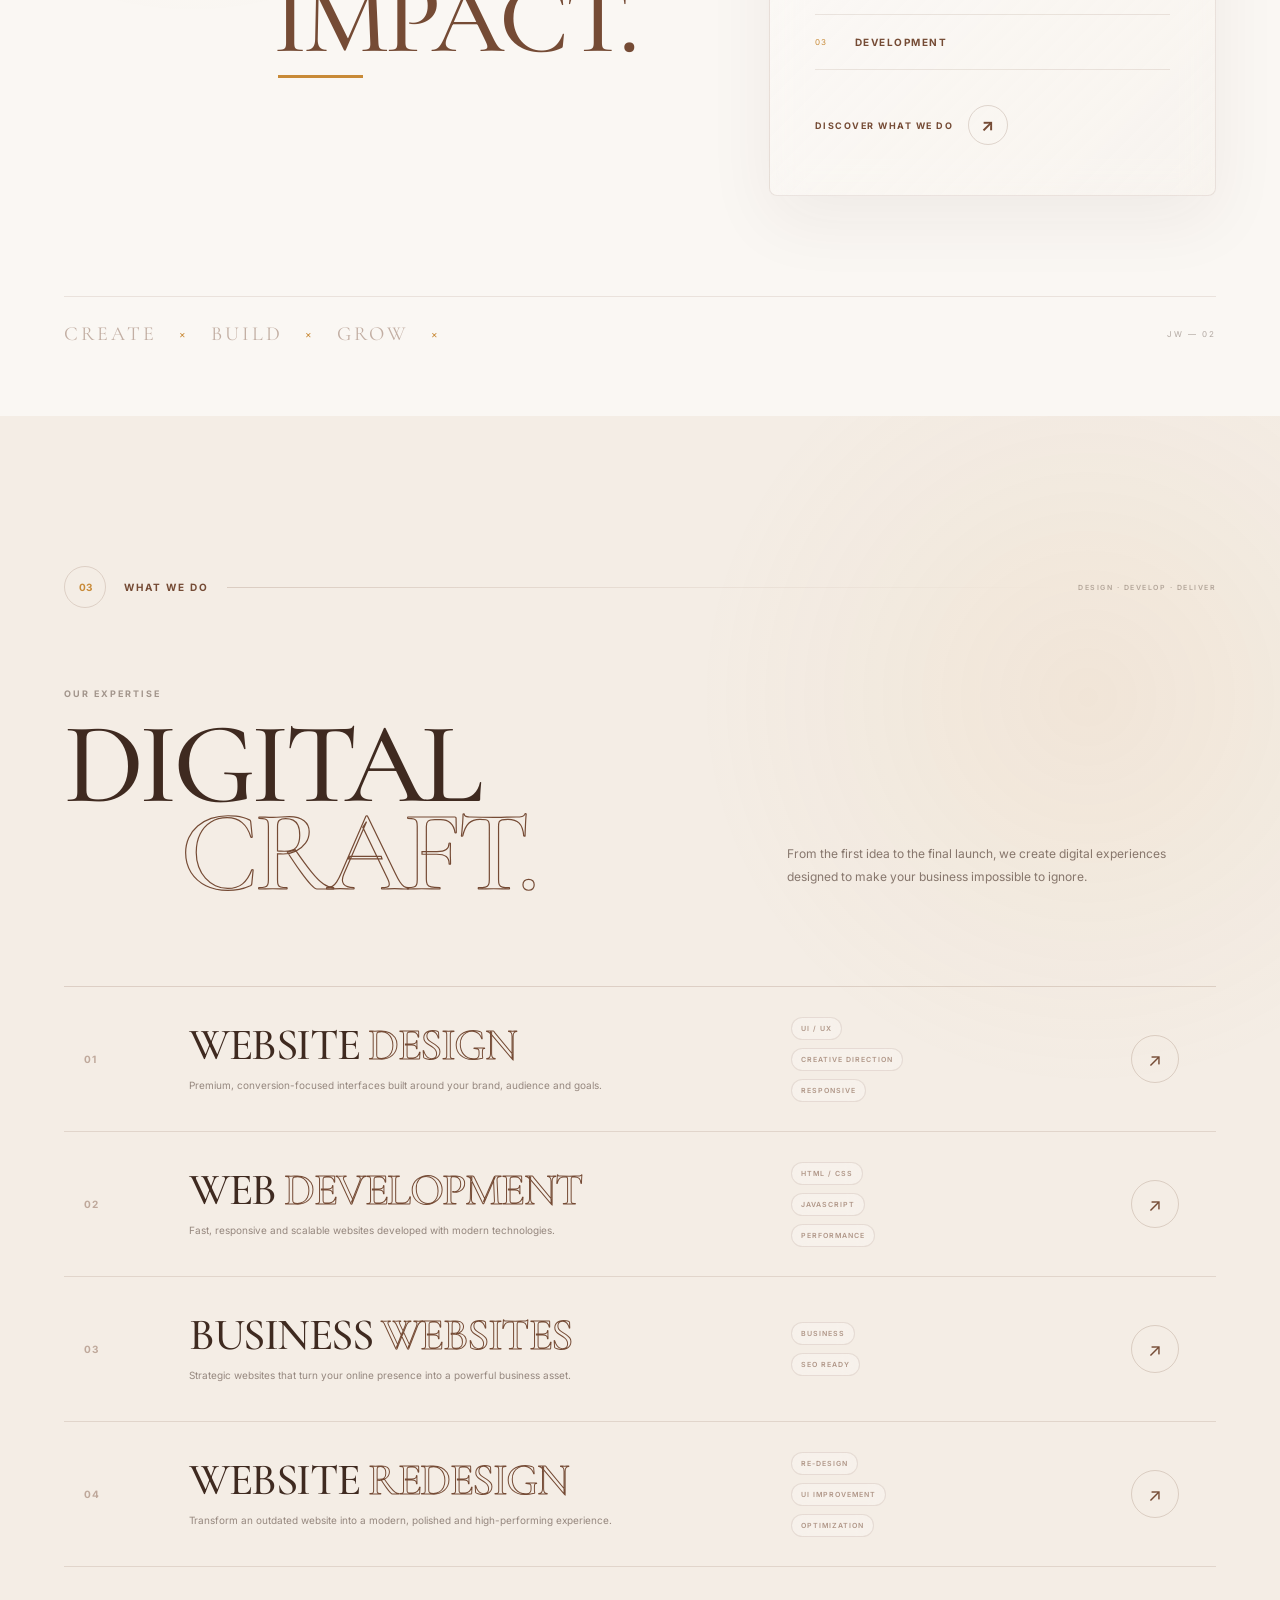
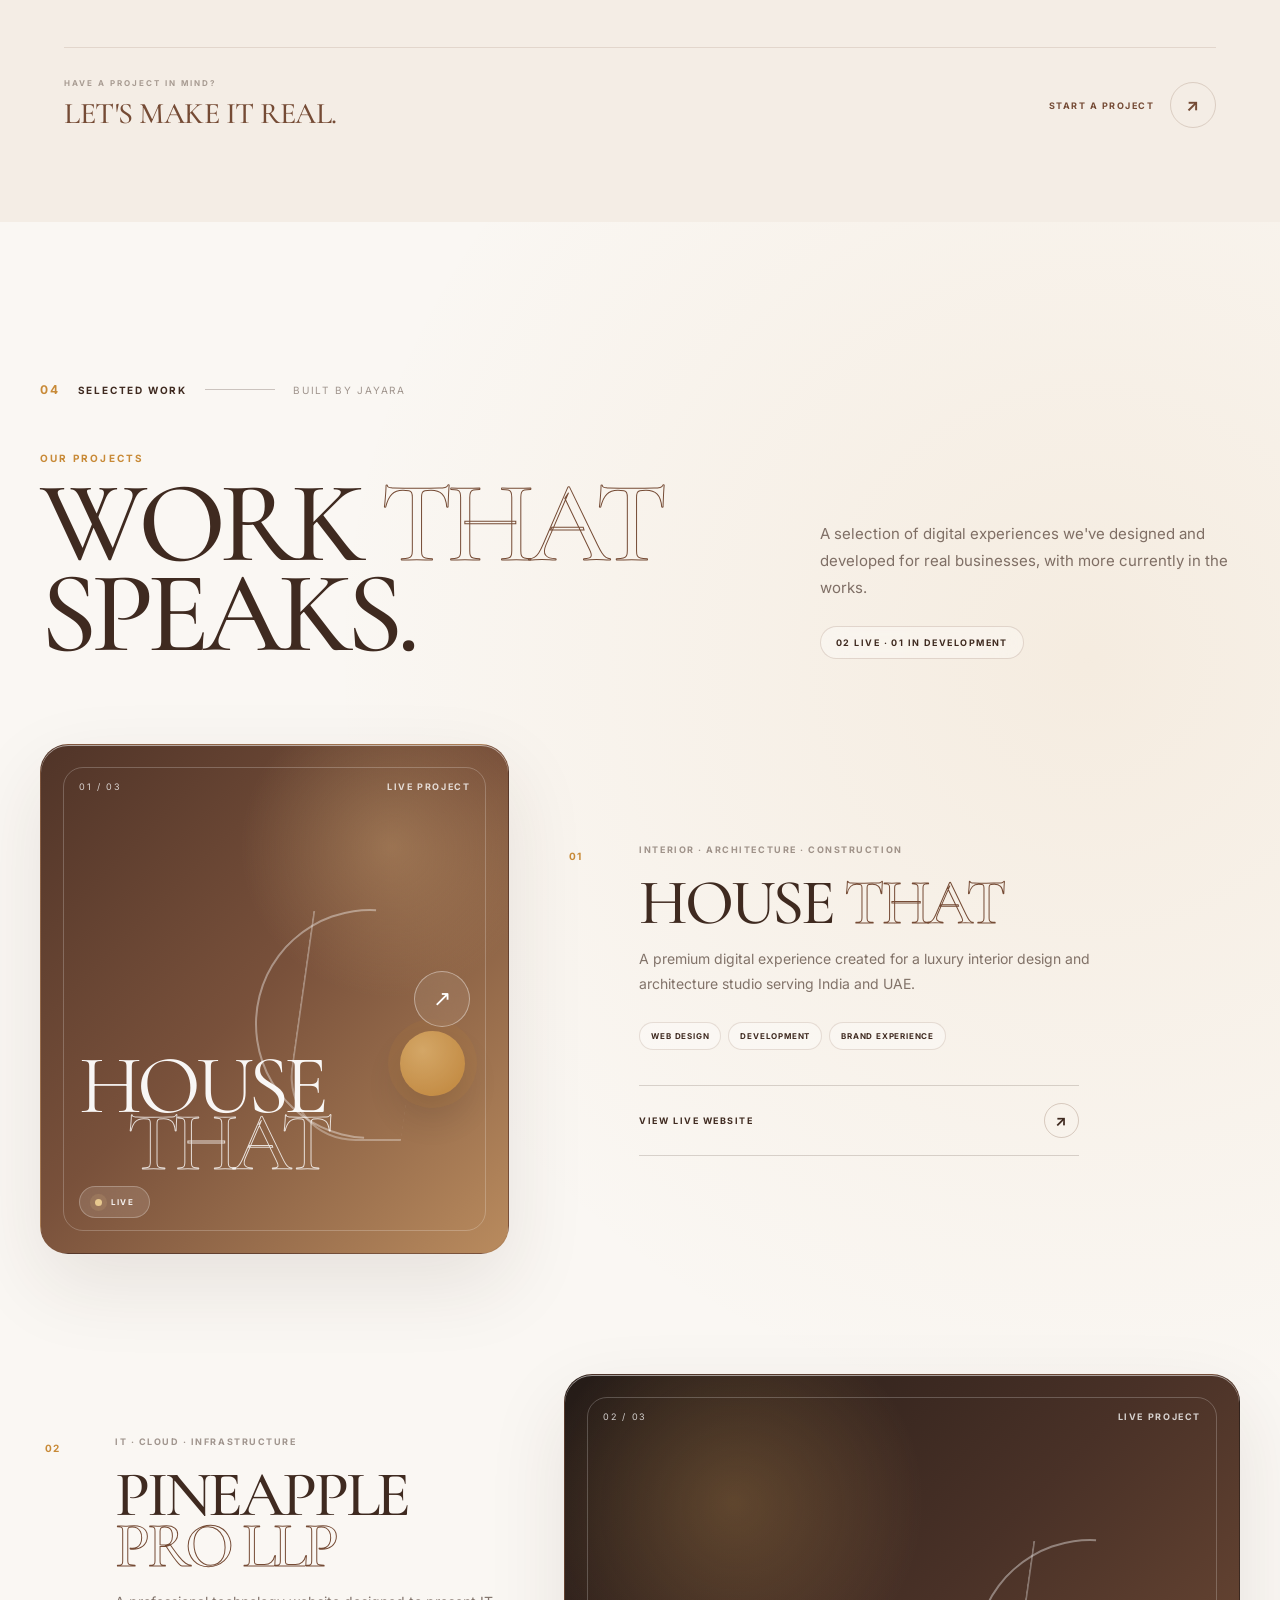
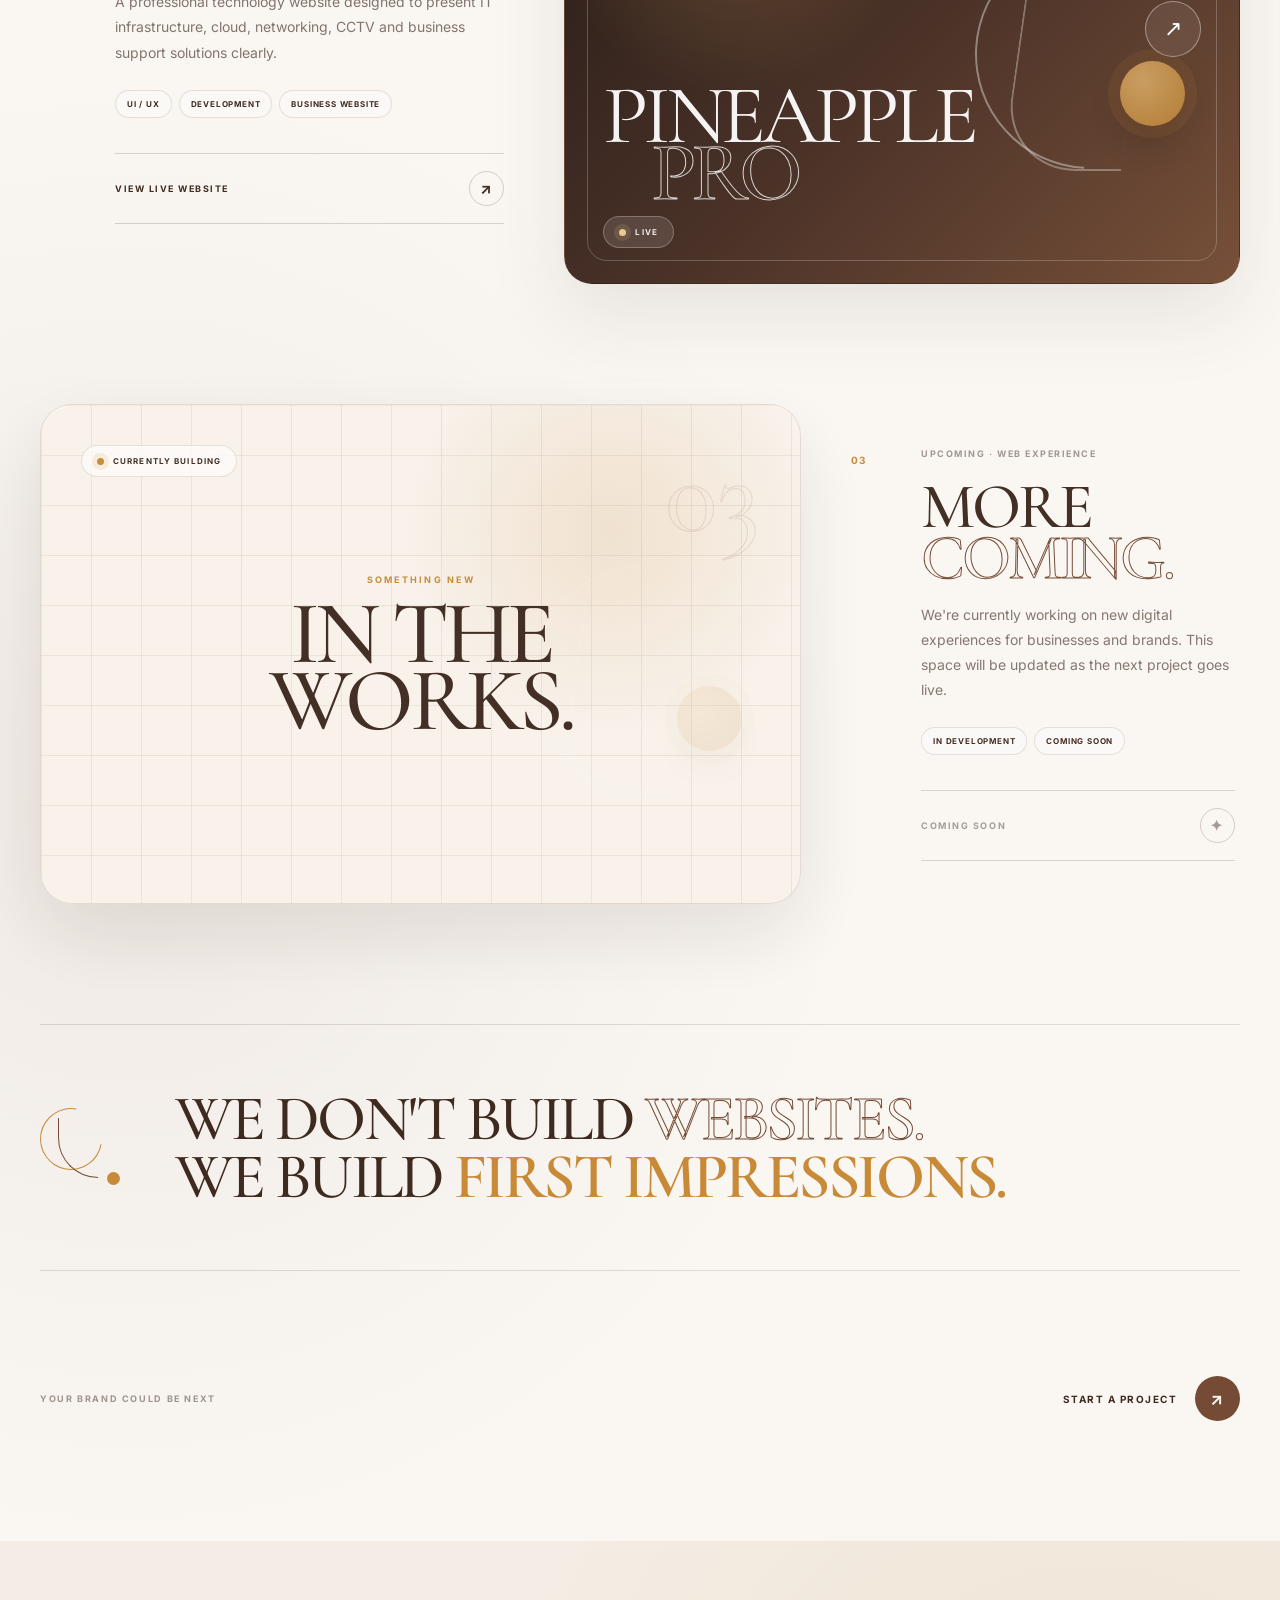
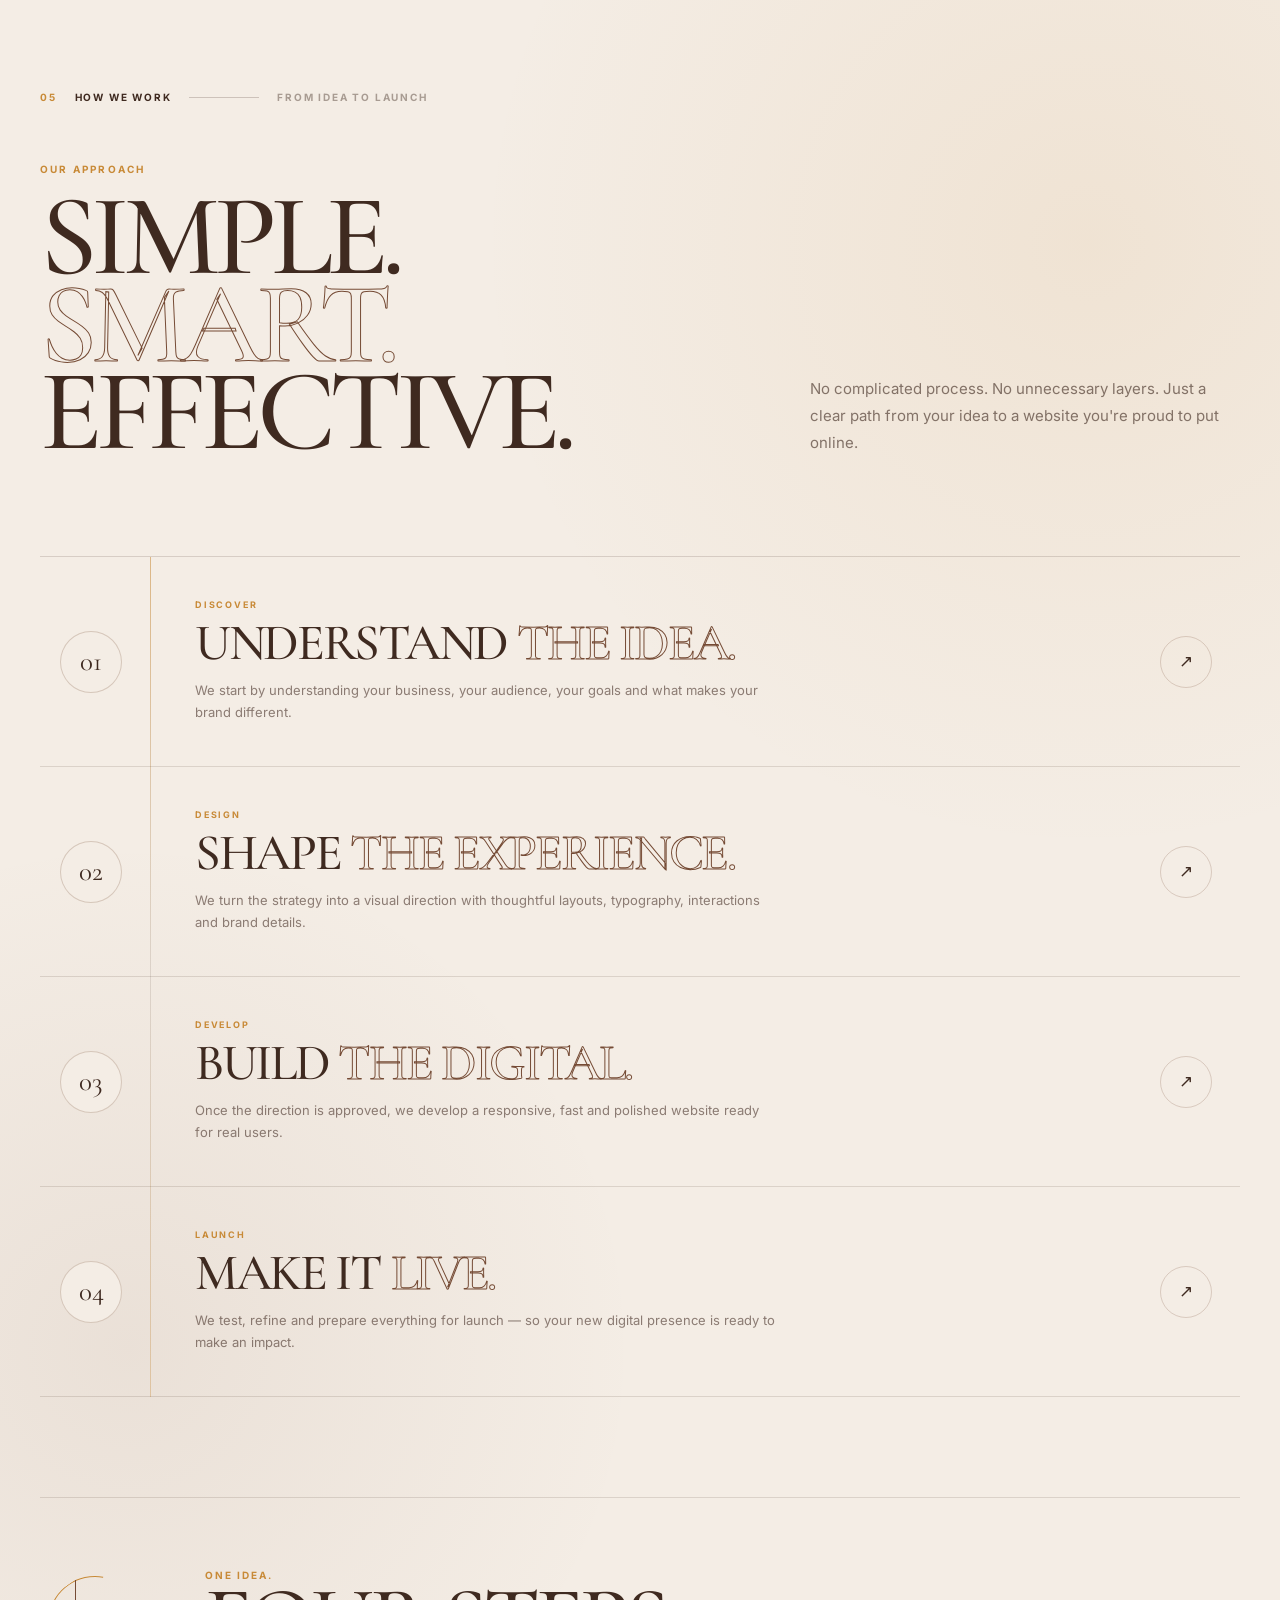
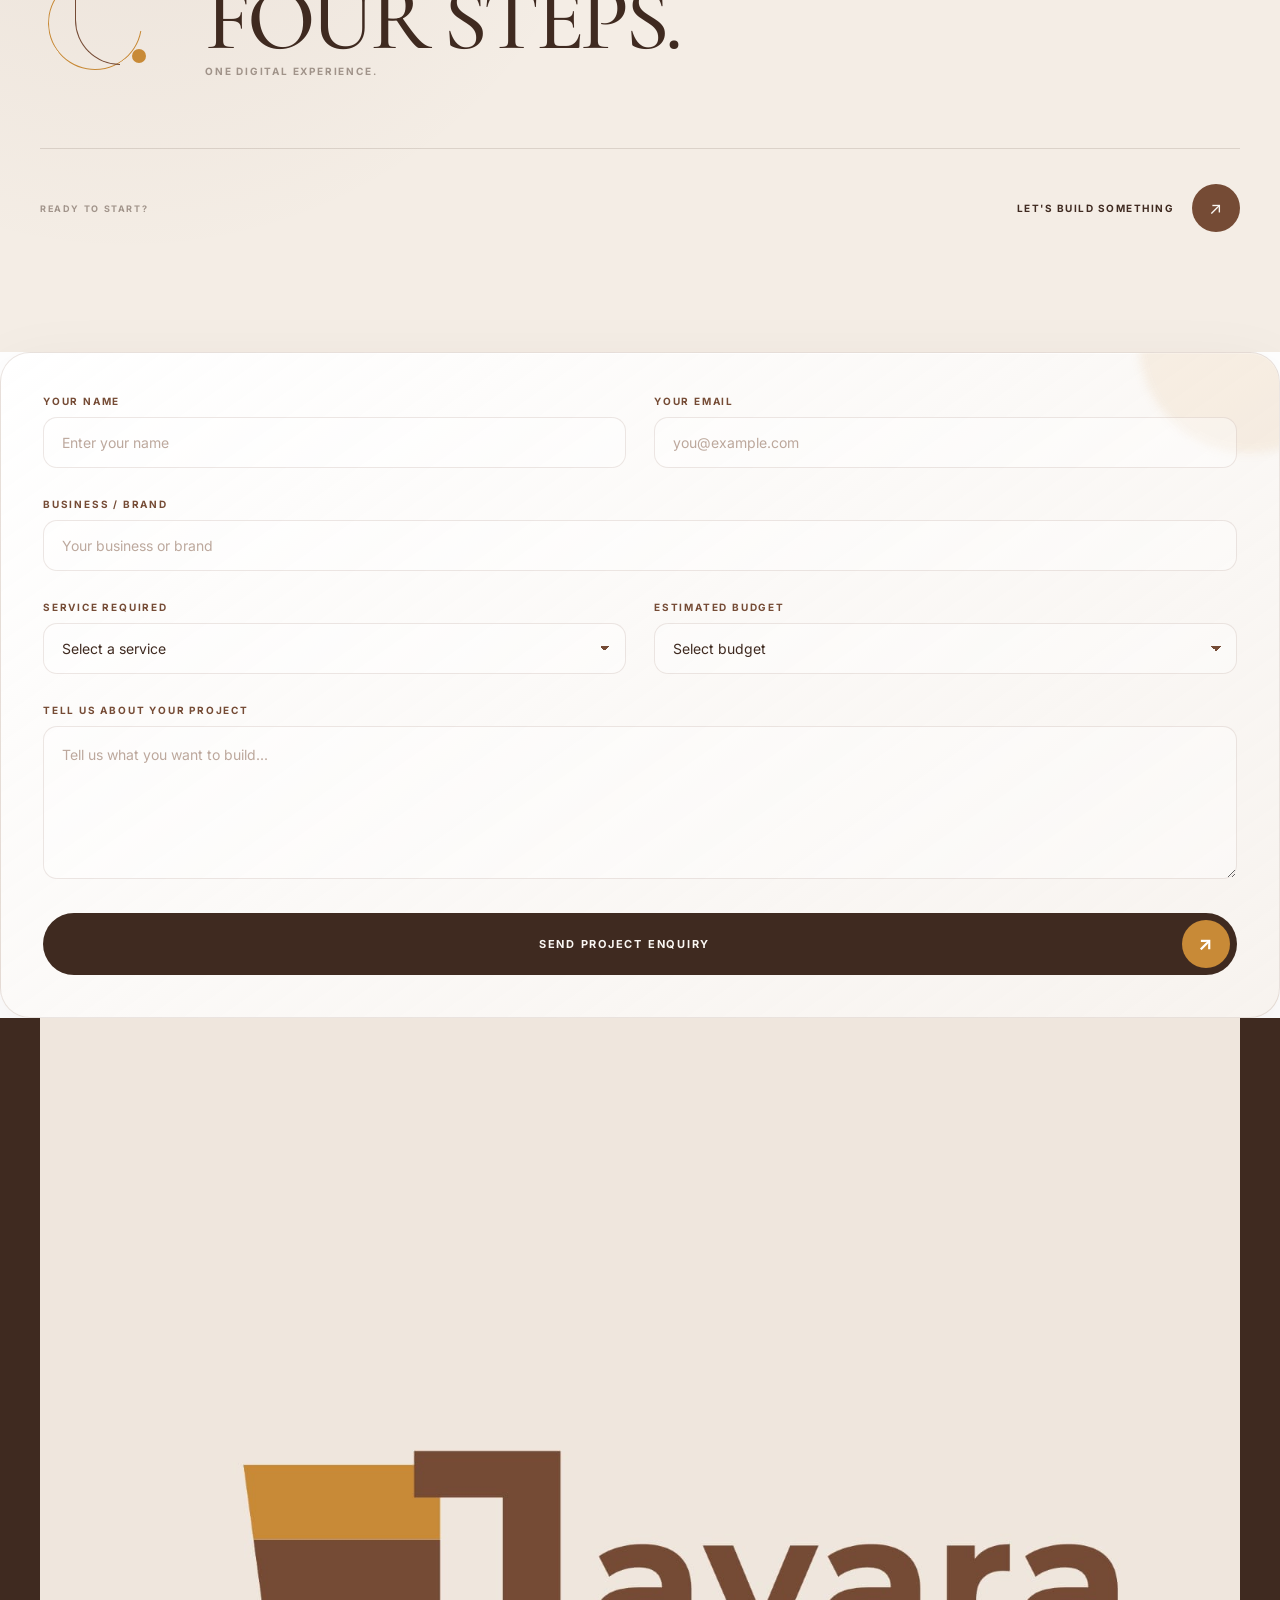
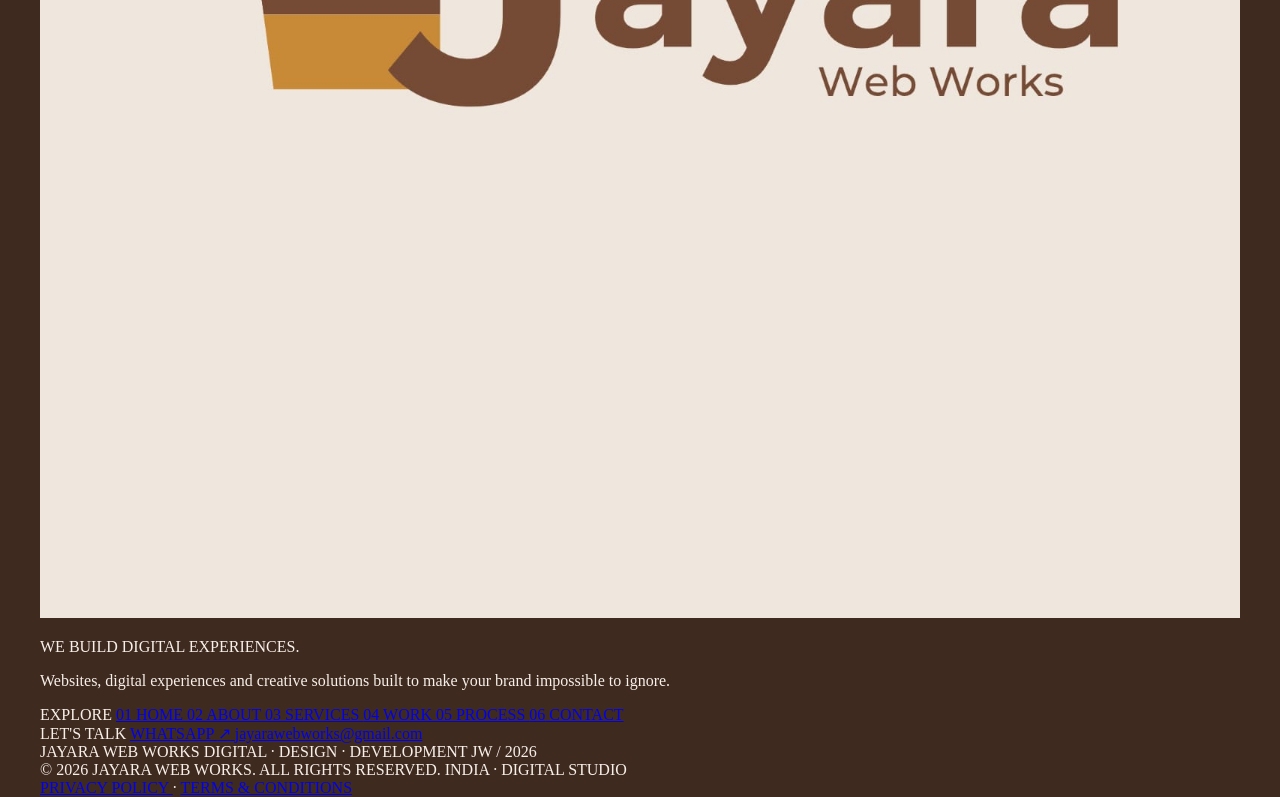
==== commit 77da6966: "Update index.html" ====
--- a/index.html
+++ b/index.html
@@ -1385,7 +1385,7 @@
   
 
 </form>
-    <!-- =====================================================
+ <!-- =====================================================
      07. FOOTER
 ===================================================== -->
 
@@ -1393,9 +1393,14 @@
 
     <div class="footer-container">
 
-        <!-- Top -->
+        <!-- =========================================
+             FOOTER TOP
+        ========================================== -->
+
         <div class="footer-top">
 
+
+            <!-- BRAND -->
             <div class="footer-brand">
 
                 <a href="#home" class="footer-logo">
@@ -1415,11 +1420,12 @@
             </div>
 
 
-            <!-- Navigation -->
-
+            <!-- NAVIGATION -->
             <div class="footer-navigation">
 
-                <span class="footer-label">EXPLORE</span>
+                <span class="footer-label">
+                    EXPLORE
+                </span>
 
                 <a href="#home">
                     <span>01</span>
@@ -1454,11 +1460,12 @@
             </div>
 
 
-            <!-- Contact -->
-
+            <!-- CONTACT -->
             <div class="footer-contact">
 
-                <span class="footer-label">LET'S TALK</span>
+                <span class="footer-label">
+                    LET'S TALK
+                </span>
 
                 <a
                     href="https://wa.me/917972219776"
@@ -1470,53 +1477,74 @@
                     <span>↗</span>
                 </a>
 
-               
-
-           
-
-        </div>
-
-
-        <!-- Big Brand Statement -->
-
-      <div class="footer-brand-strip">
-
-    <div class="footer-brand-line"></div>
-
-    <div class="footer-brand-row">
-
-        <span class="footer-brand-name">
-            JAYARA WEB WORKS
-        </span>
-
-        <span class="footer-brand-slogan">
-            DIGITAL · DESIGN · DEVELOPMENT
-        </span>
-
-        <span class="footer-brand-code">
-            JW / 2026
-        </span>
-        <div class="footer-legal">
-
-    <a href="privacy-policy.html">
-        PRIVACY POLICY
-    </a>
-
-    <span>·</span>
-
-    <a href="terms.html">
-        TERMS & CONDITIONS
-    </a>
-
-</div>
-
-    </div>
-
-</div>
-
-        <!-- Bottom -->
-
-      
+                <a
+                    href="mailto:jayarawebworks@gmail.com"
+                    class="footer-email"
+                >
+                    jayarawebworks@gmail.com
+                </a>
+
+            </div>
+
+        </div>
+
+
+        <!-- =========================================
+             BRAND STRIP
+        ========================================== -->
+
+        <div class="footer-brand-strip">
+
+            <div class="footer-brand-line"></div>
+
+            <div class="footer-brand-row">
+
+                <span class="footer-brand-name">
+                    JAYARA WEB WORKS
+                </span>
+
+                <span class="footer-brand-slogan">
+                    DIGITAL · DESIGN · DEVELOPMENT
+                </span>
+
+                <span class="footer-brand-code">
+                    JW / 2026
+                </span>
+
+            </div>
+
+        </div>
+
+
+        <!-- =========================================
+             BOTTOM / LEGAL
+        ========================================== -->
+
+        <div class="footer-bottom">
+
+            <span class="footer-copy">
+                © 2026 JAYARA WEB WORKS. ALL RIGHTS RESERVED.
+            </span>
+
+            <span class="footer-location">
+                INDIA · DIGITAL STUDIO
+            </span>
+
+            <div class="footer-legal">
+
+                <a href="privacy-policy.html">
+                    PRIVACY POLICY
+                </a>
+
+                <span>·</span>
+
+                <a href="terms.html">
+                    TERMS &amp; CONDITIONS
+                </a>
+
+            </div>
+
+        </div>
 
     </div>
 
--- a/style.css
+++ b/style.css
@@ -8438,867 +8438,4 @@
     }
 
 }
-/* =====================================================
-   07. FOOTER
-===================================================== */
-
-.jw-footer {
-    position: relative;
-
-    width: 100%;
-    max-width: 100%;
-
-    background: var(--jw-brown-dark);
-
-    color: var(--jw-cream-light);
-
-    overflow: hidden;
-}
-
-
-/* =====================================================
-   FOOTER CONTAINER
-===================================================== */
-
-.jw-footer .footer-container {
-
-    width: min(1200px, calc(100% - 48px));
-
-    max-width: 1200px;
-
-    margin: 0 auto;
-
-    min-width: 0;
-}
-
-
-/* =====================================================
-   FOOTER TOP
-===================================================== */
-
-.footer-top {
-
-    display: grid;
-
-    grid-template-columns:
-        minmax(0, 1.5fr)
-        minmax(150px, 0.7fr)
-        minmax(0, 1fr);
-
-    gap: 70px;
-
-    padding: 90px 0 80px;
-
-    border-bottom: 1px solid rgba(247, 240, 232, 0.14);
-}
-
-
-/* =====================================================
-   FOOTER BRAND
-===================================================== */
-
-.footer-brand {
-    min-width: 0;
-}
-
-
-.footer-logo {
-
-    display: inline-flex;
-
-    width: 62px;
-    height: 62px;
-
-    align-items: center;
-    justify-content: center;
-
-    padding: 10px;
-
-    border-radius: 18px;
-
-    background: var(--jw-cream-light);
-
-    transition:
-        transform 0.4s ease,
-        border-radius 0.4s ease;
-}
-
-
-.footer-logo:hover {
-
-    transform: rotate(-5deg) scale(1.05);
-
-    border-radius: 22px;
-}
-
-
-.footer-logo img {
-
-    width: 100%;
-    height: 100%;
-
-    object-fit: contain;
-}
-
-
-/* =====================================================
-   FOOTER TAGLINE
-===================================================== */
-
-.footer-tagline {
-
-    max-width: 520px;
-
-    margin: 38px 0 20px;
-
-    font-family: "Cormorant Garamond", serif;
-
-    font-size: clamp(48px, 6vw, 82px);
-
-    font-weight: 500;
-
-    line-height: 0.82;
-
-    letter-spacing: -0.045em;
-
-    color: var(--jw-cream-light);
-}
-
-
-.footer-tagline span {
-
-    display: block;
-
-    color: transparent;
-
-    -webkit-text-stroke: 1px rgba(247, 240, 232, 0.7);
-
-    font-style: italic;
-}
-
-
-/* =====================================================
-   DESCRIPTION
-===================================================== */
-
-.footer-description {
-
-    max-width: 400px;
-
-    margin: 0;
-
-    font-family: "Inter", sans-serif;
-
-    font-size: 13px;
-
-    line-height: 1.8;
-
-    color: rgba(247, 240, 232, 0.58);
-}
-
-
-/* =====================================================
-   FOOTER LABEL
-===================================================== */
-
-.footer-label {
-
-    display: block;
-
-    margin-bottom: 25px;
-
-    font-family: "Inter", sans-serif;
-
-    font-size: 9px;
-
-    font-weight: 700;
-
-    letter-spacing: 0.2em;
-
-    color: var(--jw-gold-light);
-}
-
-
-/* =====================================================
-   NAVIGATION
-===================================================== */
-
-.footer-navigation {
-
-    display: flex;
-
-    flex-direction: column;
-
-    align-items: flex-start;
-
-    min-width: 0;
-}
-
-
-.footer-navigation a {
-
-    position: relative;
-
-    display: flex;
-
-    align-items: center;
-
-    gap: 13px;
-
-    width: max-content;
-
-    max-width: 100%;
-
-    padding: 6px 0;
-
-    color: rgba(247, 240, 232, 0.72);
-
-    text-decoration: none;
-
-    font-family: "Inter", sans-serif;
-
-    font-size: 11px;
-
-    font-weight: 600;
-
-    letter-spacing: 0.12em;
-
-    transition:
-        color 0.3s ease,
-        transform 0.3s ease;
-}
-
-
-.footer-navigation a span {
-
-    font-size: 8px;
-
-    color: var(--jw-gold-light);
-
-    opacity: 0.7;
-}
-
-
-.footer-navigation a::after {
-
-    content: "";
-
-    position: absolute;
-
-    left: 26px;
-    right: 0;
-    bottom: 2px;
-
-    height: 1px;
-
-    background: var(--jw-gold);
-
-    transform: scaleX(0);
-
-    transform-origin: left;
-
-    transition: transform 0.35s ease;
-}
-
-
-.footer-navigation a:hover {
-
-    color: var(--jw-cream-light);
-
-    transform: translateX(5px);
-}
-
-
-.footer-navigation a:hover::after {
-
-    transform: scaleX(1);
-}
-
-
-/* =====================================================
-   FOOTER CONTACT
-===================================================== */
-
-.footer-contact {
-
-    display: flex;
-
-    flex-direction: column;
-
-    align-items: flex-start;
-
-    min-width: 0;
-}
-
-
-.footer-whatsapp {
-
-    display: inline-flex;
-
-    align-items: center;
-
-    justify-content: space-between;
-
-    gap: 25px;
-
-    width: 180px;
-
-    padding: 13px 7px 13px 18px;
-
-    border: 1px solid rgba(247, 240, 232, 0.18);
-
-    border-radius: 100px;
-
-    color: var(--jw-cream-light);
-
-    text-decoration: none;
-
-    font-family: "Inter", sans-serif;
-
-    font-size: 10px;
-
-    font-weight: 700;
-
-    letter-spacing: 0.13em;
-
-    transition:
-        background 0.35s ease,
-        transform 0.35s ease;
-}
-
-
-.footer-whatsapp span {
-
-    display: flex;
-
-    align-items: center;
-    justify-content: center;
-
-    width: 34px;
-    height: 34px;
-
-    border-radius: 50%;
-
-    background: var(--jw-gold);
-
-    font-size: 15px;
-
-    transition: transform 0.35s ease;
-}
-
-
-.footer-whatsapp:hover {
-
-    background: rgba(247, 240, 232, 0.08);
-
-    transform: translateY(-3px);
-}
-
-
-.footer-whatsapp:hover span {
-
-    transform: rotate(45deg);
-}
-
-
-/* Email */
-
-.footer-email {
-
-    margin-top: 22px;
-
-    max-width: 100%;
-
-    color: rgba(247, 240, 232, 0.62);
-
-    font-family: "Inter", sans-serif;
-
-    font-size: 12px;
-
-    text-decoration: none;
-
-    overflow-wrap: anywhere;
-
-    transition: color 0.3s ease;
-}
-
-
-.footer-email:hover {
-
-    color: var(--jw-gold-light);
-}
-
-
-/* =====================================================
-   BIG BRAND
-===================================================== */
-
-/* =====================================================
-   FOOTER BRAND STRIP
-===================================================== */
-
-.footer-brand-strip {
-    width: 100%;
-    max-width: 100%;
-
-    padding: 42px 0 30px;
-
-    overflow: hidden;
-}
-
-
-.footer-brand-line {
-    width: 100%;
-    height: 1px;
-
-    margin-bottom: 22px;
-
-    background: rgba(247, 240, 232, 0.13);
-}
-
-
-.footer-brand-row {
-    width: 100%;
-
-    display: grid;
-
-    grid-template-columns:
-        1fr
-        auto
-        auto;
-
-    align-items: center;
-
-    gap: 30px;
-}
-
-
-/* Brand name */
-
-.footer-brand-name {
-    font-family: "Cormorant Garamond", serif;
-
-    font-size: 30px;
-
-    font-weight: 500;
-
-    letter-spacing: -0.02em;
-
-    color: var(--jw-cream-light);
-}
-
-
-/* Middle text */
-
-.footer-brand-slogan {
-    font-family: "Inter", sans-serif;
-
-    font-size: 8px;
-
-    font-weight: 600;
-
-    letter-spacing: 0.18em;
-
-    color: rgba(247, 240, 232, 0.38);
-}
-
-
-/* Code */
-
-.footer-brand-code {
-    font-family: "Inter", sans-serif;
-
-    font-size: 8px;
-
-    font-weight: 600;
-
-    letter-spacing: 0.15em;
-
-    color: var(--jw-gold-light);
-}
-
-/* =====================================================
-   BOTTOM
-===================================================== */
-
-/* =====================================================
-   FOOTER BOTTOM
-===================================================== */
-
-.footer-bottom {
-
-    width: 100%;
-    max-width: 100%;
-
-    display: grid;
-
-    grid-template-columns:
-        1fr
-        auto
-        auto;
-
-    align-items: center;
-
-    gap: 30px;
-
-    padding: 22px 0 28px;
-
-    border-top: 1px solid rgba(247, 240, 232, 0.08);
-}
-
-
-.footer-copy,
-.footer-location,
-.footer-top-link {
-
-    font-family: "Inter", sans-serif;
-
-    font-size: 8px;
-
-    font-weight: 600;
-
-    letter-spacing: 0.13em;
-
-    line-height: 1.5;
-}
-
-
-.footer-copy {
-    color: rgba(247, 240, 232, 0.38);
-}
-
-
-.footer-copy span {
-    color: rgba(247, 240, 232, 0.22);
-}
-
-
-.footer-location {
-    color: rgba(247, 240, 232, 0.38);
-}
-
-
-.footer-top-link {
-
-    display: inline-flex;
-
-    align-items: center;
-
-    gap: 10px;
-
-    color: rgba(247, 240, 232, 0.62);
-
-    text-decoration: none;
-
-    white-space: nowrap;
-
-    transition: color 0.3s ease;
-}
-
-
-.footer-top-link span {
-
-    display: flex;
-
-    align-items: center;
-    justify-content: center;
-
-    width: 34px;
-    height: 34px;
-
-    border: 1px solid rgba(247, 240, 232, 0.18);
-
-    border-radius: 50%;
-
-    font-size: 14px;
-
-    transition:
-        transform 0.35s ease,
-        background 0.35s ease;
-}
-
-
-.footer-top-link:hover {
-    color: var(--jw-gold-light);
-}
-
-
-.footer-top-link:hover span {
-    transform: translateY(-4px);
-
-    background: rgba(200, 138, 55, 0.12);
-}
-/* =====================================================
-   FOOTER — MOBILE
-===================================================== */
-
-@media (max-width: 700px) {
-
-    .footer-brand-strip {
-        padding: 35px 0 24px;
-    }
-
-
-    .footer-brand-row {
-
-        grid-template-columns: 1fr;
-
-        gap: 12px;
-
-        align-items: flex-start;
-    }
-
-
-    .footer-brand-name {
-        font-size: 26px;
-    }
-
-
-    .footer-brand-slogan {
-        font-size: 7px;
-    }
-
-
-    .footer-brand-code {
-        font-size: 7px;
-    }
-
-
-    .footer-bottom {
-
-        display: flex;
-
-        flex-direction: column;
-
-        align-items: flex-start;
-
-        gap: 16px;
-
-        padding: 20px 0 25px;
-    }
-
-
-    .footer-location {
-        order: 2;
-    }
-
-
-    .footer-top-link {
-
-        order: 3;
-
-        align-self: flex-end;
-    }
-}
-/* =====================================================
-   FOOTER LEGAL LINKS
-===================================================== */
-
-.footer-legal {
-    display: flex;
-    align-items: center;
-    justify-content: center;
-
-    gap: 12px;
-
-    margin-top: 18px;
-
-    font-family: "Inter", sans-serif;
-    font-size: 8px;
-    font-weight: 600;
-
-    letter-spacing: 0.12em;
-
-    color: rgba(247, 240, 232, 0.30);
-}
-
-
-.footer-legal a {
-    position: relative;
-
-    color: rgba(247, 240, 232, 0.42);
-
-    text-decoration: none;
-
-    transition:
-        color 0.3s ease;
-}
-
-
-/* Underline animation */
-
-.footer-legal a::after {
-    content: "";
-
-    position: absolute;
-
-    left: 0;
-    bottom: -4px;
-
-    width: 100%;
-    height: 1px;
-
-    background: var(--jw-gold);
-
-    transform: scaleX(0);
-
-    transform-origin: right;
-
-    transition:
-        transform 0.35s ease;
-}
-
-
-.footer-legal a:hover {
-    color: var(--jw-gold-light);
-}
-
-
-.footer-legal a:hover::after {
-    transform: scaleX(1);
-
-    transform-origin: left;
-}
-
-
-.footer-legal span {
-    color: rgba(247, 240, 232, 0.18);
-}
-
-
-/* =====================================================
-   MOBILE
-===================================================== */
-
-@media (max-width: 700px) {
-
-    .footer-legal {
-        width: 100%;
-
-        justify-content: flex-start;
-
-        flex-wrap: wrap;
-
-        gap: 9px;
-
-        margin-top: 15px;
-
-        font-size: 7px;
-
-        letter-spacing: 0.10em;
-    }
-
-}
-/* =========================================================
-   FOOTER — MOBILE FIX
-========================================================= */
-
-@media (max-width: 700px) {
-
-    /* Main footer */
-    .footer {
-        width: 100%;
-        max-width: 100%;
-        overflow: hidden;
-    }
-
-    .footer-container {
-        width: calc(100% - 36px);
-        max-width: 100%;
-        margin: 0 auto;
-        padding: 60px 0 25px;
-        min-width: 0;
-    }
-
-    /* Footer main grid */
-    .footer-grid {
-        width: 100%;
-        max-width: 100%;
-        display: grid;
-        grid-template-columns: 1fr;
-        gap: 42px;
-    }
-
-    /* Footer brand */
-    .footer-brand {
-        width: 100%;
-        max-width: 100%;
-        min-width: 0;
-    }
-
-    .footer-logo {
-        max-width: 180px;
-    }
-
-    .footer-description {
-        width: 100%;
-        max-width: 330px;
-    }
-
-    /* Footer navigation */
-    .footer-column {
-        width: 100%;
-        max-width: 100%;
-        min-width: 0;
-    }
-
-    /* =====================================================
-       IMPORTANT — BIG FOOTER TEXT
-    ===================================================== */
-
-    .footer-big {
-        width: 100%;
-        max-width: 100%;
-        min-width: 0;
-        overflow: hidden;
-        margin-top: 45px;
-    }
-
-    .footer-big h2 {
-        width: 100%;
-        max-width: 100%;
-
-        margin: 0;
-        padding: 0;
-
-        font-size: clamp(54px, 16vw, 90px);
-        line-height: 0.82;
-        letter-spacing: -0.045em;
-
-        /* Prevent character-by-character wrapping */
-        white-space: normal;
-        word-break: normal;
-        overflow-wrap: normal;
-    }
-
-    .footer-big h2 span {
-        display: block;
-        width: 100%;
-        max-width: 100%;
-
-        white-space: nowrap;
-        word-break: normal;
-        overflow-wrap: normal;
-    }
-
-    .footer-big-line {
-        width: 100%;
-        max-width: 100%;
-    }
-
-    /* Bottom footer */
-    .footer-bottom {
-        width: 100%;
-        max-width: 100%;
-        display: flex;
-        flex-direction: column;
-        align-items: flex-start;
-        gap: 12px;
-    }
-
-    .footer-legal {
-        width: 100%;
-        justify-content: flex-start;
-        flex-wrap: wrap;
-    }
-}
+
--- a/footer.css
+++ b/footer.css
@@ -0,0 +1,901 @@
+/* =========================================================
+   JAYARA WEB WORKS
+   FOOTER CSS
+   Desktop + Tablet + Mobile
+========================================================= */
+
+
+/* =========================================================
+   FOOTER VARIABLES
+========================================================= */
+
+:root {
+    --footer-cream: #f7f0e8;
+    --footer-cream-soft: #efe6dd;
+
+    --footer-brown: #754b35;
+    --footer-dark: #3f2a20;
+
+    --footer-gold: #c88a37;
+    --footer-gold-light: #d9a45b;
+
+    --footer-muted: #806b5e;
+
+    --footer-border: rgba(63, 42, 32, 0.16);
+}
+
+
+/* =========================================================
+   MAIN FOOTER
+========================================================= */
+
+.jw-footer {
+    position: relative;
+
+    width: 100%;
+    max-width: 100%;
+
+    background: var(--footer-dark);
+    color: var(--footer-cream);
+
+    overflow: hidden;
+
+    isolation: isolate;
+}
+
+
+/* =========================================================
+   FOOTER CONTAINER
+========================================================= */
+
+.jw-footer-container {
+    width: min(1200px, calc(100% - 80px));
+    max-width: 1200px;
+
+    margin: 0 auto;
+    padding: 90px 0 30px;
+}
+
+
+/* =========================================================
+   TOP FOOTER GRID
+========================================================= */
+
+.jw-footer-top {
+    display: grid;
+
+    grid-template-columns:
+        minmax(280px, 1.5fr)
+        minmax(160px, 0.7fr)
+        minmax(220px, 0.9fr);
+
+    gap: 70px;
+
+    padding-bottom: 75px;
+
+    border-bottom: 1px solid
+        rgba(247, 240, 232, 0.14);
+}
+
+
+/* =========================================================
+   BRAND COLUMN
+========================================================= */
+
+.jw-footer-brand {
+    min-width: 0;
+}
+
+
+.jw-footer-logo {
+    display: inline-flex;
+
+    align-items: center;
+    justify-content: center;
+
+    width: 145px;
+    height: auto;
+
+    text-decoration: none;
+}
+
+
+.jw-footer-logo img {
+    display: block;
+
+    width: 100%;
+    max-width: 145px;
+    height: auto;
+}
+
+
+/* =========================================================
+   FOOTER TAGLINE
+========================================================= */
+
+.jw-footer-tagline {
+    margin: 38px 0 0;
+
+    max-width: 560px;
+
+    font-family: "Cormorant Garamond", serif;
+
+    font-size: clamp(42px, 4.5vw, 68px);
+    font-weight: 500;
+
+    line-height: 0.88;
+    letter-spacing: -0.045em;
+
+    color: var(--footer-cream);
+}
+
+
+.jw-footer-tagline span {
+    display: block;
+
+    color: transparent;
+
+    -webkit-text-stroke: 1px
+        rgba(247, 240, 232, 0.65);
+}
+
+
+/* =========================================================
+   FOOTER DESCRIPTION
+========================================================= */
+
+.jw-footer-description {
+    width: 100%;
+    max-width: 430px;
+
+    margin: 28px 0 0;
+
+    font-family: "Inter", sans-serif;
+
+    font-size: 13px;
+    line-height: 1.8;
+
+    color: rgba(247, 240, 232, 0.58);
+}
+
+
+/* =========================================================
+   FOOTER COLUMNS
+========================================================= */
+
+.jw-footer-column {
+    min-width: 0;
+}
+
+
+.jw-footer-label {
+    display: block;
+
+    margin-bottom: 25px;
+
+    font-family: "Inter", sans-serif;
+
+    font-size: 9px;
+    font-weight: 700;
+
+    letter-spacing: 0.18em;
+
+    color: var(--footer-gold);
+}
+
+
+/* =========================================================
+   FOOTER LINKS
+========================================================= */
+
+.jw-footer-links {
+    display: flex;
+
+    flex-direction: column;
+
+    gap: 13px;
+
+    margin: 0;
+    padding: 0;
+
+    list-style: none;
+}
+
+
+.jw-footer-links a {
+    position: relative;
+
+    display: inline-flex;
+
+    width: fit-content;
+
+    color: rgba(247, 240, 232, 0.72);
+
+    text-decoration: none;
+
+    font-family: "Inter", sans-serif;
+
+    font-size: 11px;
+    font-weight: 600;
+
+    letter-spacing: 0.08em;
+
+    transition:
+        color 0.3s ease,
+        transform 0.3s ease;
+}
+
+
+.jw-footer-links a::before {
+    content: "";
+
+    position: absolute;
+
+    left: -15px;
+    top: 50%;
+
+    width: 5px;
+    height: 1px;
+
+    background: var(--footer-gold);
+
+    transform:
+        translateY(-50%)
+        scaleX(0);
+
+    transform-origin: right;
+
+    transition:
+        transform 0.3s ease;
+}
+
+
+.jw-footer-links a:hover {
+    color: var(--footer-cream);
+
+    transform: translateX(8px);
+}
+
+
+.jw-footer-links a:hover::before {
+    transform:
+        translateY(-50%)
+        scaleX(1);
+
+    transform-origin: left;
+}
+
+
+/* =========================================================
+   CONTACT COLUMN
+========================================================= */
+
+.jw-footer-contact {
+    display: flex;
+
+    flex-direction: column;
+
+    gap: 18px;
+}
+
+
+.jw-footer-contact-item {
+    display: flex;
+
+    flex-direction: column;
+
+    gap: 5px;
+}
+
+
+.jw-footer-contact-label {
+    font-family: "Inter", sans-serif;
+
+    font-size: 8px;
+    font-weight: 700;
+
+    letter-spacing: 0.16em;
+
+    color: rgba(247, 240, 232, 0.32);
+}
+
+
+.jw-footer-contact a {
+    width: fit-content;
+
+    color: var(--footer-cream);
+
+    text-decoration: none;
+
+    font-family: "Inter", sans-serif;
+
+    font-size: 12px;
+    font-weight: 500;
+
+    transition:
+        color 0.3s ease;
+}
+
+
+.jw-footer-contact a:hover {
+    color: var(--footer-gold-light);
+}
+
+
+/* =========================================================
+   BRAND STRIP
+========================================================= */
+
+.jw-footer-brand-strip {
+    width: 100%;
+
+    padding: 25px 0 22px;
+}
+
+
+.jw-footer-brand-line {
+    width: 100%;
+    height: 1px;
+
+    background:
+        rgba(247, 240, 232, 0.12);
+
+    margin-bottom: 20px;
+}
+
+
+.jw-footer-brand-row {
+    display: grid;
+
+    grid-template-columns: 1fr auto 1fr;
+
+    align-items: center;
+
+    gap: 20px;
+
+    width: 100%;
+}
+
+
+.jw-footer-brand-name {
+    font-family: "Cormorant Garamond", serif;
+
+    font-size: 21px;
+    font-weight: 600;
+
+    letter-spacing: 0.02em;
+
+    color: var(--footer-cream);
+}
+
+
+.jw-footer-brand-slogan {
+    font-family: "Inter", sans-serif;
+
+    font-size: 8px;
+    font-weight: 600;
+
+    letter-spacing: 0.16em;
+
+    color: rgba(247, 240, 232, 0.38);
+
+    text-align: center;
+}
+
+
+.jw-footer-brand-code {
+    font-family: "Inter", sans-serif;
+
+    font-size: 8px;
+    font-weight: 600;
+
+    letter-spacing: 0.15em;
+
+    color: rgba(247, 240, 232, 0.30);
+
+    text-align: right;
+}
+
+
+/* =========================================================
+   FOOTER BOTTOM
+========================================================= */
+
+.jw-footer-bottom {
+    display: flex;
+
+    align-items: center;
+    justify-content: space-between;
+
+    gap: 30px;
+
+    padding-top: 22px;
+}
+
+
+.jw-footer-copy {
+    font-family: "Inter", sans-serif;
+
+    font-size: 8px;
+    font-weight: 500;
+
+    letter-spacing: 0.08em;
+
+    color: rgba(247, 240, 232, 0.28);
+}
+
+
+.jw-footer-location {
+    font-family: "Inter", sans-serif;
+
+    font-size: 8px;
+    font-weight: 600;
+
+    letter-spacing: 0.14em;
+
+    color: rgba(247, 240, 232, 0.32);
+}
+
+
+/* =========================================================
+   LEGAL LINKS
+========================================================= */
+
+.jw-footer-legal {
+    display: flex;
+
+    align-items: center;
+
+    gap: 12px;
+}
+
+
+.jw-footer-legal a {
+    position: relative;
+
+    color: rgba(247, 240, 232, 0.40);
+
+    text-decoration: none;
+
+    font-family: "Inter", sans-serif;
+
+    font-size: 8px;
+    font-weight: 600;
+
+    letter-spacing: 0.10em;
+
+    transition: color 0.3s ease;
+}
+
+
+.jw-footer-legal a::after {
+    content: "";
+
+    position: absolute;
+
+    left: 0;
+    bottom: -4px;
+
+    width: 100%;
+    height: 1px;
+
+    background: var(--footer-gold);
+
+    transform: scaleX(0);
+
+    transform-origin: right;
+
+    transition:
+        transform 0.3s ease;
+}
+
+
+.jw-footer-legal a:hover {
+    color: var(--footer-gold-light);
+}
+
+
+.jw-footer-legal a:hover::after {
+    transform: scaleX(1);
+
+    transform-origin: left;
+}
+
+
+.jw-footer-legal span {
+    color: rgba(247, 240, 232, 0.18);
+}
+
+
+/* =========================================================
+   DECORATIVE BRAND SHAPE
+========================================================= */
+
+.jw-footer-shape {
+    position: absolute;
+
+    right: -130px;
+    bottom: -180px;
+
+    width: 360px;
+    height: 360px;
+
+    border: 1px solid
+        rgba(200, 138, 55, 0.16);
+
+    border-radius: 50%;
+
+    pointer-events: none;
+
+    z-index: -1;
+}
+
+
+.jw-footer-shape::before {
+    content: "";
+
+    position: absolute;
+
+    inset: 35px;
+
+    border: 1px solid
+        rgba(200, 138, 55, 0.10);
+
+    border-radius: 50%;
+}
+
+
+.jw-footer-shape::after {
+    content: "";
+
+    position: absolute;
+
+    top: 50%;
+    left: -80px;
+
+    width: 180px;
+    height: 1px;
+
+    background:
+        rgba(200, 138, 55, 0.18);
+
+    transform: rotate(-35deg);
+}
+
+
+/* =========================================================
+   TABLET
+========================================================= */
+
+@media (max-width: 1000px) {
+
+    .jw-footer-container {
+        width: calc(100% - 60px);
+
+        padding-top: 75px;
+    }
+
+
+    .jw-footer-top {
+        grid-template-columns:
+            1.2fr
+            0.8fr;
+
+        gap: 55px;
+    }
+
+
+    .jw-footer-brand {
+        grid-column: 1 / -1;
+    }
+
+
+    .jw-footer-tagline {
+        max-width: 650px;
+    }
+
+
+    .jw-footer-brand-row {
+        grid-template-columns: 1fr auto;
+    }
+
+
+    .jw-footer-brand-slogan {
+        display: none;
+    }
+
+}
+
+
+/* =========================================================
+   MOBILE
+========================================================= */
+
+@media (max-width: 700px) {
+
+    .jw-footer {
+        width: 100%;
+        max-width: 100%;
+
+        overflow: hidden;
+    }
+
+
+    .jw-footer-container {
+        width: calc(100% - 36px);
+        max-width: 100%;
+
+        margin: 0 auto;
+
+        padding: 60px 0 25px;
+    }
+
+
+    /* -----------------------------------------
+       TOP GRID
+    ----------------------------------------- */
+
+    .jw-footer-top {
+        display: flex;
+
+        flex-direction: column;
+
+        gap: 45px;
+
+        padding-bottom: 45px;
+    }
+
+
+    /* -----------------------------------------
+       BRAND
+    ----------------------------------------- */
+
+    .jw-footer-brand {
+        width: 100%;
+        max-width: 100%;
+    }
+
+
+    .jw-footer-logo {
+        width: 125px;
+    }
+
+
+    .jw-footer-logo img {
+        width: 125px;
+        max-width: 125px;
+    }
+
+
+    .jw-footer-tagline {
+        width: 100%;
+        max-width: 100%;
+
+        margin-top: 28px;
+
+        font-size: clamp(42px, 13vw, 64px);
+
+        line-height: 0.88;
+
+        letter-spacing: -0.04em;
+    }
+
+
+    .jw-footer-tagline span {
+        display: block;
+
+        white-space: normal;
+    }
+
+
+    .jw-footer-description {
+        width: 100%;
+        max-width: 330px;
+
+        margin-top: 22px;
+
+        font-size: 11px;
+
+        line-height: 1.75;
+    }
+
+
+    /* -----------------------------------------
+       COLUMNS
+    ----------------------------------------- */
+
+    .jw-footer-column {
+        width: 100%;
+        max-width: 100%;
+    }
+
+
+    .jw-footer-label {
+        margin-bottom: 18px;
+
+        font-size: 8px;
+    }
+
+
+    .jw-footer-links {
+        gap: 12px;
+    }
+
+
+    .jw-footer-links a {
+        font-size: 10px;
+    }
+
+
+    /* -----------------------------------------
+       CONTACT
+    ----------------------------------------- */
+
+    .jw-footer-contact {
+        gap: 16px;
+    }
+
+
+    .jw-footer-contact a {
+        font-size: 11px;
+
+        word-break: normal;
+        overflow-wrap: anywhere;
+    }
+
+
+    /* -----------------------------------------
+       BRAND STRIP
+    ----------------------------------------- */
+
+    .jw-footer-brand-strip {
+        padding: 22px 0 18px;
+    }
+
+
+    .jw-footer-brand-row {
+        display: flex;
+
+        flex-direction: column;
+
+        align-items: flex-start;
+
+        gap: 10px;
+    }
+
+
+    .jw-footer-brand-name {
+        font-size: 19px;
+    }
+
+
+    .jw-footer-brand-slogan {
+        display: block;
+
+        text-align: left;
+
+        font-size: 7px;
+    }
+
+
+    .jw-footer-brand-code {
+        text-align: left;
+
+        font-size: 7px;
+    }
+
+
+    /* -----------------------------------------
+       BOTTOM
+    ----------------------------------------- */
+
+    .jw-footer-bottom {
+        display: flex;
+
+        flex-direction: column;
+
+        align-items: flex-start;
+
+        gap: 14px;
+
+        padding-top: 18px;
+    }
+
+
+    .jw-footer-copy {
+        font-size: 7px;
+
+        line-height: 1.5;
+    }
+
+
+    .jw-footer-location {
+        font-size: 7px;
+    }
+
+
+    /* -----------------------------------------
+       LEGAL
+    ----------------------------------------- */
+
+    .jw-footer-legal {
+        width: 100%;
+
+        justify-content: flex-start;
+
+        flex-wrap: wrap;
+
+        gap: 8px;
+    }
+
+
+    .jw-footer-legal a {
+        font-size: 7px;
+    }
+
+
+    /* -----------------------------------------
+       DECORATIVE SHAPE
+    ----------------------------------------- */
+
+    .jw-footer-shape {
+        right: -180px;
+        bottom: -160px;
+
+        width: 320px;
+        height: 320px;
+    }
+
+}
+
+
+/* =========================================================
+   SMALL PHONES
+========================================================= */
+
+@media (max-width: 420px) {
+
+    .jw-footer-container {
+        width: calc(100% - 28px);
+
+        padding-top: 50px;
+    }
+
+
+    .jw-footer-top {
+        gap: 38px;
+    }
+
+
+    .jw-footer-tagline {
+        font-size: 43px;
+    }
+
+
+    .jw-footer-description {
+        max-width: 300px;
+
+        font-size: 10px;
+    }
+
+
+    .jw-footer-brand-name {
+        font-size: 17px;
+    }
+
+}
+
+
+/* =========================================================
+   REDUCED MOTION
+========================================================= */
+
+@media (prefers-reduced-motion: reduce) {
+
+    .jw-footer-links a,
+    .jw-footer-contact a,
+    .jw-footer-legal a {
+        transition: none;
+    }
+
+}
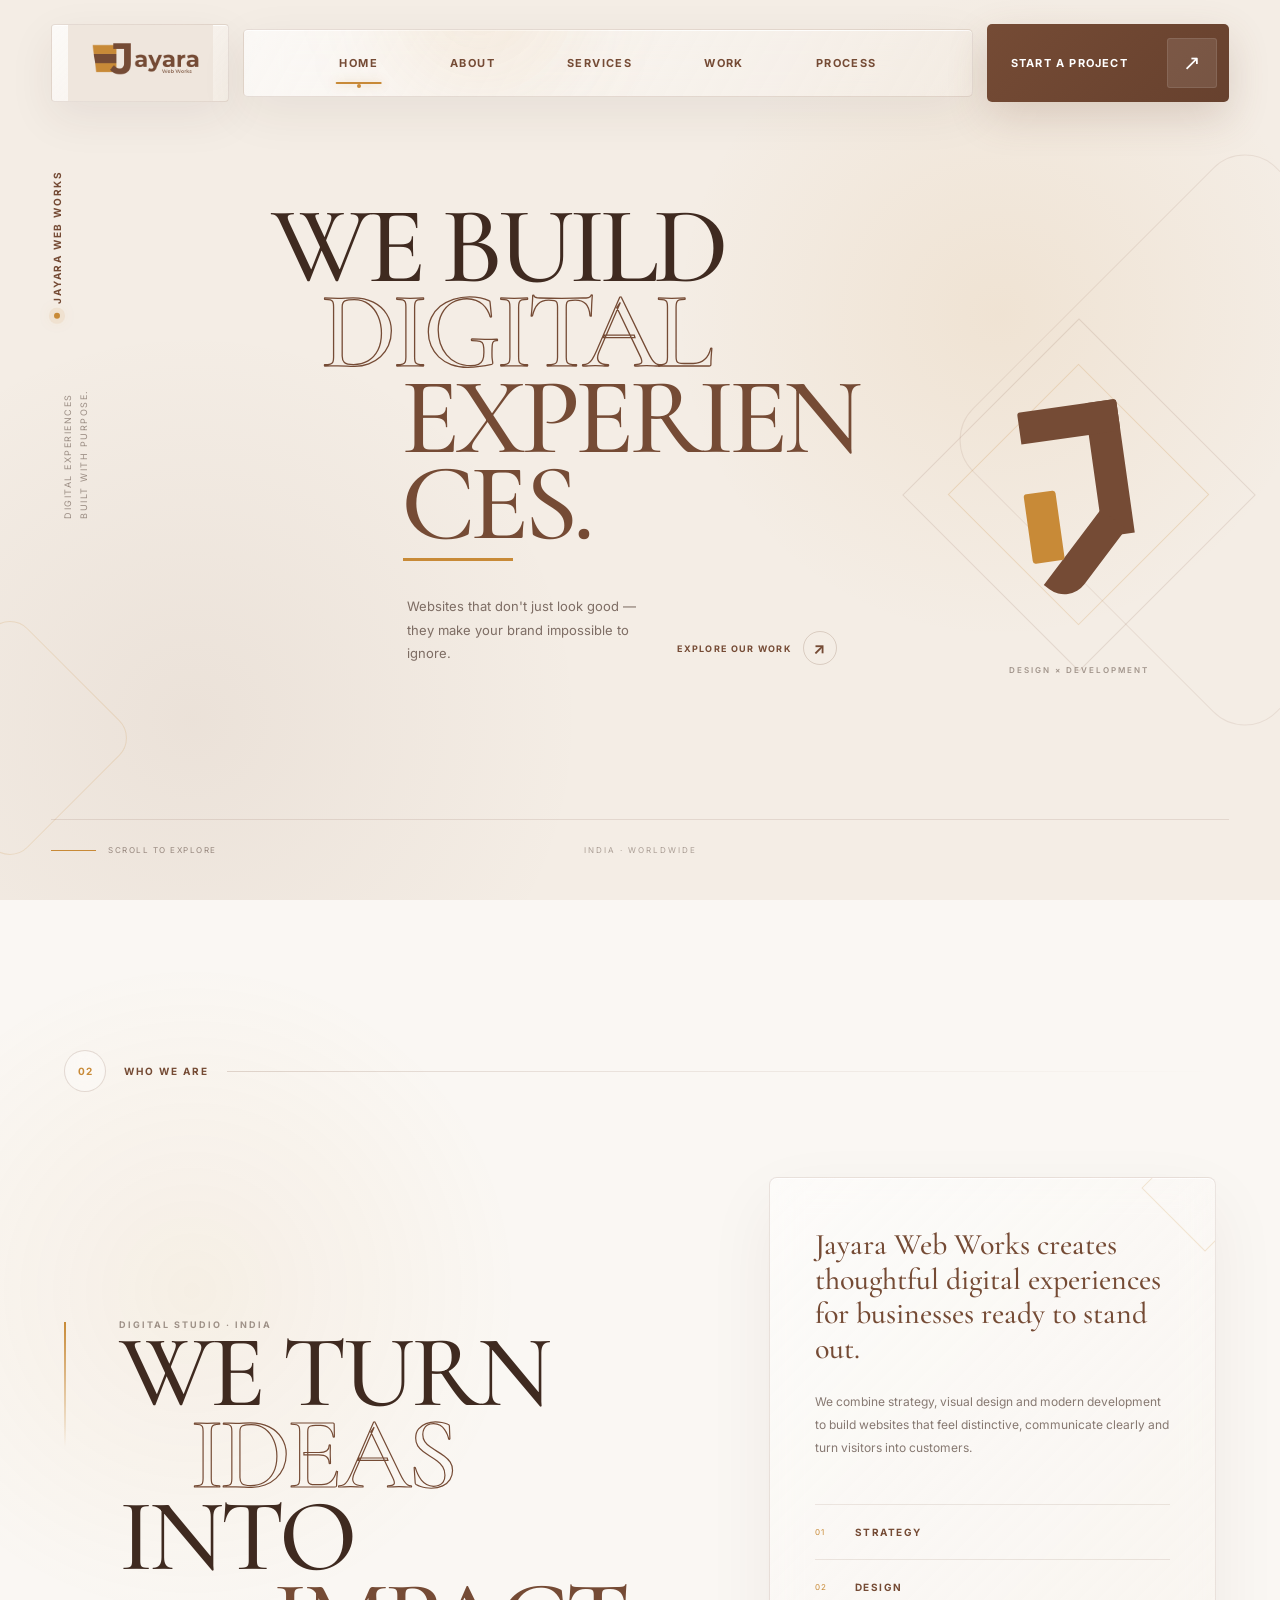
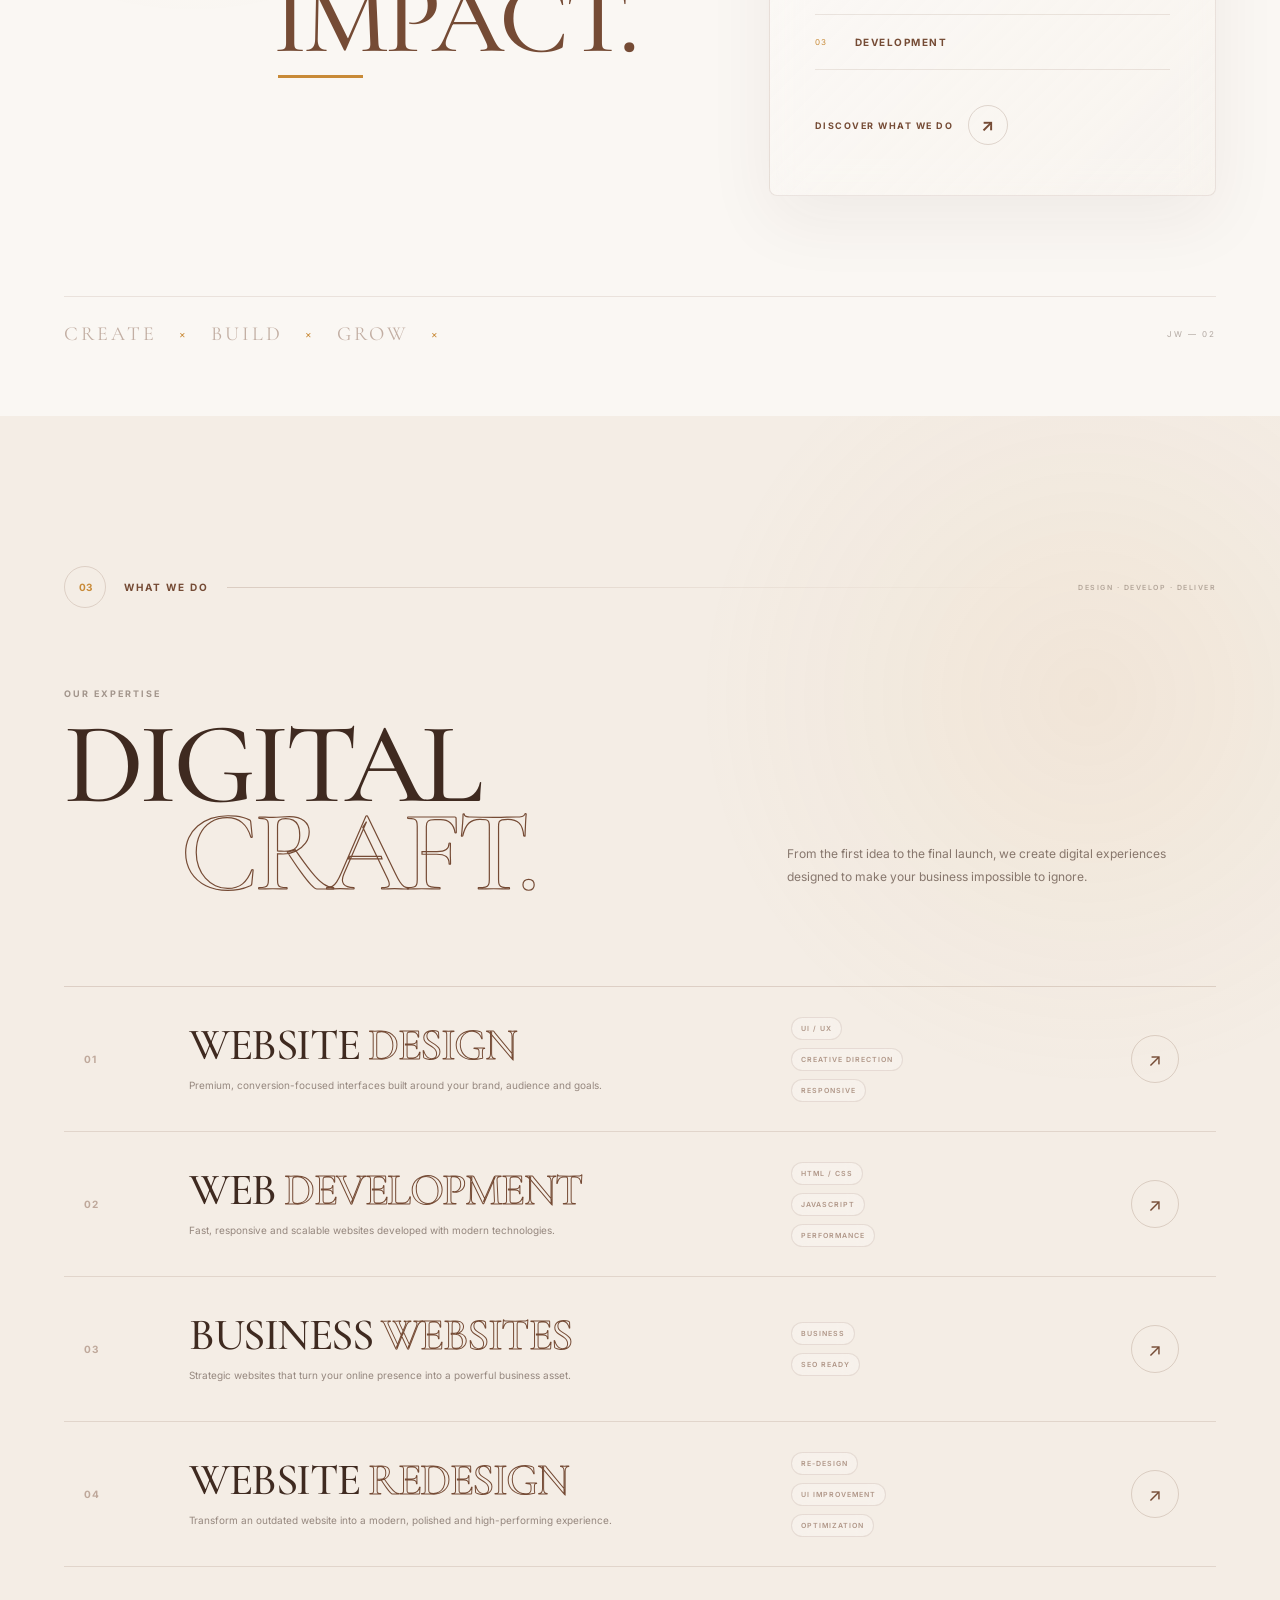
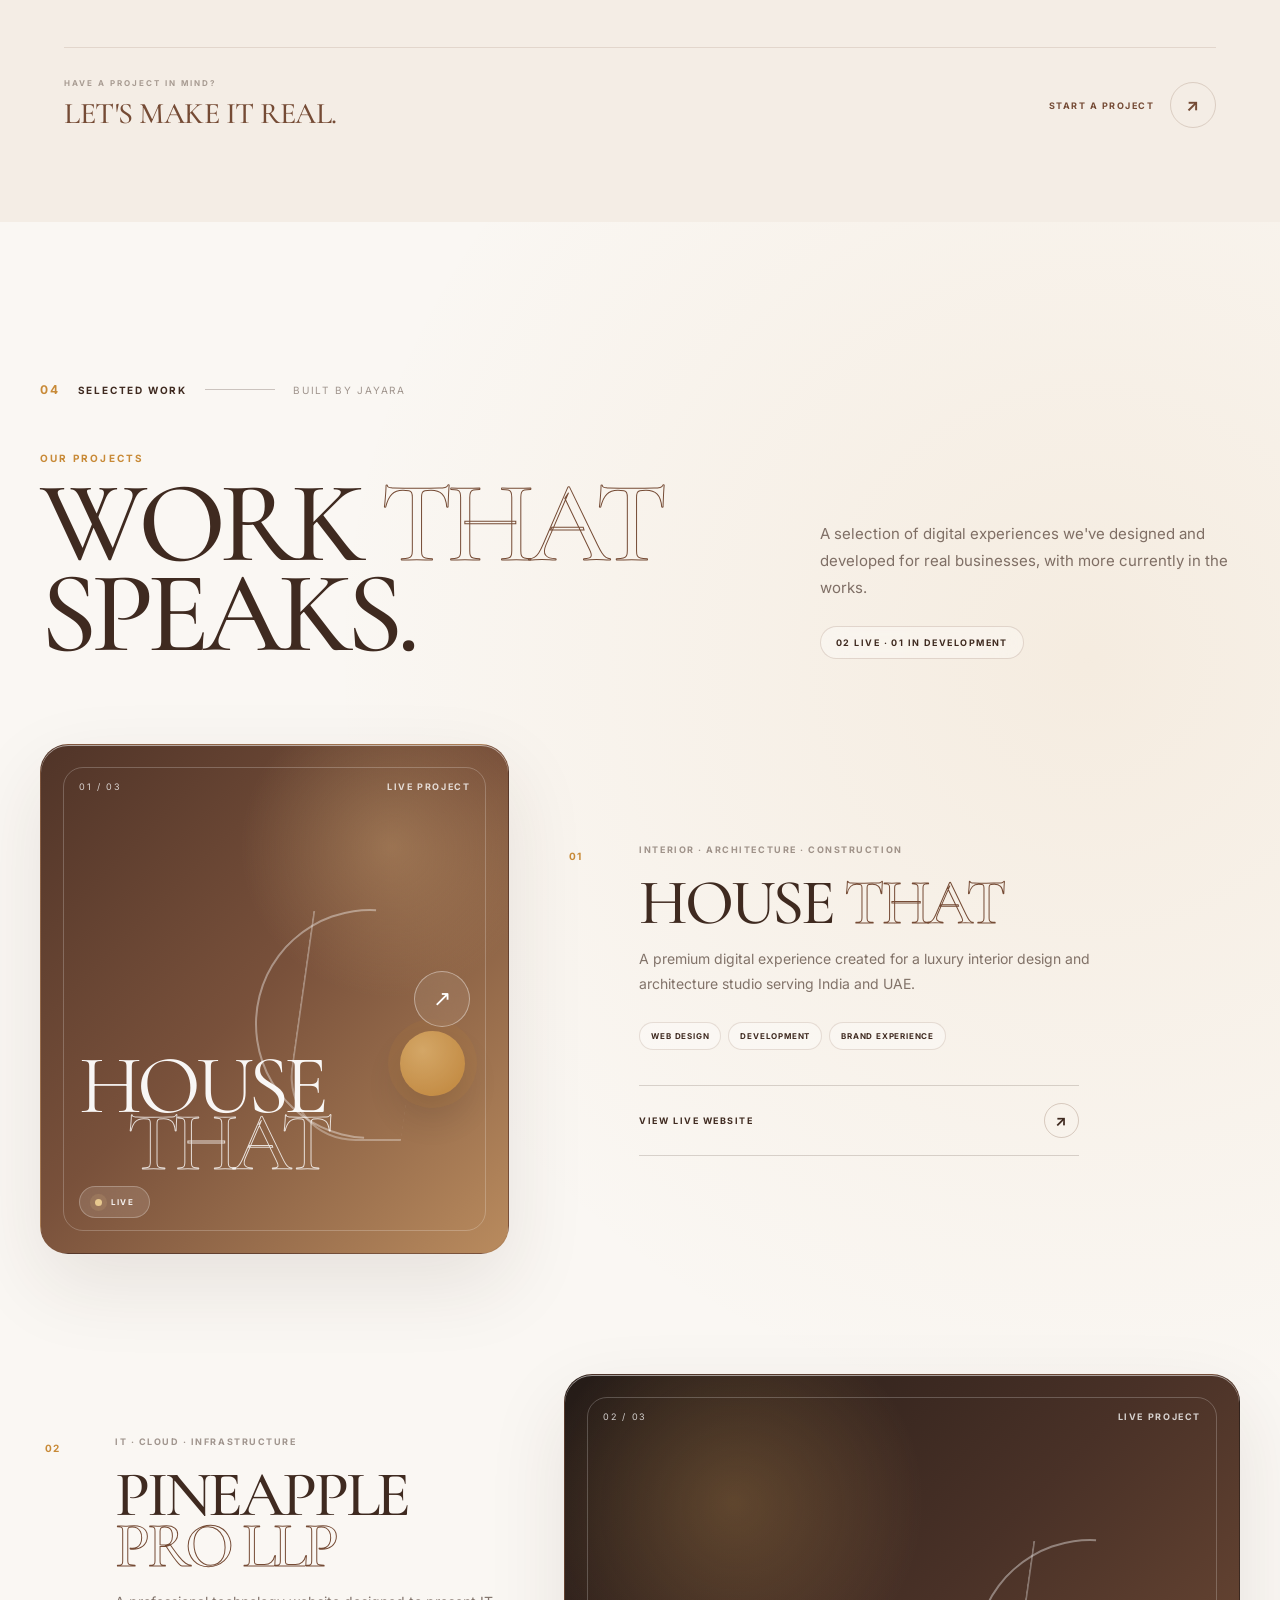
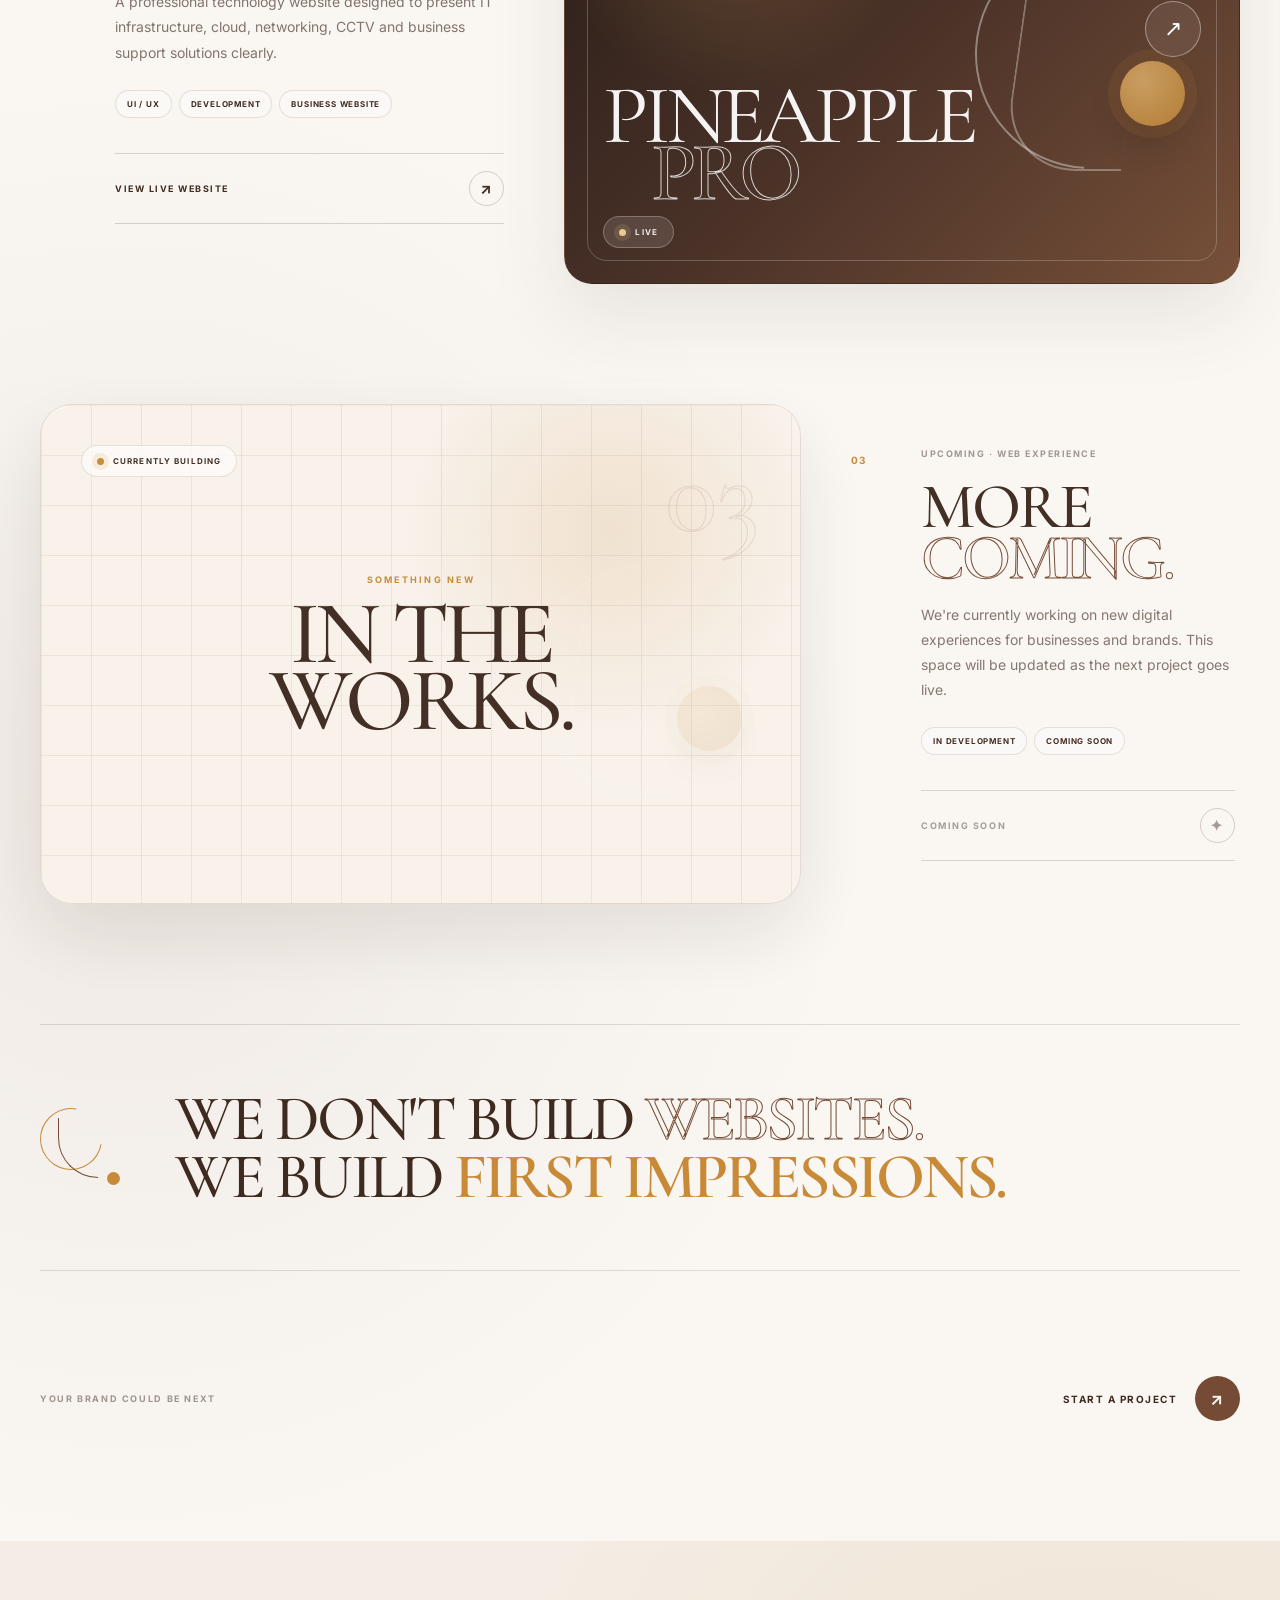
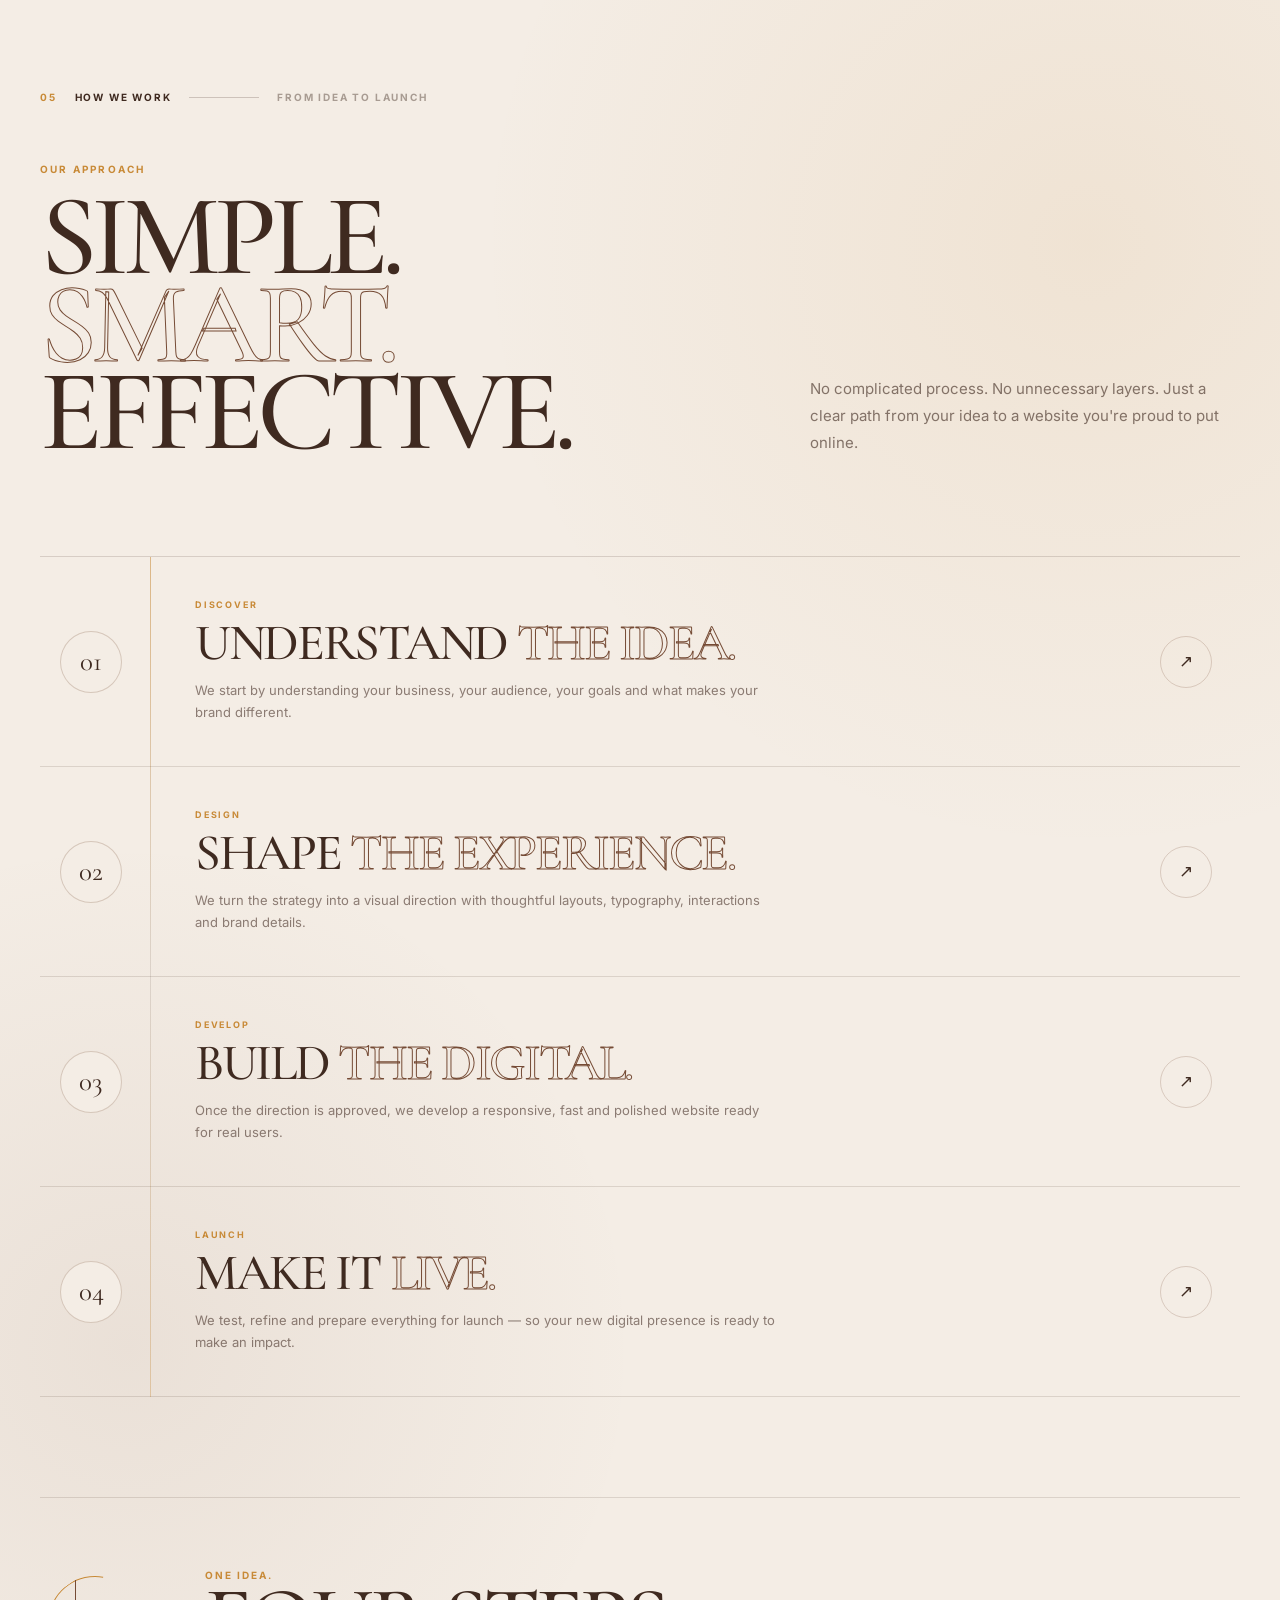
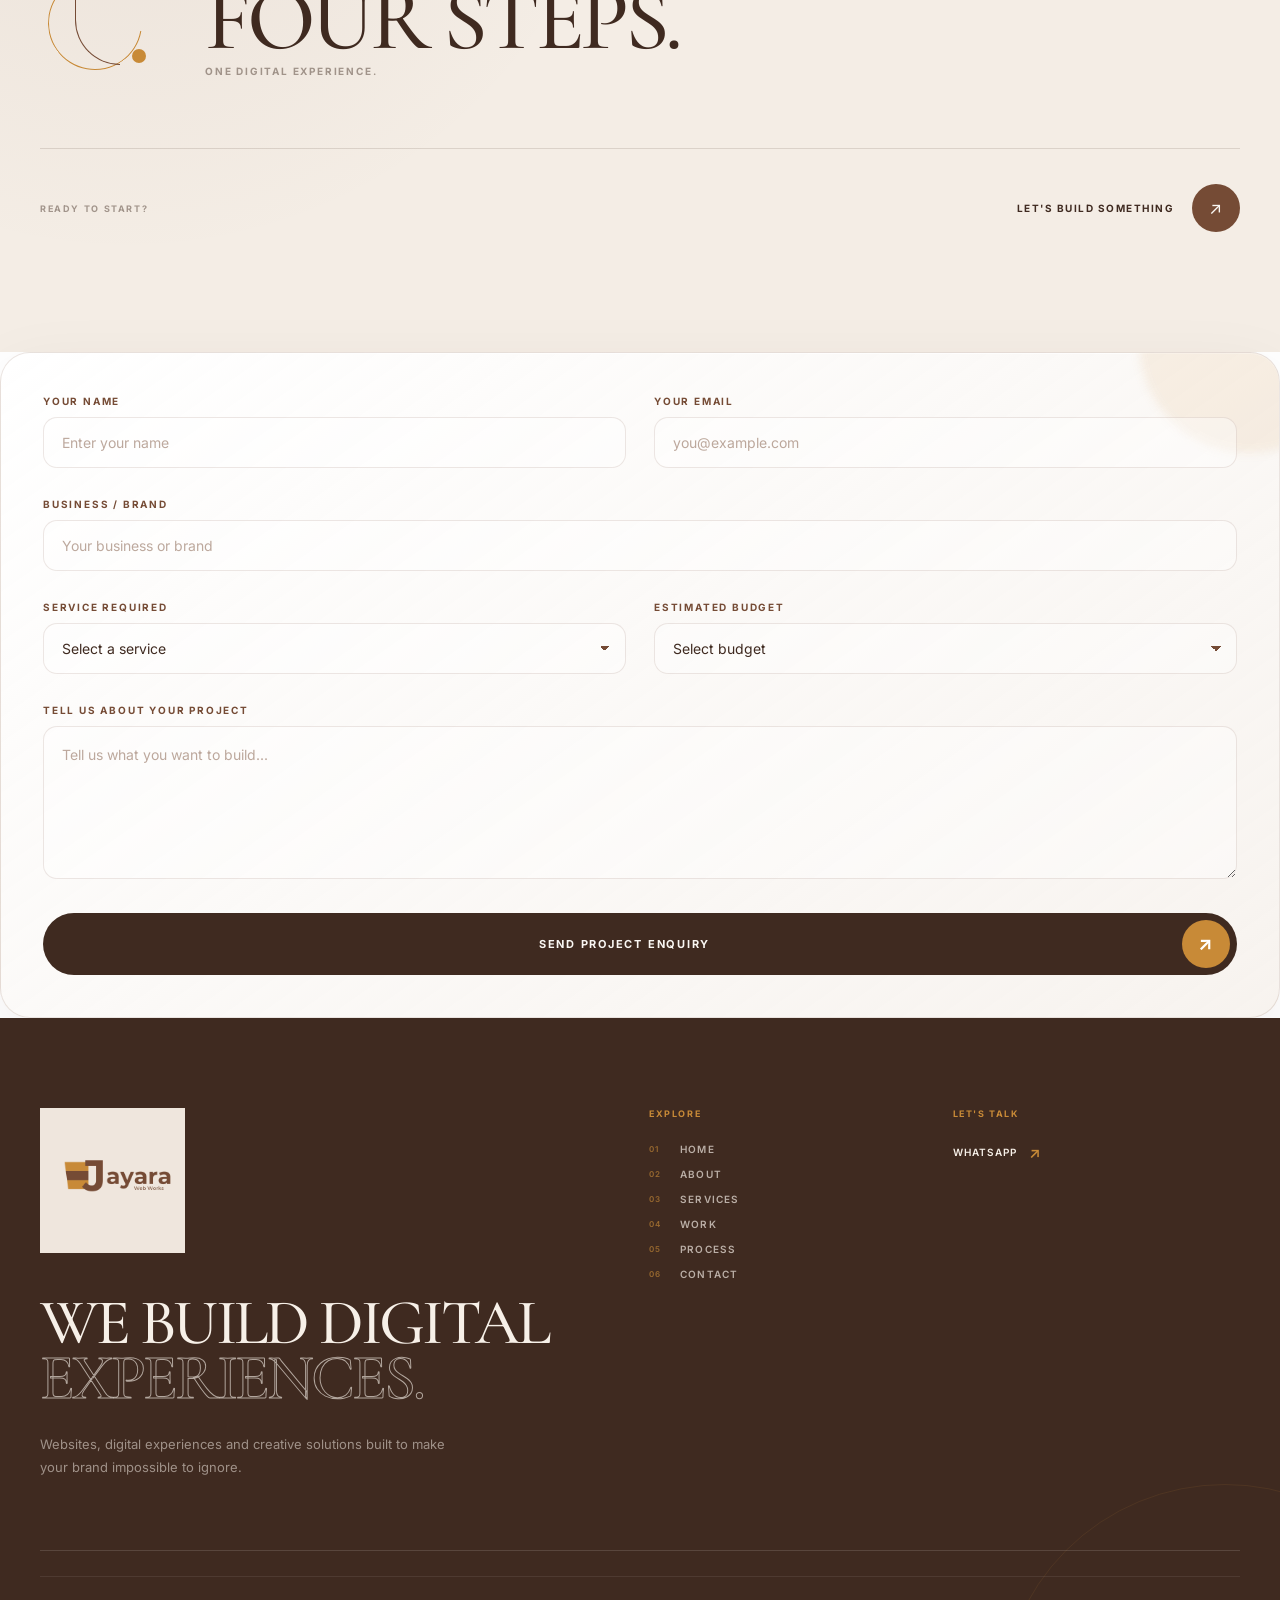
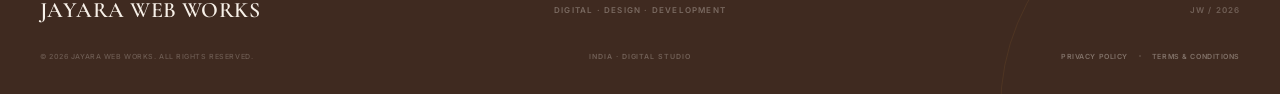
==== commit cc39b55d: "Update index.html" ====
--- a/index.html
+++ b/index.html
@@ -1477,13 +1477,7 @@
                     <span>↗</span>
                 </a>
 
-                <a
-                    href="mailto:jayarawebworks@gmail.com"
-                    class="footer-email"
-                >
-                    jayarawebworks@gmail.com
-                </a>
-
+               
             </div>
 
         </div>
--- a/footer.css
+++ b/footer.css
@@ -1,7 +1,7 @@
 /* =========================================================
    JAYARA WEB WORKS
-   FOOTER CSS
-   Desktop + Tablet + Mobile
+   FOOTER.CSS
+   Desktop + Laptop + Tablet + Mobile
 ========================================================= */
 
 
@@ -10,18 +10,19 @@
 ========================================================= */
 
 :root {
+    --footer-bg: #3f2a20;
+    --footer-bg-deep: #332119;
+
     --footer-cream: #f7f0e8;
     --footer-cream-soft: #efe6dd;
 
-    --footer-brown: #754b35;
-    --footer-dark: #3f2a20;
-
     --footer-gold: #c88a37;
     --footer-gold-light: #d9a45b;
 
-    --footer-muted: #806b5e;
-
-    --footer-border: rgba(63, 42, 32, 0.16);
+    --footer-muted: #a89588;
+
+    --footer-border: rgba(247, 240, 232, 0.14);
+    --footer-border-soft: rgba(247, 240, 232, 0.08);
 }
 
 
@@ -35,7 +36,8 @@
     width: 100%;
     max-width: 100%;
 
-    background: var(--footer-dark);
+    background: var(--footer-bg);
+
     color: var(--footer-cream);
 
     overflow: hidden;
@@ -48,103 +50,103 @@
    FOOTER CONTAINER
 ========================================================= */
 
-.jw-footer-container {
+.jw-footer .footer-container {
     width: min(1200px, calc(100% - 80px));
     max-width: 1200px;
 
     margin: 0 auto;
-    padding: 90px 0 30px;
-}
-
-
-/* =========================================================
-   TOP FOOTER GRID
-========================================================= */
-
-.jw-footer-top {
+
+    padding: 90px 0 28px;
+}
+
+
+/* =========================================================
+   FOOTER TOP
+========================================================= */
+
+.jw-footer .footer-top {
     display: grid;
 
     grid-template-columns:
-        minmax(280px, 1.5fr)
-        minmax(160px, 0.7fr)
-        minmax(220px, 0.9fr);
-
-    gap: 70px;
-
-    padding-bottom: 75px;
-
-    border-bottom: 1px solid
-        rgba(247, 240, 232, 0.14);
-}
-
-
-/* =========================================================
-   BRAND COLUMN
-========================================================= */
-
-.jw-footer-brand {
+        minmax(0, 1.5fr)
+        minmax(150px, 0.65fr)
+        minmax(190px, 0.8fr);
+
+    column-gap: 70px;
+
+    padding-bottom: 70px;
+
+    border-bottom: 1px solid var(--footer-border);
+}
+
+
+/* =========================================================
+   BRAND
+========================================================= */
+
+.jw-footer .footer-brand {
     min-width: 0;
-}
-
-
-.jw-footer-logo {
+    width: 100%;
+}
+
+
+.jw-footer .footer-logo {
     display: inline-flex;
 
-    align-items: center;
-    justify-content: center;
-
     width: 145px;
+
+    text-decoration: none;
+}
+
+
+.jw-footer .footer-logo img {
+    display: block;
+
+    width: 145px;
+    max-width: 100%;
     height: auto;
-
-    text-decoration: none;
-}
-
-
-.jw-footer-logo img {
+}
+
+
+/* =========================================================
+   TAGLINE
+========================================================= */
+
+.jw-footer .footer-tagline {
+    width: 100%;
+    max-width: 600px;
+
+    margin: 38px 0 0;
+
+    font-family: "Cormorant Garamond", serif;
+
+    font-size: clamp(48px, 5vw, 72px);
+
+    font-weight: 500;
+
+    line-height: 0.86;
+
+    letter-spacing: -0.045em;
+
+    color: var(--footer-cream);
+}
+
+
+.jw-footer .footer-tagline span {
     display: block;
 
-    width: 100%;
-    max-width: 145px;
-    height: auto;
-}
-
-
-/* =========================================================
-   FOOTER TAGLINE
-========================================================= */
-
-.jw-footer-tagline {
-    margin: 38px 0 0;
-
-    max-width: 560px;
-
-    font-family: "Cormorant Garamond", serif;
-
-    font-size: clamp(42px, 4.5vw, 68px);
-    font-weight: 500;
-
-    line-height: 0.88;
-    letter-spacing: -0.045em;
-
-    color: var(--footer-cream);
-}
-
-
-.jw-footer-tagline span {
-    display: block;
-
     color: transparent;
 
     -webkit-text-stroke: 1px
-        rgba(247, 240, 232, 0.65);
-}
-
-
-/* =========================================================
-   FOOTER DESCRIPTION
-========================================================= */
-
-.jw-footer-description {
+        rgba(247, 240, 232, 0.62);
+}
+
+
+/* =========================================================
+   DESCRIPTION
+========================================================= */
+
+.jw-footer .footer-description {
     width: 100%;
     max-width: 430px;
 
@@ -153,29 +155,37 @@
     font-family: "Inter", sans-serif;
 
     font-size: 13px;
+
     line-height: 1.8;
 
-    color: rgba(247, 240, 232, 0.58);
-}
-
-
-/* =========================================================
-   FOOTER COLUMNS
-========================================================= */
-
-.jw-footer-column {
+    color: rgba(247, 240, 232, 0.52);
+}
+
+
+/* =========================================================
+   NAVIGATION
+========================================================= */
+
+.jw-footer .footer-navigation {
+    display: flex;
+
+    flex-direction: column;
+
+    align-items: flex-start;
+
     min-width: 0;
 }
 
 
-.jw-footer-label {
+.jw-footer .footer-label {
     display: block;
 
-    margin-bottom: 25px;
+    margin-bottom: 24px;
 
     font-family: "Inter", sans-serif;
 
     font-size: 9px;
+
     font-weight: 700;
 
     letter-spacing: 0.18em;
@@ -184,41 +194,30 @@
 }
 
 
-/* =========================================================
-   FOOTER LINKS
-========================================================= */
-
-.jw-footer-links {
+.jw-footer .footer-navigation a {
+    position: relative;
+
     display: flex;
 
-    flex-direction: column;
+    align-items: center;
 
     gap: 13px;
 
-    margin: 0;
-    padding: 0;
-
-    list-style: none;
-}
-
-
-.jw-footer-links a {
-    position: relative;
-
-    display: inline-flex;
-
     width: fit-content;
 
-    color: rgba(247, 240, 232, 0.72);
+    margin-bottom: 13px;
+
+    color: rgba(247, 240, 232, 0.67);
 
     text-decoration: none;
 
     font-family: "Inter", sans-serif;
 
-    font-size: 11px;
+    font-size: 10px;
+
     font-weight: 600;
 
-    letter-spacing: 0.08em;
+    letter-spacing: 0.12em;
 
     transition:
         color 0.3s ease,
@@ -226,12 +225,23 @@
 }
 
 
-.jw-footer-links a::before {
+.jw-footer .footer-navigation a span {
+    min-width: 18px;
+
+    font-size: 8px;
+
+    color: rgba(200, 138, 55, 0.65);
+
+    letter-spacing: 0.08em;
+}
+
+
+.jw-footer .footer-navigation a::before {
     content: "";
 
     position: absolute;
 
-    left: -15px;
+    left: -16px;
     top: 50%;
 
     width: 5px;
@@ -245,19 +255,18 @@
 
     transform-origin: right;
 
-    transition:
-        transform 0.3s ease;
-}
-
-
-.jw-footer-links a:hover {
+    transition: transform 0.3s ease;
+}
+
+
+.jw-footer .footer-navigation a:hover {
     color: var(--footer-cream);
 
-    transform: translateX(8px);
-}
-
-
-.jw-footer-links a:hover::before {
+    transform: translateX(7px);
+}
+
+
+.jw-footer .footer-navigation a:hover::before {
     transform:
         translateY(-50%)
         scaleX(1);
@@ -267,58 +276,79 @@
 
 
 /* =========================================================
-   CONTACT COLUMN
-========================================================= */
-
-.jw-footer-contact {
+   CONTACT
+========================================================= */
+
+.jw-footer .footer-contact {
     display: flex;
 
     flex-direction: column;
 
-    gap: 18px;
-}
-
-
-.jw-footer-contact-item {
+    align-items: flex-start;
+
+    min-width: 0;
+}
+
+
+.jw-footer .footer-contact .footer-label {
+    margin-bottom: 24px;
+}
+
+
+.jw-footer .footer-whatsapp,
+.jw-footer .footer-email {
     display: flex;
 
-    flex-direction: column;
-
-    gap: 5px;
-}
-
-
-.jw-footer-contact-label {
+    align-items: center;
+
+    gap: 12px;
+
+    width: fit-content;
+
+    max-width: 100%;
+
+    color: var(--footer-cream);
+
+    text-decoration: none;
+
     font-family: "Inter", sans-serif;
 
-    font-size: 8px;
-    font-weight: 700;
-
-    letter-spacing: 0.16em;
-
-    color: rgba(247, 240, 232, 0.32);
-}
-
-
-.jw-footer-contact a {
-    width: fit-content;
-
-    color: var(--footer-cream);
-
-    text-decoration: none;
-
-    font-family: "Inter", sans-serif;
-
-    font-size: 12px;
-    font-weight: 500;
+    font-size: 10px;
+
+    font-weight: 600;
+
+    letter-spacing: 0.10em;
 
     transition:
-        color 0.3s ease;
-}
-
-
-.jw-footer-contact a:hover {
+        color 0.3s ease,
+        transform 0.3s ease;
+}
+
+
+.jw-footer .footer-whatsapp {
+    margin-bottom: 17px;
+}
+
+
+.jw-footer .footer-whatsapp span {
+    font-size: 15px;
+
+    color: var(--footer-gold);
+
+    transition: transform 0.3s ease;
+}
+
+
+.jw-footer .footer-whatsapp:hover,
+.jw-footer .footer-email:hover {
     color: var(--footer-gold-light);
+
+    transform: translateX(4px);
+}
+
+
+.jw-footer .footer-whatsapp:hover span {
+    transform: translate(3px, -3px);
 }
 
 
@@ -326,149 +356,171 @@
    BRAND STRIP
 ========================================================= */
 
-.jw-footer-brand-strip {
+.jw-footer .footer-brand-strip {
     width: 100%;
 
-    padding: 25px 0 22px;
-}
-
-
-.jw-footer-brand-line {
+    padding: 25px 0 20px;
+}
+
+
+.jw-footer .footer-brand-line {
     width: 100%;
     height: 1px;
 
-    background:
-        rgba(247, 240, 232, 0.12);
-
     margin-bottom: 20px;
-}
-
-
-.jw-footer-brand-row {
+
+    background: var(--footer-border-soft);
+}
+
+
+.jw-footer .footer-brand-row {
     display: grid;
 
     grid-template-columns: 1fr auto 1fr;
 
     align-items: center;
 
+    gap: 25px;
+
+    width: 100%;
+
+    min-width: 0;
+}
+
+
+.jw-footer .footer-brand-name {
+    min-width: 0;
+
+    font-family: "Cormorant Garamond", serif;
+
+    font-size: 22px;
+
+    font-weight: 600;
+
+    letter-spacing: 0.02em;
+
+    color: var(--footer-cream);
+}
+
+
+.jw-footer .footer-brand-slogan {
+    font-family: "Inter", sans-serif;
+
+    font-size: 8px;
+
+    font-weight: 600;
+
+    letter-spacing: 0.15em;
+
+    color: rgba(247, 240, 232, 0.32);
+
+    text-align: center;
+
+    white-space: nowrap;
+}
+
+
+.jw-footer .footer-brand-code {
+    font-family: "Inter", sans-serif;
+
+    font-size: 8px;
+
+    font-weight: 600;
+
+    letter-spacing: 0.14em;
+
+    color: rgba(247, 240, 232, 0.27);
+
+    text-align: right;
+}
+
+
+/* =========================================================
+   FOOTER BOTTOM
+========================================================= */
+
+.jw-footer .footer-bottom {
+    display: grid;
+
+    grid-template-columns: 1fr auto 1fr;
+
+    align-items: center;
+
     gap: 20px;
 
-    width: 100%;
-}
-
-
-.jw-footer-brand-name {
-    font-family: "Cormorant Garamond", serif;
-
-    font-size: 21px;
+    padding-top: 5px;
+
+    min-width: 0;
+}
+
+
+.jw-footer .footer-copy {
+    font-family: "Inter", sans-serif;
+
+    font-size: 7px;
+
+    font-weight: 500;
+
+    letter-spacing: 0.08em;
+
+    color: rgba(247, 240, 232, 0.25);
+}
+
+
+.jw-footer .footer-location {
+    font-family: "Inter", sans-serif;
+
+    font-size: 7px;
+
     font-weight: 600;
 
-    letter-spacing: 0.02em;
-
-    color: var(--footer-cream);
-}
-
-
-.jw-footer-brand-slogan {
+    letter-spacing: 0.13em;
+
+    color: rgba(247, 240, 232, 0.27);
+
+    text-align: center;
+}
+
+
+/* =========================================================
+   LEGAL
+========================================================= */
+
+.jw-footer .footer-legal {
+    display: flex;
+
+    align-items: center;
+
+    justify-content: flex-end;
+
+    gap: 10px;
+
+    min-width: 0;
+}
+
+
+.jw-footer .footer-legal a {
+    position: relative;
+
+    color: rgba(247, 240, 232, 0.36);
+
+    text-decoration: none;
+
     font-family: "Inter", sans-serif;
 
-    font-size: 8px;
+    font-size: 7px;
+
     font-weight: 600;
 
-    letter-spacing: 0.16em;
-
-    color: rgba(247, 240, 232, 0.38);
-
-    text-align: center;
-}
-
-
-.jw-footer-brand-code {
-    font-family: "Inter", sans-serif;
-
-    font-size: 8px;
-    font-weight: 600;
-
-    letter-spacing: 0.15em;
-
-    color: rgba(247, 240, 232, 0.30);
-
-    text-align: right;
-}
-
-
-/* =========================================================
-   FOOTER BOTTOM
-========================================================= */
-
-.jw-footer-bottom {
-    display: flex;
-
-    align-items: center;
-    justify-content: space-between;
-
-    gap: 30px;
-
-    padding-top: 22px;
-}
-
-
-.jw-footer-copy {
-    font-family: "Inter", sans-serif;
-
-    font-size: 8px;
-    font-weight: 500;
-
     letter-spacing: 0.08em;
 
-    color: rgba(247, 240, 232, 0.28);
-}
-
-
-.jw-footer-location {
-    font-family: "Inter", sans-serif;
-
-    font-size: 8px;
-    font-weight: 600;
-
-    letter-spacing: 0.14em;
-
-    color: rgba(247, 240, 232, 0.32);
-}
-
-
-/* =========================================================
-   LEGAL LINKS
-========================================================= */
-
-.jw-footer-legal {
-    display: flex;
-
-    align-items: center;
-
-    gap: 12px;
-}
-
-
-.jw-footer-legal a {
-    position: relative;
-
-    color: rgba(247, 240, 232, 0.40);
-
-    text-decoration: none;
-
-    font-family: "Inter", sans-serif;
-
-    font-size: 8px;
-    font-weight: 600;
-
-    letter-spacing: 0.10em;
+    white-space: nowrap;
 
     transition: color 0.3s ease;
 }
 
 
-.jw-footer-legal a::after {
+.jw-footer .footer-legal a::after {
     content: "";
 
     position: absolute;
@@ -485,43 +537,43 @@
 
     transform-origin: right;
 
-    transition:
-        transform 0.3s ease;
-}
-
-
-.jw-footer-legal a:hover {
+    transition: transform 0.3s ease;
+}
+
+
+.jw-footer .footer-legal a:hover {
     color: var(--footer-gold-light);
 }
 
 
-.jw-footer-legal a:hover::after {
+.jw-footer .footer-legal a:hover::after {
     transform: scaleX(1);
 
     transform-origin: left;
 }
 
 
-.jw-footer-legal span {
-    color: rgba(247, 240, 232, 0.18);
-}
-
-
-/* =========================================================
-   DECORATIVE BRAND SHAPE
-========================================================= */
-
-.jw-footer-shape {
+.jw-footer .footer-legal > span {
+    color: rgba(247, 240, 232, 0.16);
+}
+
+
+/* =========================================================
+   DECORATIVE BRAND CIRCLE
+========================================================= */
+
+.jw-footer::after {
+    content: "";
+
     position: absolute;
 
-    right: -130px;
-    bottom: -180px;
-
-    width: 360px;
-    height: 360px;
-
-    border: 1px solid
-        rgba(200, 138, 55, 0.16);
+    right: -170px;
+    bottom: -240px;
+
+    width: 450px;
+    height: 450px;
+
+    border: 1px solid rgba(200, 138, 55, 0.11);
 
     border-radius: 50%;
 
@@ -531,35 +583,26 @@
 }
 
 
-.jw-footer-shape::before {
-    content: "";
-
-    position: absolute;
-
-    inset: 35px;
-
-    border: 1px solid
-        rgba(200, 138, 55, 0.10);
-
-    border-radius: 50%;
-}
-
-
-.jw-footer-shape::after {
-    content: "";
-
-    position: absolute;
-
-    top: 50%;
-    left: -80px;
-
-    width: 180px;
-    height: 1px;
-
-    background:
-        rgba(200, 138, 55, 0.18);
-
-    transform: rotate(-35deg);
+/* =========================================================
+   LAPTOP
+========================================================= */
+
+@media (max-width: 1200px) {
+
+    .jw-footer .footer-container {
+        width: calc(100% - 60px);
+    }
+
+
+    .jw-footer .footer-top {
+        column-gap: 45px;
+    }
+
+
+    .jw-footer .footer-tagline {
+        font-size: clamp(46px, 5vw, 65px);
+    }
+
 }
 
 
@@ -567,41 +610,61 @@
    TABLET
 ========================================================= */
 
-@media (max-width: 1000px) {
-
-    .jw-footer-container {
-        width: calc(100% - 60px);
-
-        padding-top: 75px;
-    }
-
-
-    .jw-footer-top {
+@media (max-width: 900px) {
+
+    .jw-footer .footer-container {
+        width: calc(100% - 50px);
+
+        padding-top: 70px;
+    }
+
+
+    .jw-footer .footer-top {
         grid-template-columns:
-            1.2fr
-            0.8fr;
-
-        gap: 55px;
-    }
-
-
-    .jw-footer-brand {
+            1fr 1fr;
+
+        gap: 50px;
+
+        padding-bottom: 55px;
+    }
+
+
+    .jw-footer .footer-brand {
         grid-column: 1 / -1;
     }
 
 
-    .jw-footer-tagline {
+    .jw-footer .footer-tagline {
         max-width: 650px;
     }
 
 
-    .jw-footer-brand-row {
+    .jw-footer .footer-brand-row {
         grid-template-columns: 1fr auto;
     }
 
 
-    .jw-footer-brand-slogan {
+    .jw-footer .footer-brand-slogan {
         display: none;
+    }
+
+
+    .jw-footer .footer-bottom {
+        grid-template-columns: 1fr 1fr;
+    }
+
+
+    .jw-footer .footer-location {
+        text-align: right;
+    }
+
+
+    .jw-footer .footer-legal {
+        grid-column: 1 / -1;
+
+        justify-content: flex-start;
+
+        padding-top: 8px;
     }
 
 }
@@ -621,26 +684,26 @@
     }
 
 
-    .jw-footer-container {
+    .jw-footer .footer-container {
         width: calc(100% - 36px);
         max-width: 100%;
 
         margin: 0 auto;
 
-        padding: 60px 0 25px;
+        padding: 55px 0 24px;
     }
 
 
     /* -----------------------------------------
-       TOP GRID
+       TOP
     ----------------------------------------- */
 
-    .jw-footer-top {
+    .jw-footer .footer-top {
         display: flex;
 
         flex-direction: column;
 
-        gap: 45px;
+        gap: 42px;
 
         padding-bottom: 45px;
     }
@@ -650,80 +713,104 @@
        BRAND
     ----------------------------------------- */
 
-    .jw-footer-brand {
+    .jw-footer .footer-brand {
         width: 100%;
         max-width: 100%;
-    }
-
-
-    .jw-footer-logo {
+
+        min-width: 0;
+    }
+
+
+    .jw-footer .footer-logo {
         width: 125px;
     }
 
 
-    .jw-footer-logo img {
+    .jw-footer .footer-logo img {
         width: 125px;
-        max-width: 125px;
-    }
-
-
-    .jw-footer-tagline {
+    }
+
+
+    /*
+       IMPORTANT:
+       This prevents the old one-letter-per-line
+       problem.
+    */
+
+    .jw-footer .footer-tagline {
+        display: block;
+
         width: 100%;
         max-width: 100%;
 
-        margin-top: 28px;
-
-        font-size: clamp(42px, 13vw, 64px);
-
-        line-height: 0.88;
-
-        letter-spacing: -0.04em;
-    }
-
-
-    .jw-footer-tagline span {
+        margin-top: 30px;
+
+        font-size: clamp(43px, 13vw, 62px);
+
+        line-height: 0.87;
+
+        letter-spacing: -0.045em;
+
+        white-space: normal;
+
+        word-break: normal;
+
+        overflow-wrap: normal;
+    }
+
+
+    .jw-footer .footer-tagline span {
         display: block;
 
-        white-space: normal;
-    }
-
-
-    .jw-footer-description {
         width: 100%;
-        max-width: 330px;
-
-        margin-top: 22px;
-
-        font-size: 11px;
+
+        white-space: nowrap;
+
+        word-break: normal;
+
+        overflow-wrap: normal;
+    }
+
+
+    .jw-footer .footer-description {
+        width: 100%;
+        max-width: 320px;
+
+        margin-top: 23px;
+
+        font-size: 10.5px;
 
         line-height: 1.75;
     }
 
 
     /* -----------------------------------------
-       COLUMNS
+       NAVIGATION
     ----------------------------------------- */
 
-    .jw-footer-column {
+    .jw-footer .footer-navigation {
         width: 100%;
-        max-width: 100%;
-    }
-
-
-    .jw-footer-label {
-        margin-bottom: 18px;
+    }
+
+
+    .jw-footer .footer-label {
+        margin-bottom: 19px;
 
         font-size: 8px;
     }
 
 
-    .jw-footer-links {
+    .jw-footer .footer-navigation a {
+        margin-bottom: 13px;
+
+        font-size: 10px;
+
         gap: 12px;
     }
 
 
-    .jw-footer-links a {
-        font-size: 10px;
+    .jw-footer .footer-navigation a span {
+        font-size: 7px;
     }
 
 
@@ -731,15 +818,19 @@
        CONTACT
     ----------------------------------------- */
 
-    .jw-footer-contact {
-        gap: 16px;
-    }
-
-
-    .jw-footer-contact a {
-        font-size: 11px;
-
-        word-break: normal;
+    .jw-footer .footer-contact {
+        width: 100%;
+
+        min-width: 0;
+    }
+
+
+    .jw-footer .footer-whatsapp,
+    .jw-footer .footer-email {
+        max-width: 100%;
+
+        font-size: 10px;
+
         overflow-wrap: anywhere;
     }
 
@@ -748,40 +839,48 @@
        BRAND STRIP
     ----------------------------------------- */
 
-    .jw-footer-brand-strip {
+    .jw-footer .footer-brand-strip {
+        width: 100%;
+
         padding: 22px 0 18px;
     }
 
 
-    .jw-footer-brand-row {
+    .jw-footer .footer-brand-row {
         display: flex;
 
         flex-direction: column;
 
         align-items: flex-start;
 
-        gap: 10px;
-    }
-
-
-    .jw-footer-brand-name {
+        gap: 9px;
+
+        width: 100%;
+    }
+
+
+    .jw-footer .footer-brand-name {
         font-size: 19px;
-    }
-
-
-    .jw-footer-brand-slogan {
+
+        line-height: 1;
+    }
+
+
+    .jw-footer .footer-brand-slogan {
         display: block;
 
+        font-size: 7px;
+
         text-align: left;
 
+        white-space: normal;
+    }
+
+
+    .jw-footer .footer-brand-code {
         font-size: 7px;
-    }
-
-
-    .jw-footer-brand-code {
+
         text-align: left;
-
-        font-size: 7px;
     }
 
 
@@ -789,28 +888,32 @@
        BOTTOM
     ----------------------------------------- */
 
-    .jw-footer-bottom {
+    .jw-footer .footer-bottom {
         display: flex;
 
         flex-direction: column;
 
         align-items: flex-start;
 
-        gap: 14px;
-
-        padding-top: 18px;
-    }
-
-
-    .jw-footer-copy {
+        gap: 13px;
+
+        width: 100%;
+
+        padding-top: 2px;
+    }
+
+
+    .jw-footer .footer-copy {
+        font-size: 6.5px;
+
+        line-height: 1.6;
+    }
+
+
+    .jw-footer .footer-location {
         font-size: 7px;
 
-        line-height: 1.5;
-    }
-
-
-    .jw-footer-location {
-        font-size: 7px;
+        text-align: left;
     }
 
 
@@ -818,68 +921,69 @@
        LEGAL
     ----------------------------------------- */
 
-    .jw-footer-legal {
+    .jw-footer .footer-legal {
+        display: flex;
+
+        align-items: center;
+
+        justify-content: flex-start;
+
+        flex-wrap: wrap;
+
+        gap: 8px;
+
         width: 100%;
-
-        justify-content: flex-start;
-
-        flex-wrap: wrap;
-
-        gap: 8px;
-    }
-
-
-    .jw-footer-legal a {
-        font-size: 7px;
+    }
+
+
+    .jw-footer .footer-legal a {
+        font-size: 6.5px;
     }
 
 
     /* -----------------------------------------
-       DECORATIVE SHAPE
+       DECORATION
     ----------------------------------------- */
 
-    .jw-footer-shape {
-        right: -180px;
-        bottom: -160px;
-
-        width: 320px;
-        height: 320px;
-    }
-
-}
-
-
-/* =========================================================
-   SMALL PHONES
+    .jw-footer::after {
+        right: -220px;
+        bottom: -190px;
+
+        width: 360px;
+        height: 360px;
+    }
+
+}
+
+
+/* =========================================================
+   SMALL MOBILE
 ========================================================= */
 
 @media (max-width: 420px) {
 
-    .jw-footer-container {
+    .jw-footer .footer-container {
         width: calc(100% - 28px);
 
-        padding-top: 50px;
-    }
-
-
-    .jw-footer-top {
-        gap: 38px;
-    }
-
-
-    .jw-footer-tagline {
-        font-size: 43px;
-    }
-
-
-    .jw-footer-description {
-        max-width: 300px;
+        padding-top: 48px;
+    }
+
+
+    .jw-footer .footer-tagline {
+        font-size: 42px;
+
+        line-height: 0.88;
+    }
+
+
+    .jw-footer .footer-description {
+        max-width: 290px;
 
         font-size: 10px;
     }
 
 
-    .jw-footer-brand-name {
+    .jw-footer .footer-brand-name {
         font-size: 17px;
     }
 
@@ -887,14 +991,46 @@
 
 
 /* =========================================================
-   REDUCED MOTION
+   VERY SMALL PHONES
+========================================================= */
+
+@media (max-width: 360px) {
+
+    .jw-footer .footer-container {
+        width: calc(100% - 24px);
+    }
+
+
+    .jw-footer .footer-tagline {
+        font-size: 38px;
+    }
+
+
+    .jw-footer .footer-navigation a {
+        font-size: 9px;
+    }
+
+
+    .jw-footer .footer-brand-name {
+        font-size: 16px;
+    }
+
+}
+
+
+/* =========================================================
+   ACCESSIBILITY
 ========================================================= */
 
 @media (prefers-reduced-motion: reduce) {
 
-    .jw-footer-links a,
-    .jw-footer-contact a,
-    .jw-footer-legal a {
+    .jw-footer .footer-navigation a,
+    .jw-footer .footer-navigation a::before,
+    .jw-footer .footer-whatsapp,
+    .jw-footer .footer-email,
+    .jw-footer .footer-whatsapp span,
+    .jw-footer .footer-legal a,
+    .jw-footer .footer-legal a::after {
         transition: none;
     }
 
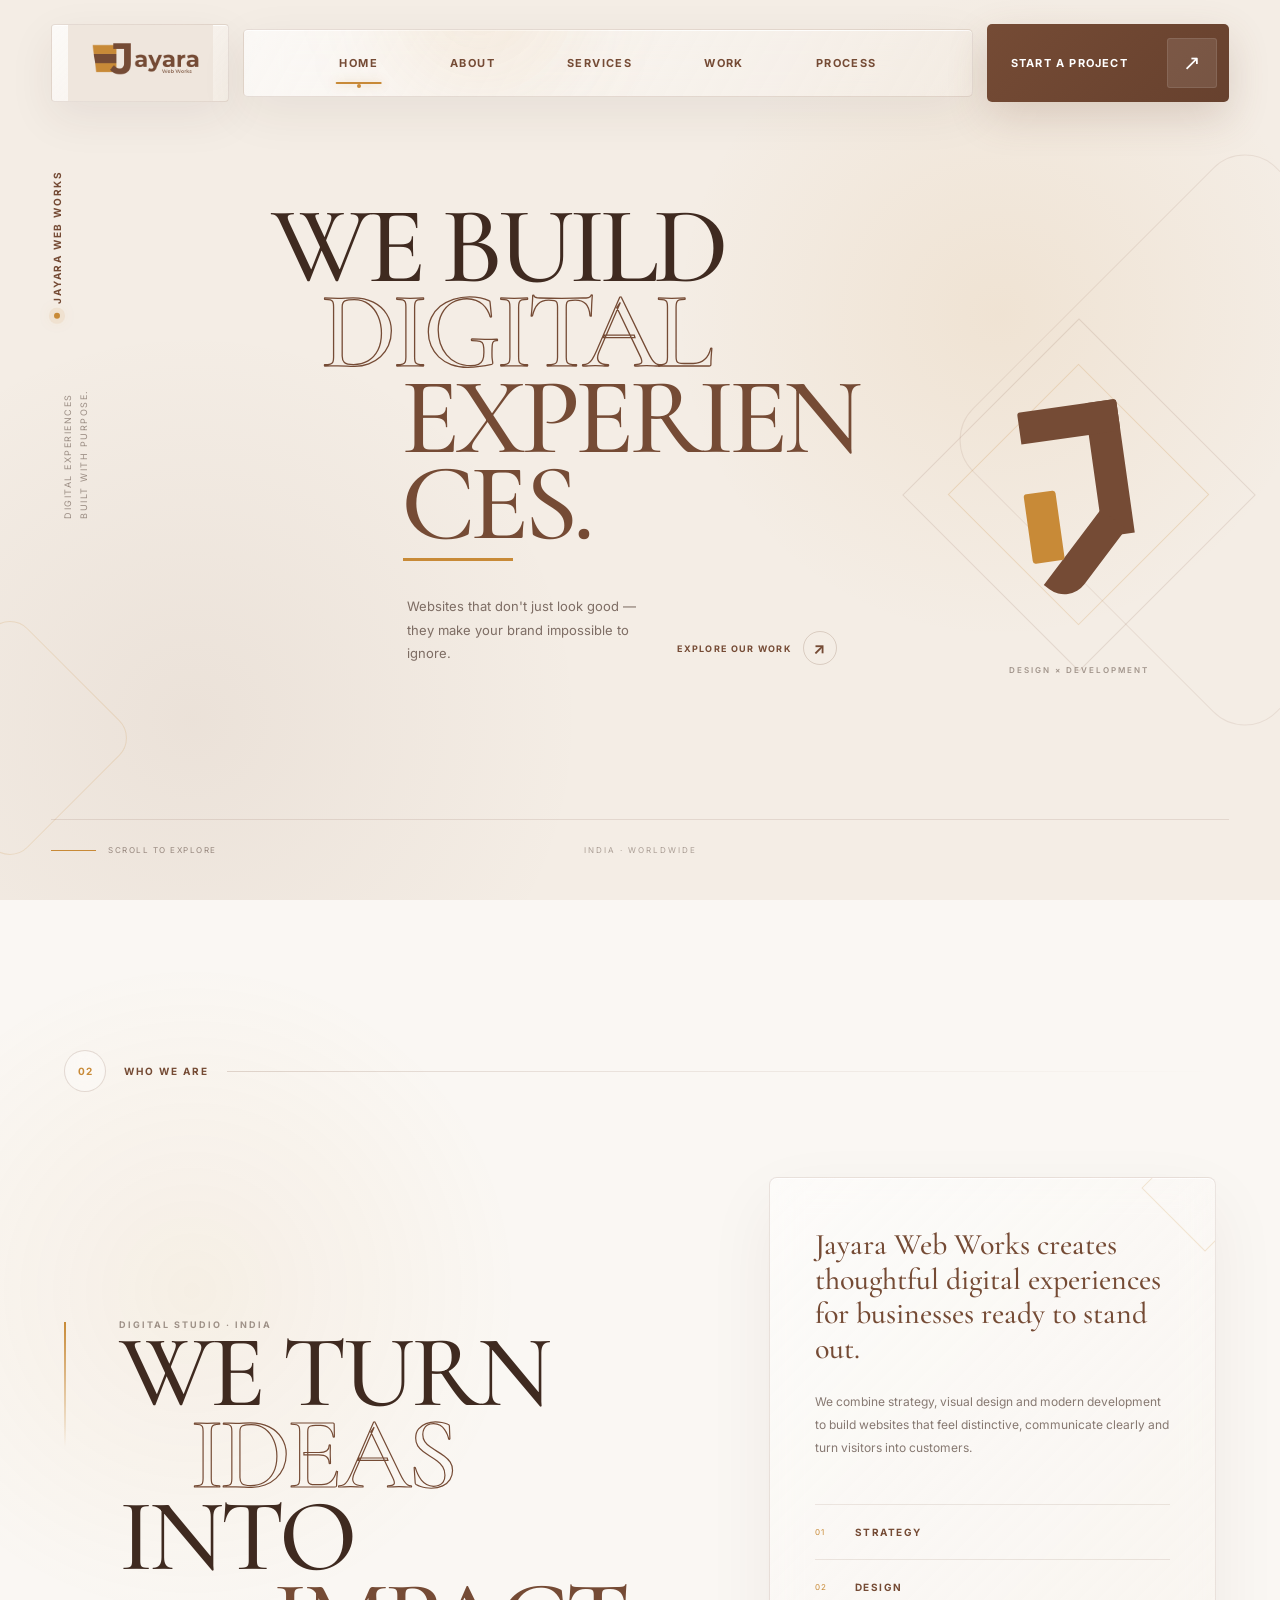
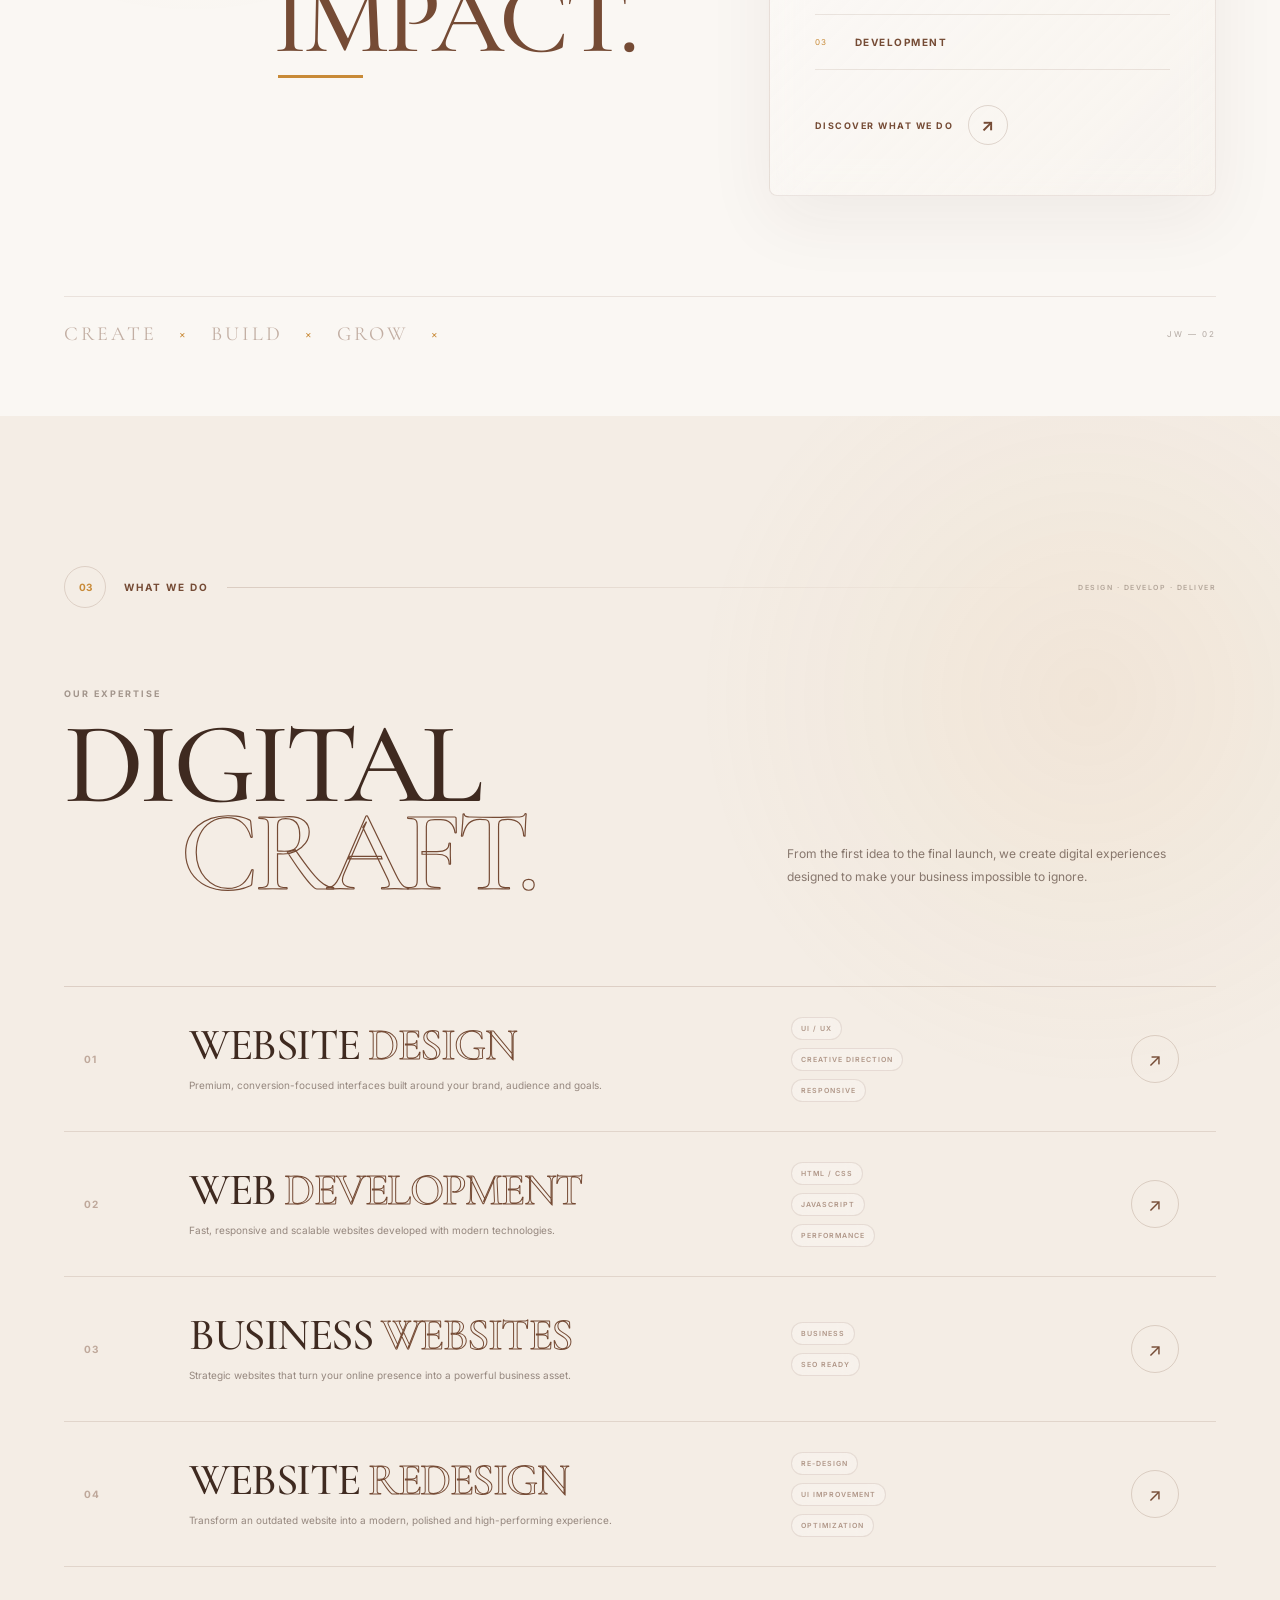
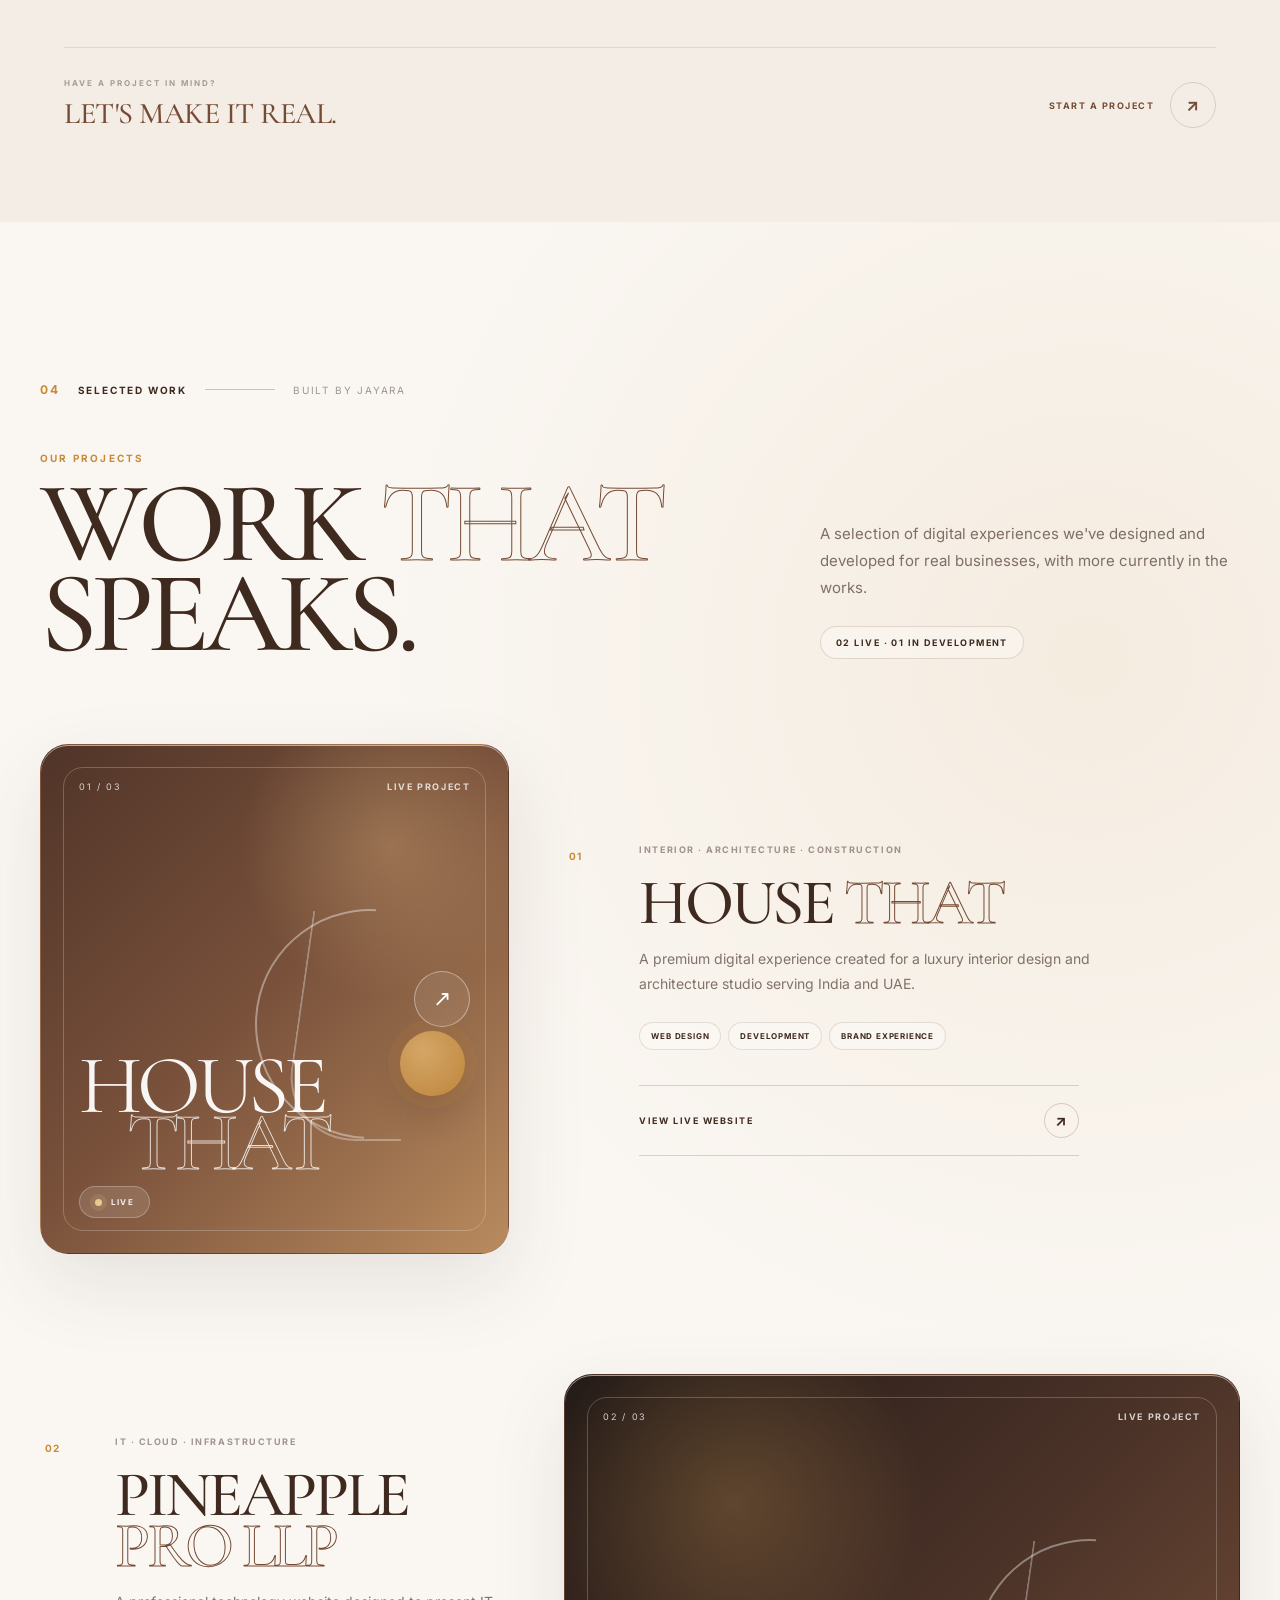
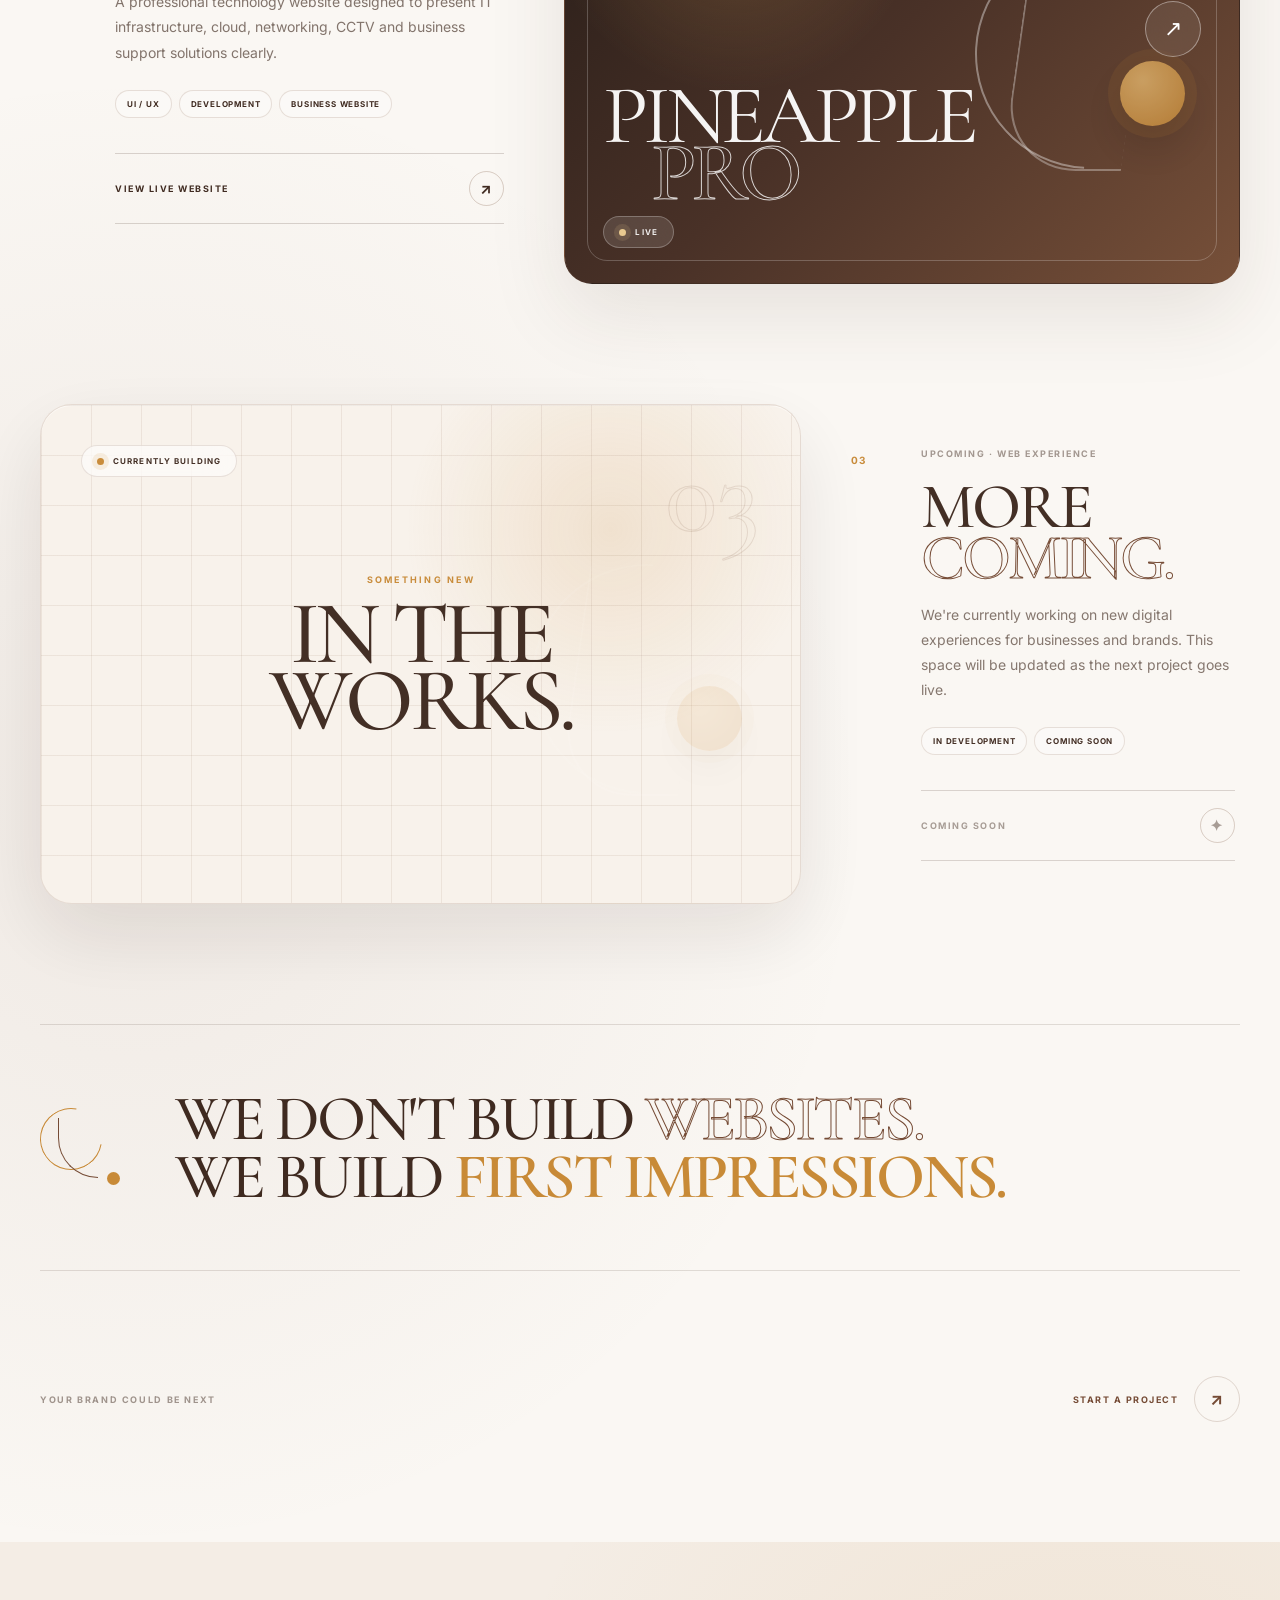
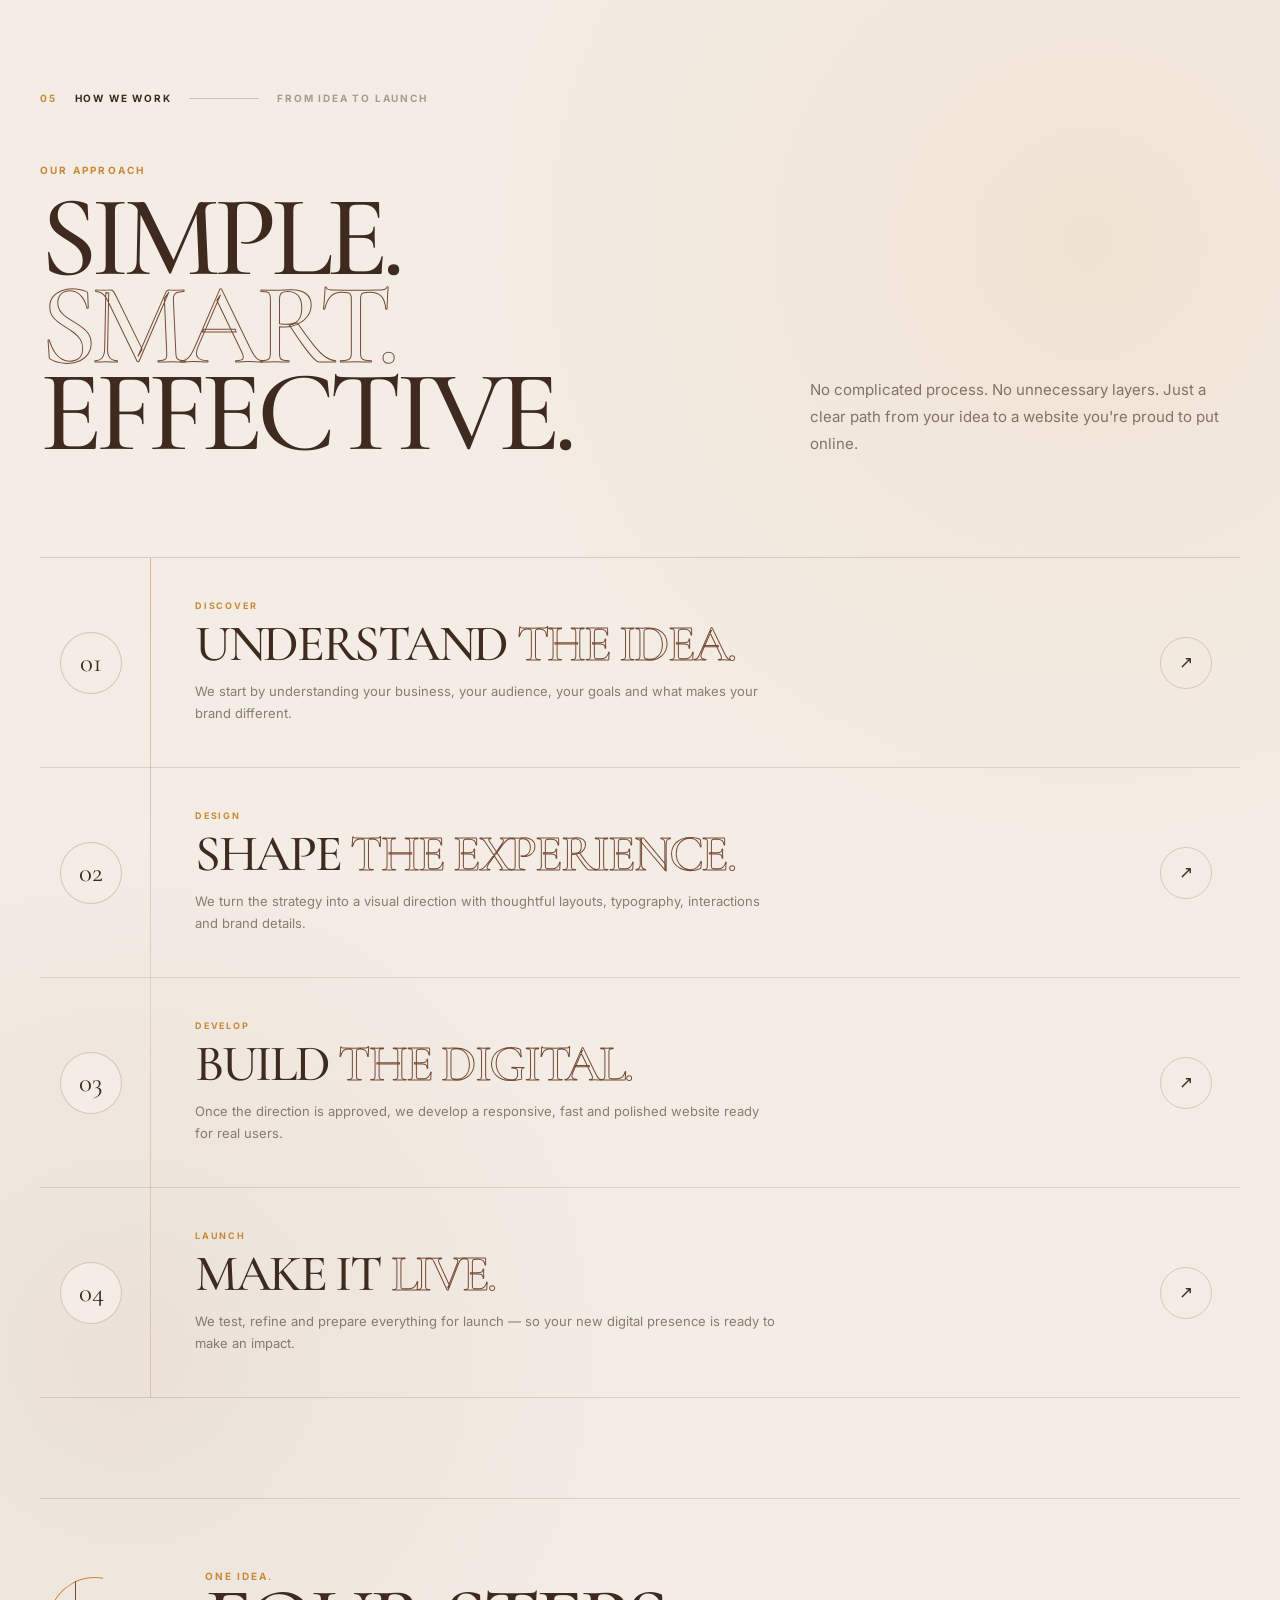
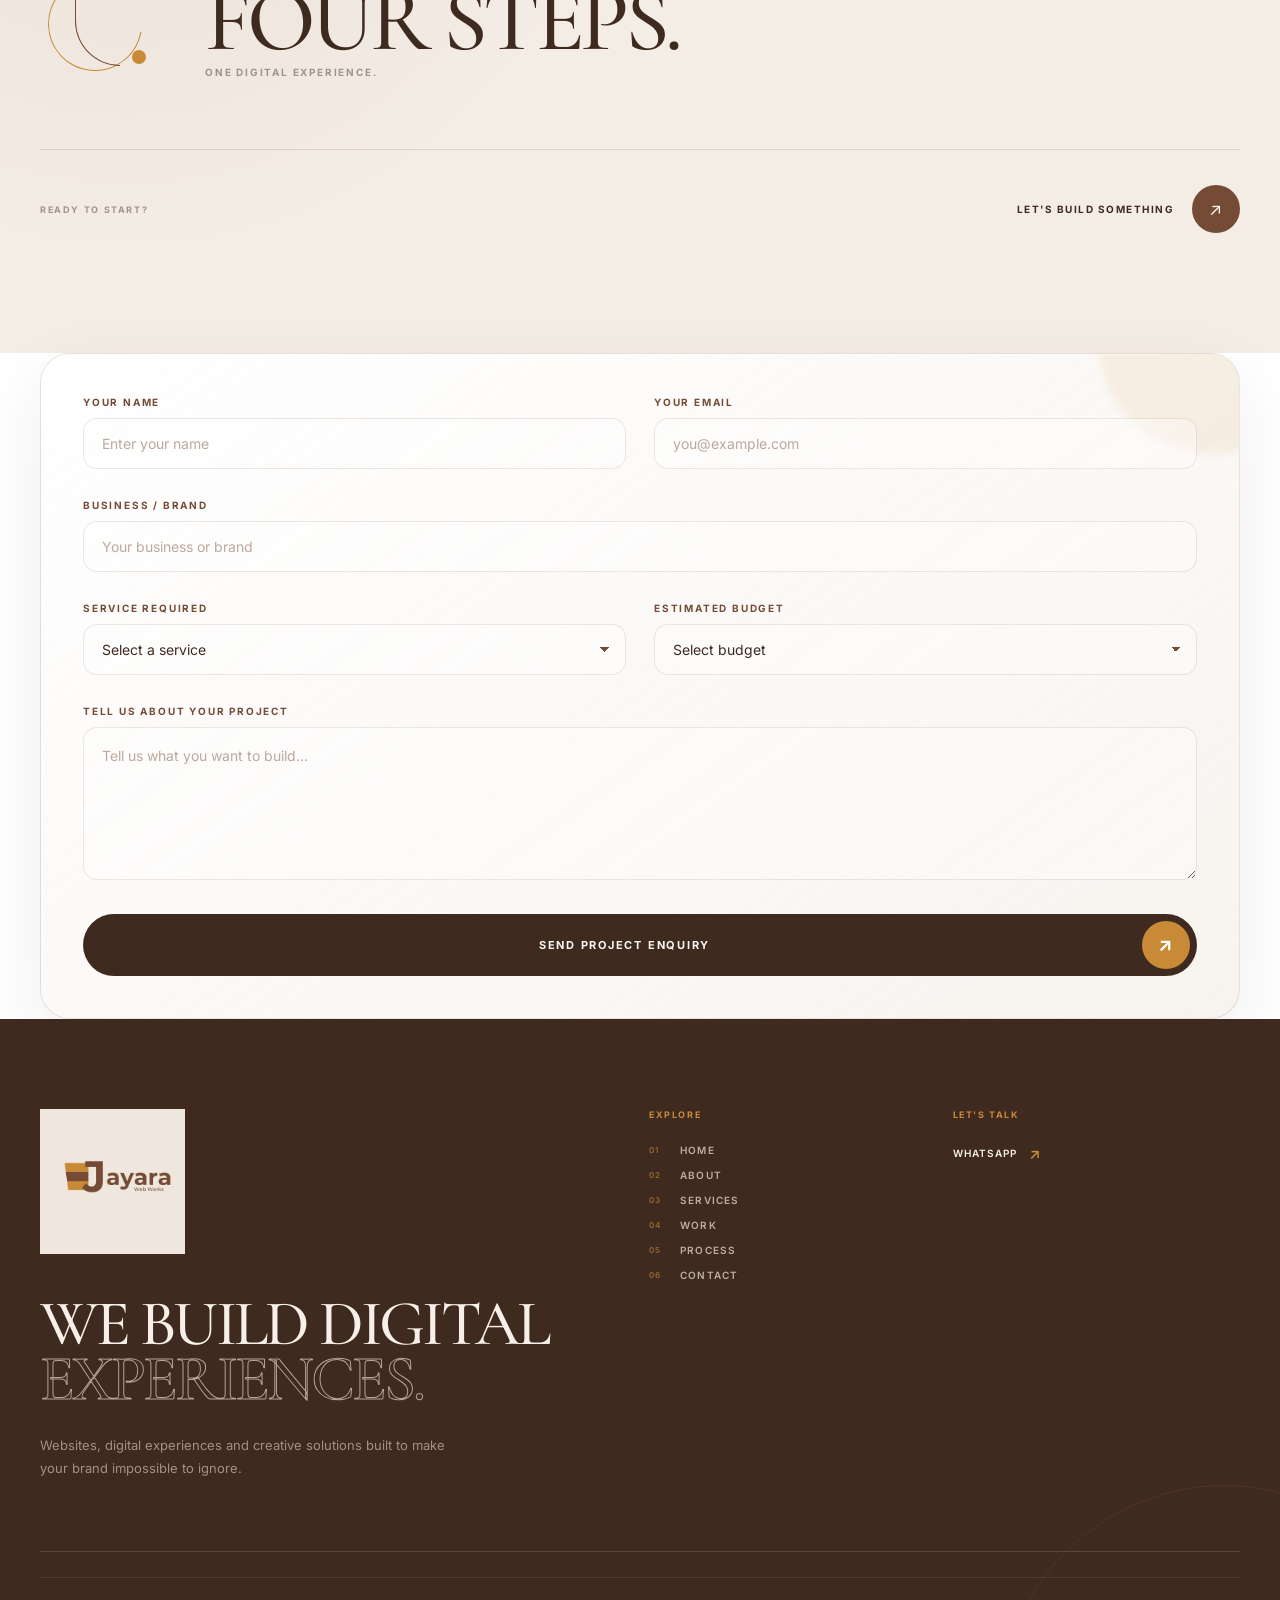
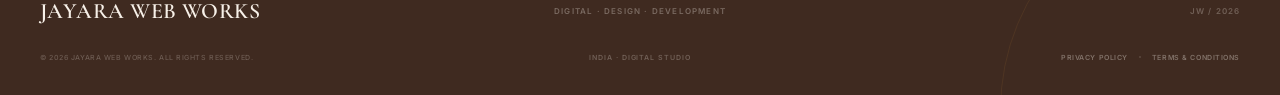
==== commit 62bd8077: "Update index.html" ====
--- a/index.html
+++ b/index.html
@@ -25,10 +25,9 @@
           rel="stylesheet">
 
     <!-- Main CSS -->
-    <link rel="stylesheet"
-          href="style.css">
-    <link rel="stylesheet" href="footer.css">
-
+    <link rel="stylesheet" href="style.css">
+<link rel="stylesheet" href="footer.css">
+<link rel="stylesheet" href="navbar-mobile.css">
 </head>
 
 
@@ -76,12 +75,14 @@
         </nav>
 
         <!-- CTA -->
-        <a href="contact-form" class="navbar-cta">
-            <span>START A PROJECT</span>
-            <span class="cta-arrow">↗</span>
-        </a>
+       <a href="#contact" class="navbar-cta">
+    <span>START A PROJECT</span>
+    <span class="cta-arrow">↗</span>
+</a>
 
     </div>
+    </header>
+
 
 
     <!-- =========================
@@ -122,11 +123,9 @@
 
         <a href="#process">PROCESS</a>
 
-        <a href="#contact">START A PROJECT ↗</a>
-
+      <a href="#contact">START A PROJECT ↗</a>
     </nav>
 
-</header>
 
 
     <!-- =========================================
@@ -597,17 +596,17 @@
 
             </div>
 
-            <a href="#contact" class="services-cta">
-
-                <span>
-                    START A PROJECT
-                </span>
-
-                <span class="services-cta-arrow">
-                    ↗
-                </span>
-
-            </a>
+           <a href="#contact" class="services-cta">
+
+    <span>
+        START A PROJECT
+    </span>
+
+    <span class="services-cta-arrow">
+        ↗
+    </span>
+
+</a>
 
         </div>
 
@@ -1050,18 +1049,17 @@
                 YOUR BRAND COULD BE NEXT
             </span>
 
-            <a href="#contact" class="work-footer-link">
-
-                <span>
-                    START A PROJECT
-                </span>
-
-                <span>
-                    ↗
-                </span>
-
-            </a>
-
+          <a href="#contact" class="services-cta">
+
+    <span>
+        START A PROJECT
+    </span>
+
+    <span class="services-cta-arrow">
+        ↗
+    </span>
+
+</a>
         </div>
 
     </div>
@@ -1301,25 +1299,28 @@
                 READY TO START?
             </span>
 
-            <a href="#contact">
-
-                <span>
-                    LET'S BUILD SOMETHING
-                </span>
-
-                <b>
-                    ↗
-                </b>
-
-            </a>
-
+           <a href="#contact">
+
+    <span>
+        LET'S BUILD SOMETHING
+    </span>
+
+    <b>
+        ↗
+    </b>
+
+</a>
         </div>
 
     </div>
 
 </section>
 
-<form class="contact-form" id="projectForm">
+<section class="contact-section" id="contact">
+
+    <div class="contact-container">
+
+        <form class="contact-form" id="projectForm">
 
     <div class="form-row">
         <div class="form-field">
@@ -1385,6 +1386,10 @@
   
 
 </form>
+            </div>
+
+</section>
+
  <!-- =====================================================
      07. FOOTER
 ===================================================== -->
@@ -1452,10 +1457,10 @@
                     PROCESS
                 </a>
 
-                <a href="#contact">
-                    <span>06</span>
-                    CONTACT
-                </a>
+               <a href="#contact">
+    <span>06</span>
+    CONTACT
+</a>
 
             </div>
 
@@ -1547,11 +1552,99 @@
     <!-- =========================================
          WEBSITE CONTENT ENDS HERE
     ========================================== -->
-
+<script>
+(function () {
+
+    function initMobileNavbar() {
+
+        const button = document.getElementById("mobileMenuBtn");
+        const menu = document.getElementById("mobileMenu");
+
+        if (!button || !menu) {
+            console.error("Jayara Mobile Navbar: elements not found");
+            return;
+        }
+
+        console.log("Jayara Mobile Navbar: loaded");
+
+        button.onclick = function (e) {
+
+            e.preventDefault();
+            e.stopPropagation();
+
+            const opened = menu.classList.contains("open");
+
+            if (opened) {
+
+                menu.classList.remove("open");
+                button.classList.remove("active");
+                document.body.classList.remove("menu-open");
+
+            } else {
+
+                menu.classList.add("open");
+                button.classList.add("active");
+                document.body.classList.add("menu-open");
+
+            }
+
+        };
+
+
+        /* Close when clicking a menu link */
+
+        const links = menu.querySelectorAll("a");
+
+        links.forEach(function (link) {
+
+            link.onclick = function () {
+
+                menu.classList.remove("open");
+                button.classList.remove("active");
+                document.body.classList.remove("menu-open");
+
+            };
+
+        });
+
+
+        /* Close with Escape */
+
+        document.addEventListener("keydown", function (e) {
+
+            if (e.key === "Escape") {
+
+                menu.classList.remove("open");
+                button.classList.remove("active");
+                document.body.classList.remove("menu-open");
+
+            }
+
+        });
+
+    }
+
+
+    if (document.readyState === "loading") {
+
+        document.addEventListener(
+            "DOMContentLoaded",
+            initMobileNavbar
+        );
+
+    } else {
+
+        initMobileNavbar();
+
+    }
+
+})();
+</script>
+
+<script src="script.js"></script>
 
     <!-- Main JavaScript -->
-    <script src="script.js"></script>
-
+   
 </body>
 
 </html>
--- a/navbar-mobile.css
+++ b/navbar-mobile.css
@@ -0,0 +1,543 @@
+/* =========================================================
+   JAYARA WEB WORKS
+   MOBILE NAVBAR
+========================================================= */
+
+
+/* =========================================================
+   DESKTOP — HIDE MOBILE NAV
+========================================================= */
+
+.navbar-mobile,
+.mobile-menu {
+    display: none;
+}
+
+
+/* =========================================================
+   MOBILE
+========================================================= */
+
+@media (max-width: 700px) {
+
+    /* -----------------------------------------
+       MAIN MOBILE NAVBAR
+    ----------------------------------------- */
+
+    .navbar-mobile {
+
+        display: flex;
+
+        position: fixed;
+
+        top: 0;
+        left: 0;
+
+        width: 100%;
+        height: 82px;
+
+        padding: 0 22px;
+
+        align-items: center;
+        justify-content: space-between;
+
+        background: rgba(247, 240, 232, 0.92);
+
+        backdrop-filter: blur(18px);
+        -webkit-backdrop-filter: blur(18px);
+
+        border-bottom: 1px solid
+            rgba(63, 42, 32, 0.10);
+
+        z-index: 10000;
+
+        box-sizing: border-box;
+    }
+
+
+    /* -----------------------------------------
+       LOGO
+    ----------------------------------------- */
+
+    .navbar-mobile .navbar-logo {
+
+        display: flex;
+
+        align-items: center;
+
+        width: 112px;
+
+        text-decoration: none;
+
+        z-index: 10002;
+    }
+
+
+    .navbar-mobile .navbar-logo img {
+
+        display: block;
+
+        width: 112px;
+        height: auto;
+
+        max-width: 100%;
+    }
+
+
+    /* -----------------------------------------
+       MENU BUTTON
+    ----------------------------------------- */
+
+    .mobile-menu-btn {
+
+        position: relative;
+
+        display: flex;
+
+        flex-direction: column;
+
+        justify-content: center;
+
+        align-items: center;
+
+        gap: 7px;
+
+        width: 48px;
+        height: 48px;
+
+        padding: 0;
+
+        border: 1px solid
+            rgba(63, 42, 32, 0.18);
+
+        border-radius: 50%;
+
+        background: rgba(247, 240, 232, 0.70);
+
+        cursor: pointer;
+
+        z-index: 10002;
+
+        -webkit-tap-highlight-color: transparent;
+
+        transition:
+            background 0.3s ease,
+            border-color 0.3s ease,
+            transform 0.3s ease;
+    }
+
+
+    .mobile-menu-btn span {
+
+        display: block;
+
+        width: 18px;
+        height: 1.5px;
+
+        background: #3f2a20;
+
+        transform-origin: center;
+
+        transition:
+            transform 0.35s ease,
+            opacity 0.25s ease;
+    }
+
+
+    /* -----------------------------------------
+       BUTTON HOVER
+    ----------------------------------------- */
+
+    .mobile-menu-btn:active {
+
+        transform: scale(0.94);
+    }
+
+
+    /* -----------------------------------------
+       HAMBURGER → X
+    ----------------------------------------- */
+
+    .mobile-menu-btn.active span:first-child {
+
+        transform:
+            translateY(4.25px)
+            rotate(45deg);
+    }
+
+
+    .mobile-menu-btn.active span:last-child {
+
+        transform:
+            translateY(-4.25px)
+            rotate(-45deg);
+    }
+
+
+    /* -----------------------------------------
+       FULL SCREEN MENU
+    ----------------------------------------- */
+
+    .mobile-menu {
+
+        display: flex;
+
+        position: fixed;
+
+        top: 0;
+        left: 0;
+
+        width: 100%;
+        height: 100svh;
+
+        padding:
+            120px
+            24px
+            40px;
+
+        box-sizing: border-box;
+
+        flex-direction: column;
+
+        justify-content: center;
+
+        gap: 0;
+
+        background: #3f2a20;
+
+        z-index: 9999;
+
+        opacity: 0;
+
+        visibility: hidden;
+
+        pointer-events: none;
+
+        transform: translateY(-12px);
+
+        transition:
+            opacity 0.35s ease,
+            visibility 0.35s ease,
+            transform 0.35s ease;
+
+        overflow-y: auto;
+    }
+
+
+    /* -----------------------------------------
+       OPEN STATE
+    ----------------------------------------- */
+
+   /* =========================================================
+   MOBILE MENU — FORCE OPEN FROM BODY STATE
+========================================================= */
+
+@media screen and (max-width: 700px) {
+
+    .mobile-menu {
+        display: flex !important;
+
+        position: fixed !important;
+
+        top: 0 !important;
+        right: 0 !important;
+        bottom: 0 !important;
+        left: 0 !important;
+
+        width: 100vw !important;
+        height: 100vh !important;
+        height: 100svh !important;
+
+        margin: 0 !important;
+        padding: 110px 24px 35px !important;
+
+        box-sizing: border-box !important;
+
+        flex-direction: column !important;
+        justify-content: center !important;
+
+        background: #3f2a20 !important;
+
+        z-index: 2147483646 !important;
+
+        opacity: 0 !important;
+        visibility: hidden !important;
+        pointer-events: none !important;
+
+        transform: translateY(-20px) !important;
+
+        overflow-y: auto !important;
+
+        transition:
+            opacity 0.3s ease,
+            transform 0.3s ease,
+            visibility 0.3s ease !important;
+    }
+
+
+    /* =========================================
+       THIS IS THE IMPORTANT PART
+    ========================================= */
+
+    body.menu-open .mobile-menu,
+    body.mobile-menu-open .mobile-menu,
+    body.menu-open.mobile-menu-open .mobile-menu {
+
+        opacity: 1 !important;
+
+        visibility: visible !important;
+
+        pointer-events: auto !important;
+
+        transform: translateY(0) !important;
+    }
+
+
+    /* =========================================
+       MENU LINKS
+    ========================================= */
+
+    .mobile-menu a {
+
+        display: flex !important;
+
+        align-items: center !important;
+
+        justify-content: space-between !important;
+
+        width: 100% !important;
+
+        padding: 18px 0 !important;
+
+        margin: 0 !important;
+
+        border-bottom: 1px solid
+            rgba(247, 240, 232, 0.15) !important;
+
+        color: #f7f0e8 !important;
+
+        text-decoration: none !important;
+
+        font-family: "Cormorant Garamond", serif !important;
+
+        font-size: 40px !important;
+
+        font-weight: 500 !important;
+
+        line-height: 1 !important;
+
+        letter-spacing: -0.02em !important;
+    }
+
+
+    .mobile-menu a::after {
+
+        content: "↗";
+
+        font-family: "Inter", sans-serif;
+
+        font-size: 18px;
+
+        color: #c88a37;
+    }
+
+
+    /* =========================================
+       KEEP NAVBAR ABOVE MENU
+    ========================================= */
+
+    .navbar-mobile {
+
+        z-index: 2147483647 !important;
+    }
+
+
+    .mobile-menu-btn {
+
+        z-index: 2147483647 !important;
+    }
+
+
+    /* =========================================
+       BODY
+    ========================================= */
+
+    body.menu-open,
+    body.mobile-menu-open {
+
+        overflow: hidden !important;
+    }
+
+}
+    /* -----------------------------------------
+       MENU LINKS
+    ----------------------------------------- */
+
+    .mobile-menu a {
+
+        position: relative;
+
+        display: flex;
+
+        align-items: center;
+
+        justify-content: space-between;
+
+        width: 100%;
+
+        padding: 17px 0;
+
+        border-bottom: 1px solid
+            rgba(247, 240, 232, 0.12);
+
+        color: #f7f0e8;
+
+        text-decoration: none;
+
+        font-family: "Cormorant Garamond", serif;
+
+        font-size: clamp(34px, 10vw, 52px);
+
+        font-weight: 500;
+
+        line-height: 1;
+
+        letter-spacing: -0.02em;
+
+        transition:
+            color 0.3s ease,
+            padding-left 0.3s ease;
+    }
+
+
+    .mobile-menu a::after {
+
+        content: "↗";
+
+        font-family: "Inter", sans-serif;
+
+        font-size: 18px;
+
+        font-weight: 400;
+
+        color: #c88a37;
+
+        transition:
+            transform 0.3s ease;
+    }
+
+
+    .mobile-menu a:hover {
+
+        color: #d9a45b;
+
+        padding-left: 8px;
+    }
+
+
+    .mobile-menu a:hover::after {
+
+        transform:
+            translate(4px, -4px);
+    }
+
+
+    /* -----------------------------------------
+       BODY LOCK
+    ----------------------------------------- */
+
+    body.mobile-menu-open {
+
+        overflow: hidden;
+    }
+
+}
+
+
+/* =========================================================
+   SMALL PHONES
+========================================================= */
+
+@media (max-width: 420px) {
+
+    .navbar-mobile {
+
+        height: 76px;
+
+        padding: 0 17px;
+    }
+
+
+    .navbar-mobile .navbar-logo {
+
+        width: 102px;
+    }
+
+
+    .navbar-mobile .navbar-logo img {
+
+        width: 102px;
+    }
+
+
+    .mobile-menu-btn {
+
+        width: 44px;
+        height: 44px;
+    }
+
+
+    .mobile-menu {
+
+        padding:
+            105px
+            20px
+            30px;
+    }
+
+
+    .mobile-menu a {
+
+        font-size: 38px;
+
+        padding: 15px 0;
+    }
+
+
+    .mobile-menu a::after {
+
+        font-size: 15px;
+    }
+
+}
+
+
+/* =========================================================
+   VERY SMALL PHONES
+========================================================= */
+
+@media (max-width: 360px) {
+
+    .mobile-menu a {
+
+        font-size: 34px;
+    }
+
+}
+
+
+/* =========================================================
+   REDUCED MOTION
+========================================================= */
+
+@media (prefers-reduced-motion: reduce) {
+
+    .mobile-menu,
+    .mobile-menu a,
+    .mobile-menu-btn,
+    .mobile-menu-btn span {
+
+        transition: none;
+    }
+
+}
